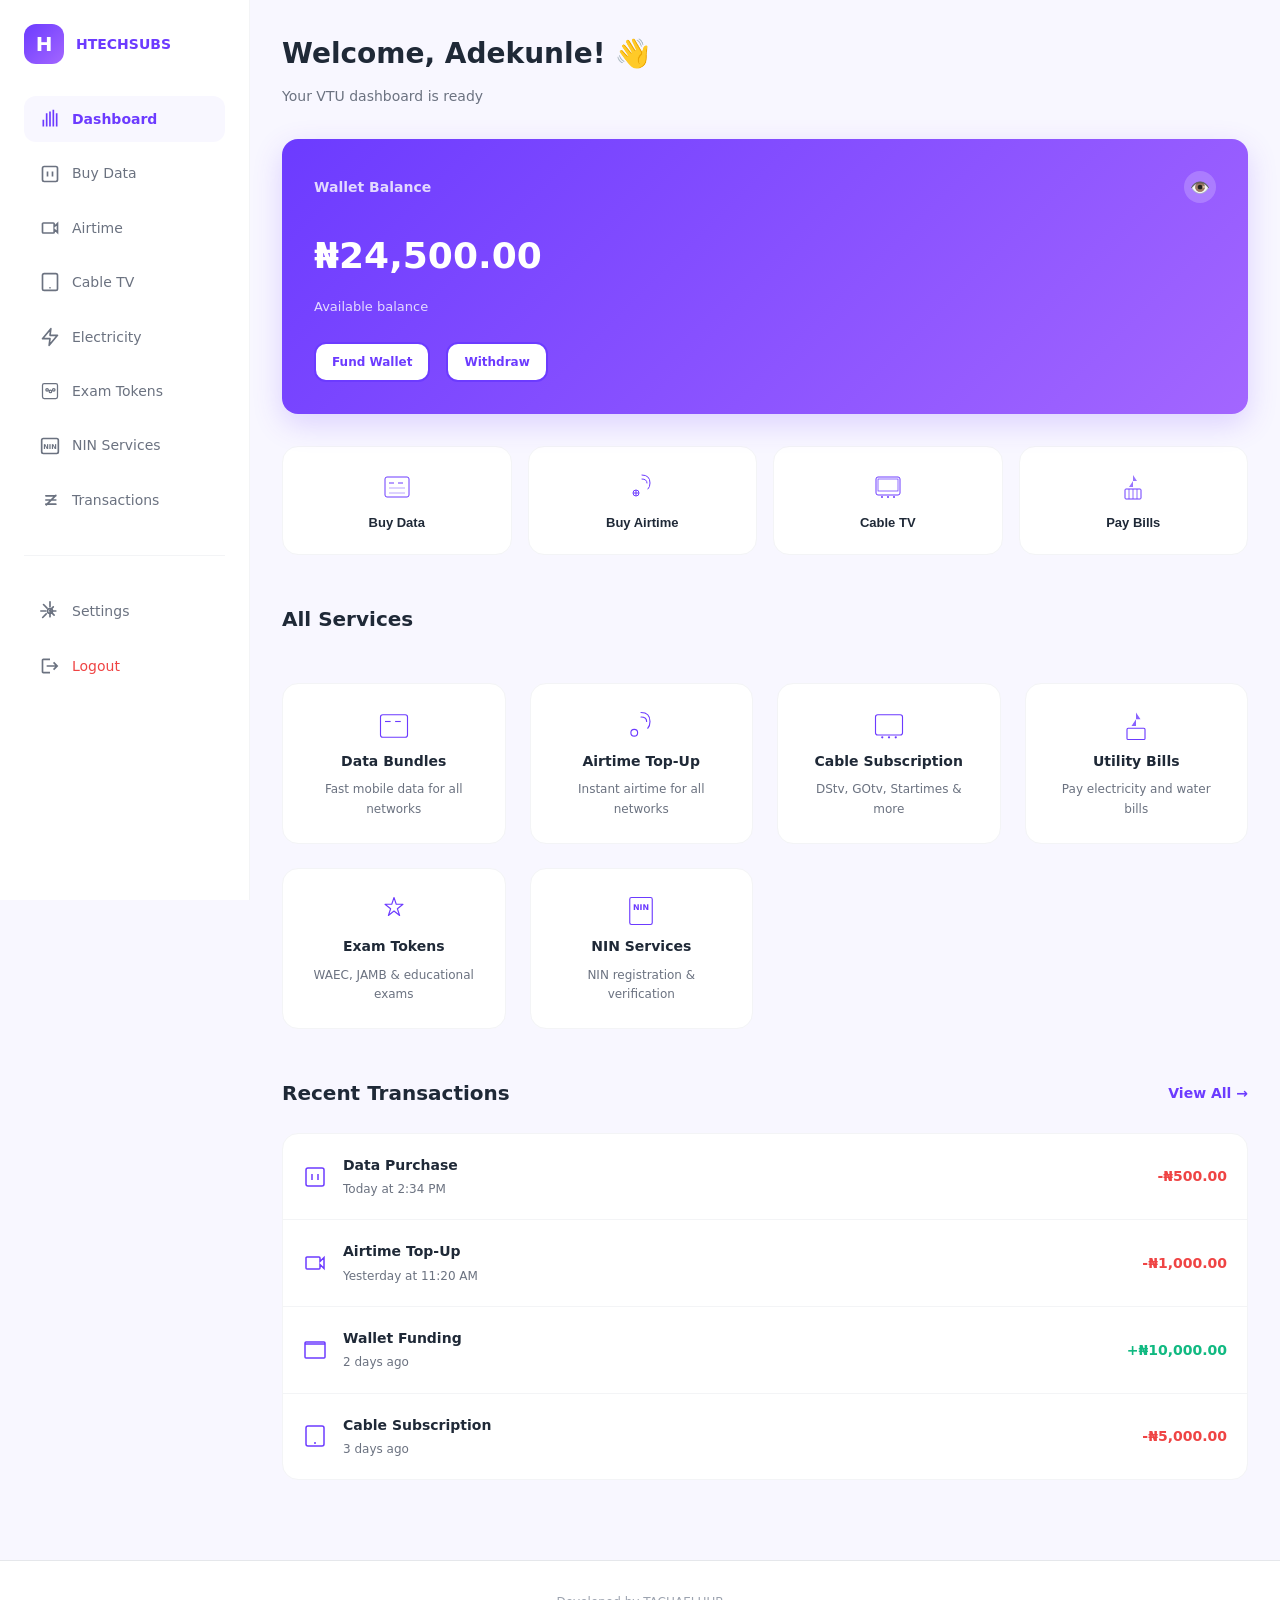
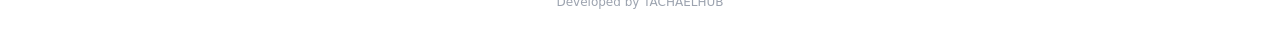
==== dashboard.html @ 398d0991 "First" ====
<!DOCTYPE html>
<html lang="en">
<head>
    <meta charset="UTF-8">
    <meta name="viewport" content="width=device-width, initial-scale=1.0">
    <title>Dashboard - HTECHSUBS</title>
    <link rel="stylesheet" href="styles.css">
</head>
<body class="dashboard-page">
    <!-- Page Loader -->
    <div class="page-loader" id="pageLoader">
        <div class="loader-content">
            <div class="loader-logo">
                <svg viewBox="0 0 100 100" class="logo-icon">
                    <circle cx="50" cy="50" r="45" fill="none" stroke="currentColor" stroke-width="2" opacity="0.2"/>
                    <circle cx="50" cy="50" r="45" fill="none" stroke="url(#gradientPurple)" stroke-width="2" stroke-dasharray="282" stroke-dashoffset="282"/>
                    <defs>
                        <linearGradient id="gradientPurple" x1="0%" y1="0%" x2="100%" y2="100%">
                            <stop offset="0%" style="stop-color:#6C3BFF;stop-opacity:1" />
                            <stop offset="100%" style="stop-color:#A366FF;stop-opacity:1" />
                        </linearGradient>
                    </defs>
                </svg>
            </div>
            <h1 class="loader-text">HTECHSUBS</h1>
        </div>
    </div>

    <div class="dashboard-container">
        <!-- Desktop Sidebar -->
        <aside class="sidebar" id="sidebar">
            <div class="sidebar-header">
                <div class="logo">H</div>
                <span>HTECHSUBS</span>
                <button class="sidebar-close" id="sidebarClose">✕</button>
            </div>

            <nav class="sidebar-nav">
                <a href="#" class="sidebar-link active" data-page="dashboard">
                    <svg class="link-icon-svg" viewBox="0 0 24 24" width="20" height="20">
                        <path d="M3 13h2v8H3zm4-8h2v16H7zm4-2h2v18h-2zm4-2h2v20h-2zm4 4h2v16h-2z" fill="currentColor"/>
                    </svg>
                    <span class="link-text">Dashboard</span>
                </a>
                <a href="#" class="sidebar-link" data-page="buy-data">
                    <svg class="link-icon-svg" viewBox="0 0 24 24" width="20" height="20">
                        <rect x="3" y="3" width="18" height="18" rx="2" fill="none" stroke="currentColor" stroke-width="2"/>
                        <line x1="9" y1="9" x2="9" y2="15" stroke="currentColor" stroke-width="2"/>
                        <line x1="15" y1="9" x2="15" y2="15" stroke="currentColor" stroke-width="2"/>
                    </svg>
                    <span class="link-text">Buy Data</span>
                </a>
                <a href="#" class="sidebar-link" data-page="airtime">
                    <svg class="link-icon-svg" viewBox="0 0 24 24" width="20" height="20">
                        <path d="M17 10.5V7c0-.55-.45-1-1-1H4c-.55 0-1 .45-1 1v10c0 .55.45 1 1 1h12c.55 0 1-.45 1-1v-3.5l4 4v-11l-4 4z" fill="none" stroke="currentColor" stroke-width="2"/>
                    </svg>
                    <span class="link-text">Airtime</span>
                </a>
                <a href="#" class="sidebar-link" data-page="cable">
                    <svg class="link-icon-svg" viewBox="0 0 24 24" width="20" height="20">
                        <rect x="3" y="2" width="18" height="20" rx="2" fill="none" stroke="currentColor" stroke-width="2"/>
                        <circle cx="12" cy="19" r="1" fill="currentColor"/>
                    </svg>
                    <span class="link-text">Cable TV</span>
                </a>
                <a href="#" class="sidebar-link" data-page="electricity">
                    <svg class="link-icon-svg" viewBox="0 0 24 24" width="20" height="20">
                        <path d="M13 2L3 14h9l-1 8 10-12h-9l1-8z" fill="none" stroke="currentColor" stroke-width="2" stroke-linejoin="round"/>
                    </svg>
                    <span class="link-text">Electricity</span>
                </a>
                <a href="#" class="sidebar-link" data-page="exam">
                    <svg class="link-icon-svg" viewBox="0 0 24 24" width="20" height="20">
                        <path d="M19 3H5c-1.1 0-2 .9-2 2v14c0 1.1.9 2 2 2h14c1.1 0 2-.9 2-2V5c0-1.1-.9-2-2-2zm-5 9.5c0 .83-.67 1.5-1.5 1.5S11 13.33 11 12.5s.67-1.5 1.5-1.5 1.5.67 1.5 1.5zm4-2c0 .83-.67 1.5-1.5 1.5s-1.5-.67-1.5-1.5.67-1.5 1.5-1.5 1.5.67 1.5 1.5zm-8 0c0 .83-.67 1.5-1.5 1.5S7 11.33 7 10.5 7.67 9 8.5 9s1.5.67 1.5 1.5z" fill="none" stroke="currentColor" stroke-width="1.5"/>
                    </svg>
                    <span class="link-text">Exam Tokens</span>
                </a>
                <a href="#" class="sidebar-link" data-page="nin">
                    <svg class="link-icon-svg" viewBox="0 0 24 24" width="20" height="20">
                        <rect x="2" y="3" width="20" height="18" rx="2" fill="none" stroke="currentColor" stroke-width="2"/>
                        <text x="12" y="15" font-size="8" font-weight="bold" fill="currentColor" text-anchor="middle">NIN</text>
                    </svg>
                    <span class="link-text">NIN Services</span>
                </a>
                <a href="#" class="sidebar-link" data-page="transactions">
                    <svg class="link-icon-svg" viewBox="0 0 24 24" width="20" height="20">
                        <path d="M19 6.4L7.6 17.8M7 7h12M7 12h12M7 17h12" fill="none" stroke="currentColor" stroke-width="2" stroke-linecap="round"/>
                    </svg>
                    <span class="link-text">Transactions</span>
                </a>
            </nav>

            <div class="sidebar-footer">
                <a href="#" class="sidebar-link" data-page="settings">
                    <svg class="link-icon-svg" viewBox="0 0 24 24" width="20" height="20">
                        <circle cx="12" cy="12" r="3" fill="none" stroke="currentColor" stroke-width="2"/>
                        <path d="M12 1v6m0 6v6M4.22 4.22l4.24 4.24m4.24 4.24l4.24 4.24M1 12h6m6 0h6m-15.78 7.78l4.24-4.24m4.24-4.24l4.24-4.24" fill="none" stroke="currentColor" stroke-width="2" stroke-linecap="round"/>
                    </svg>
                    <span class="link-text">Settings</span>
                </a>
                <a href="index.html" class="sidebar-link logout">
                    <svg class="link-icon-svg" viewBox="0 0 24 24" width="20" height="20">
                        <path d="M17 7l-1.41 1.41L18.17 11H8v2h10.17l-2.58 2.58L17 17l5-5-5-5zM4 5h8V3H4c-1.1 0-2 .9-2 2v14c0 1.1.9 2 2 2h8v-2H4V5z" fill="currentColor"/>
                    </svg>
                    <span class="link-text">Logout</span>
                </a>
            </div>
        </aside>

        <!-- Main Content -->
        <main class="dashboard-main">
            <!-- Mobile Header -->
            <header class="dashboard-header">
                <button class="menu-toggle" id="menuToggle">☰</button>
                <div class="header-logo">HTECHSUBS</div>
                <div class="header-user" id="headerUser">👤</div>
            </header>

            <!-- Dashboard Content -->
            <div class="dashboard-content" id="dashboardContent">
                <!-- Welcome Card -->
                <div class="welcome-section">
                    <h1>Welcome, <span id="userName">User</span>! 👋</h1>
                    <p>Your VTU dashboard is ready</p>
                </div>

                <!-- Balance Card -->
                <div class="balance-card">
                    <div class="balance-header">
                        <h3>Wallet Balance</h3>
                        <button class="balance-toggle" id="balanceToggle">👁️</button>
                    </div>
                    <div class="balance-amount" id="balanceAmount">₦24,500.00</div>
                    <div class="balance-subtext">Available balance</div>
                    <div class="balance-actions">
                        <button class="btn btn-secondary btn-small" onclick="showFunding()">Fund Wallet</button>
                        <button class="btn btn-secondary btn-small" onclick="showWithdraw()">Withdraw</button>
                    </div>
                </div>

                <!-- Quick Actions -->
                <div class="quick-actions">
                    <button class="action-btn" onclick="goToService('buy-data')">
                        <div class="action-icon-svg">
                            <svg viewBox="0 0 64 64" width="32" height="32">
                                <rect x="8" y="12" width="48" height="40" rx="4" fill="none" stroke="currentColor" stroke-width="2"/>
                                <line x1="16" y1="24" x2="26" y2="24" stroke="currentColor" stroke-width="2"/>
                                <line x1="34" y1="24" x2="44" y2="24" stroke="currentColor" stroke-width="2"/>
                                <line x1="16" y1="34" x2="48" y2="34" stroke="currentColor" stroke-width="1.5" opacity="0.6"/>
                                <line x1="16" y1="44" x2="48" y2="44" stroke="currentColor" stroke-width="1.5" opacity="0.6"/>
                            </svg>
                        </div>
                        <div class="action-text">Buy Data</div>
                    </button>
                    <button class="action-btn" onclick="goToService('airtime')">
                        <div class="action-icon-svg">
                            <svg viewBox="0 0 64 64" width="32" height="32">
                                <path d="M32 8 Q48 8 48 24 Q48 32 44 36" fill="none" stroke="currentColor" stroke-width="2" stroke-linecap="round"/>
                                <path d="M32 16 Q42 16 42 24" fill="none" stroke="currentColor" stroke-width="2" stroke-linecap="round"/>
                                <circle cx="20" cy="44" r="6" fill="none" stroke="currentColor" stroke-width="2"/>
                                <line x1="20" y1="38" x2="20" y2="50" stroke="currentColor" stroke-width="2"/>
                                <line x1="14" y1="44" x2="26" y2="44" stroke="currentColor" stroke-width="2"/>
                            </svg>
                        </div>
                        <div class="action-text">Buy Airtime</div>
                    </button>
                    <button class="action-btn" onclick="goToService('cable')">
                        <div class="action-icon-svg">
                            <svg viewBox="0 0 64 64" width="32" height="32">
                                <rect x="8" y="12" width="48" height="36" rx="4" fill="none" stroke="currentColor" stroke-width="2"/>
                                <rect x="12" y="16" width="40" height="24" fill="none" stroke="currentColor" stroke-width="1.5"/>
                                <circle cx="20" cy="52" r="2" fill="currentColor"/>
                                <circle cx="32" cy="52" r="2" fill="currentColor"/>
                                <circle cx="44" cy="52" r="2" fill="currentColor"/>
                            </svg>
                        </div>
                        <div class="action-text">Cable TV</div>
                    </button>
                    <button class="action-btn" onclick="goToService('electricity')">
                        <div class="action-icon-svg">
                            <svg viewBox="0 0 64 64" width="32" height="32">
                                <path d="M32 8 L40 20 L32 20 L32 32 L24 32 L32 20 Z" fill="currentColor" opacity="0.7"/>
                                <rect x="16" y="36" width="32" height="20" rx="2" fill="none" stroke="currentColor" stroke-width="2"/>
                                <line x1="24" y1="36" x2="24" y2="56" stroke="currentColor" stroke-width="1.5"/>
                                <line x1="32" y1="36" x2="32" y2="56" stroke="currentColor" stroke-width="1.5"/>
                                <line x1="40" y1="36" x2="40" y2="56" stroke="currentColor" stroke-width="1.5"/>
                            </svg>
                        </div>
                        <div class="action-text">Pay Bills</div>
                    </button>
                </div>

                <!-- Services Grid -->
                <section class="dashboard-section">
                    <h2>All Services</h2>
                    <div class="services-grid">
                        <div class="dashboard-service-card" onclick="goToService('buy-data')">
                            <div class="service-card-icon-svg">
                                <svg viewBox="0 0 64 64" width="36" height="36">
                                    <rect x="8" y="12" width="48" height="40" rx="4" fill="none" stroke="currentColor" stroke-width="2"/>
                                    <line x1="16" y1="24" x2="26" y2="24" stroke="currentColor" stroke-width="2"/>
                                    <line x1="34" y1="24" x2="44" y2="24" stroke="currentColor" stroke-width="2"/>
                                </rect>
                            </div>
                            <h3>Data Bundles</h3>
                            <p>Fast mobile data for all networks</p>
                        </div>
                        <div class="dashboard-service-card" onclick="goToService('airtime')">
                            <div class="service-card-icon-svg">
                                <svg viewBox="0 0 64 64" width="36" height="36">
                                    <path d="M32 8 Q48 8 48 24 Q48 32 44 36" fill="none" stroke="currentColor" stroke-width="2" stroke-linecap="round"/>
                                    <path d="M32 16 Q42 16 42 24" fill="none" stroke="currentColor" stroke-width="2" stroke-linecap="round"/>
                                    <circle cx="20" cy="44" r="6" fill="none" stroke="currentColor" stroke-width="2"/>
                                </svg>
                            </div>
                            <h3>Airtime Top-Up</h3>
                            <p>Instant airtime for all networks</p>
                        </div>
                        <div class="dashboard-service-card" onclick="goToService('cable')">
                            <div class="service-card-icon-svg">
                                <svg viewBox="0 0 64 64" width="36" height="36">
                                    <rect x="8" y="12" width="48" height="36" rx="4" fill="none" stroke="currentColor" stroke-width="2"/>
                                    <circle cx="20" cy="52" r="2" fill="currentColor"/>
                                    <circle cx="32" cy="52" r="2" fill="currentColor"/>
                                    <circle cx="44" cy="52" r="2" fill="currentColor"/>
                                </svg>
                            </div>
                            <h3>Cable Subscription</h3>
                            <p>DStv, GOtv, Startimes & more</p>
                        </div>
                        <div class="dashboard-service-card" onclick="goToService('electricity')">
                            <div class="service-card-icon-svg">
                                <svg viewBox="0 0 64 64" width="36" height="36">
                                    <path d="M32 8 L40 20 L32 20 L32 32 L24 32 L32 20 Z" fill="currentColor" opacity="0.8"/>
                                    <rect x="16" y="36" width="32" height="20" rx="2" fill="none" stroke="currentColor" stroke-width="2"/>
                                </svg>
                            </div>
                            <h3>Utility Bills</h3>
                            <p>Pay electricity and water bills</p>
                        </div>
                        <div class="dashboard-service-card" onclick="goToService('exam')">
                            <div class="service-card-icon-svg">
                                <svg viewBox="0 0 64 64" width="36" height="36">
                                    <path d="M32 8 L36 20 L48 20 L38 28 L42 40 L32 32 L22 40 L26 28 L16 20 L28 20 Z" fill="none" stroke="currentColor" stroke-width="2" stroke-linejoin="round"/>
                                </svg>
                            </div>
                            <h3>Exam Tokens</h3>
                            <p>WAEC, JAMB & educational exams</p>
                        </div>
                        <div class="dashboard-service-card" onclick="goToService('nin')">
                            <div class="service-card-icon-svg">
                                <svg viewBox="0 0 64 64" width="36" height="36">
                                    <rect x="12" y="8" width="40" height="48" rx="3" fill="none" stroke="currentColor" stroke-width="2"/>
                                    <text x="32" y="30" font-size="14" font-weight="bold" fill="currentColor" text-anchor="middle">NIN</text>
                                </svg>
                            </div>
                            <h3>NIN Services</h3>
                            <p>NIN registration & verification</p>
                        </div>
                    </div>
                </section>

                <!-- Recent Transactions -->
                <section class="dashboard-section">
                    <div class="section-header-row">
                        <h2>Recent Transactions</h2>
                        <a href="#" class="link-primary" onclick="goToService('transactions')">View All →</a>
                    </div>
                    <div class="transactions-table">
                        <div class="transaction-item">
                            <div class="transaction-icon-svg">
                                <svg viewBox="0 0 24 24" width="24" height="24">
                                    <rect x="3" y="3" width="18" height="18" rx="2" fill="none" stroke="currentColor" stroke-width="1.5"/>
                                    <line x1="9" y1="9" x2="9" y2="15" stroke="currentColor" stroke-width="1.5"/>
                                    <line x1="15" y1="9" x2="15" y2="15" stroke="currentColor" stroke-width="1.5"/>
                                </svg>
                            </div>
                            <div class="transaction-info">
                                <div class="transaction-name">Data Purchase</div>
                                <div class="transaction-date">Today at 2:34 PM</div>
                            </div>
                            <div class="transaction-amount negative">-₦500.00</div>
                        </div>
                        <div class="transaction-item">
                            <div class="transaction-icon-svg">
                                <svg viewBox="0 0 24 24" width="24" height="24">
                                    <path d="M17 10.5V7c0-.55-.45-1-1-1H4c-.55 0-1 .45-1 1v10c0 .55.45 1 1 1h12c.55 0 1-.45 1-1v-3.5l4 4v-11l-4 4z" fill="none" stroke="currentColor" stroke-width="1.5"/>
                                </svg>
                            </div>
                            <div class="transaction-info">
                                <div class="transaction-name">Airtime Top-Up</div>
                                <div class="transaction-date">Yesterday at 11:20 AM</div>
                            </div>
                            <div class="transaction-amount negative">-₦1,000.00</div>
                        </div>
                        <div class="transaction-item">
                            <div class="transaction-icon-svg">
                                <svg viewBox="0 0 24 24" width="24" height="24">
                                    <rect x="2" y="4" width="20" height="16" rx="1" fill="none" stroke="currentColor" stroke-width="1.5"/>
                                    <path d="M2 6h20" stroke="currentColor" stroke-width="1.5"/>
                                </svg>
                            </div>
                            <div class="transaction-info">
                                <div class="transaction-name">Wallet Funding</div>
                                <div class="transaction-date">2 days ago</div>
                            </div>
                            <div class="transaction-amount positive">+₦10,000.00</div>
                        </div>
                        <div class="transaction-item">
                            <div class="transaction-icon-svg">
                                <svg viewBox="0 0 24 24" width="24" height="24">
                                    <rect x="3" y="2" width="18" height="20" rx="2" fill="none" stroke="currentColor" stroke-width="1.5"/>
                                    <circle cx="12" cy="19" r="1" fill="currentColor"/>
                                </svg>
                            </div>
                            <div class="transaction-info">
                                <div class="transaction-name">Cable Subscription</div>
                                <div class="transaction-date">3 days ago</div>
                            </div>
                            <div class="transaction-amount negative">-₦5,000.00</div>
                        </div>
                    </div>
                </section>
            </div>

            <!-- Service Pages -->
            <div class="service-page" id="buyDataPage" style="display: none;">
                <div class="service-header">
                    <button class="back-btn" onclick="goBack()">← Back</button>
                    <h1>Buy Data</h1>
                </div>
                <form class="service-form" onsubmit="handleServiceSubmit(event, 'buy-data')">
                    <div class="form-group">
                        <label for="dataNetwork">Select Network</label>
                        <select id="dataNetwork" required>
                            <option value="">Choose network...</option>
                            <option value="mtn">MTN</option>
                            <option value="airtel">Airtel</option>
                            <option value="glo">Globacom</option>
                            <option value="9mobile">9mobile</option>
                        </select>
                    </div>
                    <div class="form-group">
                        <label for="dataPlan">Select Plan</label>
                        <select id="dataPlan" required>
                            <option value="">Choose plan...</option>
                            <option value="500mb">500MB - ₦100</option>
                            <option value="1gb">1GB - ₦200</option>
                            <option value="2gb">2GB - ₦400</option>
                            <option value="5gb">5GB - ₦1,000</option>
                            <option value="10gb">10GB - ₦2,000</option>
                        </select>
                    </div>
                    <div class="form-group">
                        <label for="dataPhone">Phone Number</label>
                        <input type="tel" id="dataPhone" placeholder="Enter phone number" required>
                    </div>
                    <button type="submit" class="btn btn-primary btn-block">Confirm Purchase</button>
                </form>
            </div>

            <div class="service-page" id="airtimePage" style="display: none;">
                <div class="service-header">
                    <button class="back-btn" onclick="goBack()">← Back</button>
                    <h1>Buy Airtime</h1>
                </div>
                <form class="service-form" onsubmit="handleServiceSubmit(event, 'airtime')">
                    <div class="form-group">
                        <label for="airtimeNetwork">Select Network</label>
                        <select id="airtimeNetwork" required>
                            <option value="">Choose network...</option>
                            <option value="mtn">MTN</option>
                            <option value="airtel">Airtel</option>
                            <option value="glo">Globacom</option>
                            <option value="9mobile">9mobile</option>
                        </select>
                    </div>
                    <div class="form-group">
                        <label for="airtimeAmount">Amount</label>
                        <input type="number" id="airtimeAmount" placeholder="Enter amount" required>
                    </div>
                    <div class="form-group">
                        <label for="airtimePhone">Phone Number</label>
                        <input type="tel" id="airtimePhone" placeholder="Enter phone number" required>
                    </div>
                    <button type="submit" class="btn btn-primary btn-block">Confirm Purchase</button>
                </form>
            </div>

            <div class="service-page" id="cablePage" style="display: none;">
                <div class="service-header">
                    <button class="back-btn" onclick="goBack()">← Back</button>
                    <h1>Cable Subscription</h1>
                </div>
                <form class="service-form" onsubmit="handleServiceSubmit(event, 'cable')">
                    <div class="form-group">
                        <label for="cableProvider">Select Provider</label>
                        <select id="cableProvider" required>
                            <option value="">Choose provider...</option>
                            <option value="dstv">DStv</option>
                            <option value="gotv">GOtv</option>
                            <option value="startimes">Startimes</option>
                        </select>
                    </div>
                    <div class="form-group">
                        <label for="cablePlan">Select Plan</label>
                        <select id="cablePlan" required>
                            <option value="">Choose plan...</option>
                            <option value="basic">Basic - ₦5,000</option>
                            <option value="standard">Standard - ₦7,500</option>
                            <option value="premium">Premium - ₦10,000</option>
                        </select>
                    </div>
                    <div class="form-group">
                        <label for="cableSmartcard">Smartcard Number</label>
                        <input type="text" id="cableSmartcard" placeholder="Enter smartcard number" required>
                    </div>
                    <button type="submit" class="btn btn-primary btn-block">Confirm Purchase</button>
                </form>
            </div>

            <div class="service-page" id="electricityPage" style="display: none;">
                <div class="service-header">
                    <button class="back-btn" onclick="goBack()">← Back</button>
                    <h1>Pay Electricity Bill</h1>
                </div>
                <form class="service-form" onsubmit="handleServiceSubmit(event, 'electricity')">
                    <div class="form-group">
                        <label for="electricityProvider">Select Provider</label>
                        <select id="electricityProvider" required>
                            <option value="">Choose provider...</option>
                            <option value="eko">Eko Electricity</option>
                            <option value="ikeja">Ikeja Electricity</option>
                            <option value="phed">PHED</option>
                            <option value="other">Other Providers</option>
                        </select>
                    </div>
                    <div class="form-group">
                        <label for="electricityMeter">Meter Number</label>
                        <input type="text" id="electricityMeter" placeholder="Enter meter number" required>
                    </div>
                    <div class="form-group">
                        <label for="electricityAmount">Amount</label>
                        <input type="number" id="electricityAmount" placeholder="Enter amount" required>
                    </div>
                    <button type="submit" class="btn btn-primary btn-block">Confirm Payment</button>
                </form>
            </div>

            <div class="service-page" id="examPage" style="display: none;">
                <div class="service-header">
                    <button class="back-btn" onclick="goBack()">← Back</button>
                    <h1>Exam Tokens</h1>
                </div>
                <form class="service-form" onsubmit="handleServiceSubmit(event, 'exam')">
                    <div class="form-group">
                        <label for="examType">Select Exam</label>
                        <select id="examType" required>
                            <option value="">Choose exam type...</option>
                            <option value="waec">WAEC PIN - ₦3,700 per unit</option>
                            <option value="neco">NECO PIN - ₦2,300 per unit</option>
                        </select>
                    </div>
                    <div class="form-group">
                        <label for="examQuantity">Quantity</label>
                        <select id="examQuantity" required>
                            <option value="">Select quantity...</option>
                            <option value="1">1 PIN</option>
                            <option value="2">2 PINs</option>
                            <option value="5">5 PINs</option>
                            <option value="10">10 PINs</option>
                        </select>
                    </div>
                    <div class="form-group">
                        <label>Total Price: <span id="totalPrice">₦0.00</span></label>
                    </div>
                    <button type="submit" class="btn btn-primary btn-block">Confirm Purchase</button>
                </form>
            </div>

            <div class="service-page" id="settingsPage" style="display: none;">
                <div class="service-header">
                    <button class="back-btn" onclick="goBack()">← Back</button>
                    <h1>Profile & Settings</h1>
                </div>
                <div class="settings-container">
                    <!-- Profile Section -->
                    <div class="settings-section">
                        <h2>Your Profile</h2>
                        <div class="profile-card">
                            <div class="profile-avatar" id="profileAvatar">A</div>
                            <div class="profile-info">
                                <div class="profile-name" id="profileName">Adekunle Obi</div>
                                <div class="profile-email" id="profileEmail">adekunle@example.com</div>
                                <div class="profile-phone" id="profilePhone">+234 901 234 5678</div>
                            </div>
                        </div>
                        <button class="btn btn-secondary" onclick="editProfile()">Edit Profile</button>
                    </div>

                    <!-- Change Password Section -->
                    <div class="settings-section">
                        <h2>Change Password</h2>
                        <form id="passwordForm" onsubmit="handlePasswordChange(event)">
                            <div class="form-group">
                                <label for="currentPassword">Current Password</label>
                                <div class="password-input-wrapper">
                                    <input type="password" id="currentPassword" required>
                                    <button type="button" class="password-toggle" onclick="togglePasswordField('currentPassword')">
                                        <svg viewBox="0 0 24 24" width="18" height="18">
                                            <path d="M12 4.5C7 4.5 2.73 7.61 1 12c1.73 4.39 6 7.5 11 7.5s9.27-3.11 11-7.5c-1.73-4.39-6-7.5-11-7.5zM12 17c-2.76 0-5-2.24-5-5s2.24-5 5-5 5 2.24 5 5-2.24 5-5 5zm0-8c-1.66 0-3 1.34-3 3s1.34 3 3 3 3-1.34 3-3-1.34-3-3-3z" fill="currentColor"/>
                                        </svg>
                                    </button>
                                </div>
                            </div>
                            <div class="form-group">
                                <label for="newPassword">New Password</label>
                                <div class="password-input-wrapper">
                                    <input type="password" id="newPassword" required>
                                    <button type="button" class="password-toggle" onclick="togglePasswordField('newPassword')">
                                        <svg viewBox="0 0 24 24" width="18" height="18">
                                            <path d="M12 4.5C7 4.5 2.73 7.61 1 12c1.73 4.39 6 7.5 11 7.5s9.27-3.11 11-7.5c-1.73-4.39-6-7.5-11-7.5zM12 17c-2.76 0-5-2.24-5-5s2.24-5 5-5 5 2.24 5 5-2.24 5-5 5zm0-8c-1.66 0-3 1.34-3 3s1.34 3 3 3 3-1.34 3-3-1.34-3-3-3z" fill="currentColor"/>
                                        </svg>
                                    </button>
                                </div>
                                <div class="password-strength" id="newPasswordStrength"></div>
                            </div>
                            <div class="form-group">
                                <label for="confirmNewPassword">Confirm New Password</label>
                                <div class="password-input-wrapper">
                                    <input type="password" id="confirmNewPassword" required>
                                    <button type="button" class="password-toggle" onclick="togglePasswordField('confirmNewPassword')">
                                        <svg viewBox="0 0 24 24" width="18" height="18">
                                            <path d="M12 4.5C7 4.5 2.73 7.61 1 12c1.73 4.39 6 7.5 11 7.5s9.27-3.11 11-7.5c-1.73-4.39-6-7.5-11-7.5zM12 17c-2.76 0-5-2.24-5-5s2.24-5 5-5 5 2.24 5 5-2.24 5-5 5zm0-8c-1.66 0-3 1.34-3 3s1.34 3 3 3 3-1.34 3-3-1.34-3-3-3z" fill="currentColor"/>
                                        </svg>
                                    </button>
                                </div>
                            </div>
                            <button type="submit" class="btn btn-primary">Update Password</button>
                        </form>
                    </div>

                    <!-- Other Settings -->
                    <div class="settings-section">
                        <h2>Other Settings</h2>
                        <div class="settings-item">
                            <div>
                                <div class="settings-label">Two-Factor Authentication</div>
                                <div class="settings-description">Add extra security to your account</div>
                            </div>
                            <label class="toggle-switch">
                                <input type="checkbox">
                                <span class="slider"></span>
                            </label>
                        </div>
                        <div class="settings-item">
                            <div>
                                <div class="settings-label">Email Notifications</div>
                                <div class="settings-description">Get alerts for transactions</div>
                            </div>
                            <label class="toggle-switch">
                                <input type="checkbox" checked>
                                <span class="slider"></span>
                            </label>
                        </div>
                    </div>
                </div>
            </div>

            <!-- Transactions Page -->
            <div class="service-page" id="transactionsPage" style="display: none;">
                <div class="service-header">
                    <button class="back-btn" onclick="goBack()">← Back</button>
                    <h1>All Transactions</h1>
                </div>
                <div class="transactions-full">
                    <table class="transactions-detailed">
                        <thead>
                            <tr>
                                <th>Date & Time</th>
                                <th>Service</th>
                                <th>Amount</th>
                                <th>Status</th>
                            </tr>
                        </thead>
                        <tbody>
                            <tr>
                                <td>Today at 2:34 PM</td>
                                <td>MTN Data - 5GB</td>
                                <td class="negative">-₦1,000.00</td>
                                <td><span class="badge badge-success">Success</span></td>
                            </tr>
                            <tr>
                                <td>Today at 1:15 PM</td>
                                <td>Airtel Airtime - ₦500</td>
                                <td class="negative">-₦500.00</td>
                                <td><span class="badge badge-success">Success</span></td>
                            </tr>
                            <tr>
                                <td>Yesterday at 11:20 AM</td>
                                <td>DStv Subscription</td>
                                <td class="negative">-₦5,000.00</td>
                                <td><span class="badge badge-success">Success</span></td>
                            </tr>
                            <tr>
                                <td>Yesterday at 9:45 AM</td>
                                <td>Wallet Funding</td>
                                <td class="positive">+₦10,000.00</td>
                                <td><span class="badge badge-success">Success</span></td>
                            </tr>
                            <tr>
                                <td>2 days ago at 4:30 PM</td>
                                <td>Electricity Bill - EKO</td>
                                <td class="negative">-₦3,500.00</td>
                                <td><span class="badge badge-success">Success</span></td>
                            </tr>
                            <tr>
                                <td>2 days ago at 2:15 PM</td>
                                <td>GLO Data - 2GB</td>
                                <td class="negative">-₦500.00</td>
                                <td><span class="badge badge-success">Success</span></td>
                            </tr>
                            <tr>
                                <td>3 days ago at 5:50 PM</td>
                                <td>GOtv Subscription</td>
                                <td class="negative">-₦3,000.00</td>
                                <td><span class="badge badge-success">Success</span></td>
                            </tr>
                            <tr>
                                <td>3 days ago at 11:30 AM</td>
                                <td>9Mobile Airtime - ₦1,000</td>
                                <td class="negative">-₦1,000.00</td>
                                <td><span class="badge badge-success">Success</span></td>
                            </tr>
                        </tbody>
                    </table>
                </div>
            </div>

            <!-- NIN Services Page -->
            <div class="service-page" id="ninPage" style="display: none;">
                <div class="service-header">
                    <button class="back-btn" onclick="goBack()">← Back</button>
                    <h1>NIN Services</h1>
                </div>
                <form class="service-form" onsubmit="handleServiceSubmit(event, 'nin')">
                    <div class="form-group">
                        <label for="ninService">Select Service</label>
                        <select id="ninService" required>
                            <option value="">Choose service...</option>
                            <option value="registration">NIN Registration - ₦500</option>
                            <option value="verification">NIN Verification - ₦300</option>
                            <option value="replacement">NIN Replacement - ₦1,000</option>
                        </select>
                    </div>
                    <div class="form-group">
                        <label for="ninNumber">NIN Number (Optional)</label>
                        <input type="text" id="ninNumber" placeholder="Enter NIN if available">
                    </div>
                    <div class="form-group">
                        <label for="ninEmail">Email Address</label>
                        <input type="email" id="ninEmail" placeholder="Enter email address" required>
                    </div>
                    <div class="form-group">
                        <label for="ninPhone">Phone Number</label>
                        <input type="tel" id="ninPhone" placeholder="Enter phone number" required>
                    </div>
                    <button type="submit" class="btn btn-primary btn-block">Submit Request</button>
                </form>
            </div>
        </main>

        <!-- Mobile Bottom Navigation -->
        <nav class="bottom-nav" id="bottomNav">
            <a href="#" class="bottom-nav-link active" data-page="dashboard">
                <svg class="nav-icon-svg" viewBox="0 0 24 24" width="20" height="20">
                    <path d="M10 20v-6h4v6h5v-8h3L12 3 2 12h3v8z" fill="currentColor"/>
                </svg>
                <span class="nav-label">Home</span>
            </a>
            <a href="#" class="bottom-nav-link" data-page="buy-data">
                <svg class="nav-icon-svg" viewBox="0 0 24 24" width="20" height="20">
                    <path d="M19 13h-6v6h-2v-6H5v-2h6V5h2v6h6v2z" fill="currentColor"/>
                </svg>
                <span class="nav-label">Services</span>
            </a>
            <a href="#" class="bottom-nav-link" data-page="airtime">
                <svg class="nav-icon-svg" viewBox="0 0 24 24" width="20" height="20">
                    <path d="M18 6h-2c0-2.21-1.79-4-4-4s-4 1.79-4 4H6c-1.1 0-2 .9-2 2v12c0 1.1.9 2 2 2h12c1.1 0 2-.9 2-2V8c0-1.1-.9-2-2-2zm-6-2c1.1 0 2 .9 2 2h-4c0-1.1.9-2 2-2zm0 16c-2.21 0-4-1.79-4-4s1.79-4 4-4 4 1.79 4 4-1.79 4-4 4zm0-6c-1.1 0-2 .9-2 2s.9 2 2 2 2-.9 2-2-.9-2-2-2z" fill="currentColor"/>
                </svg>
                <span class="nav-label">Airtime</span>
            </a>
            <a href="#" class="bottom-nav-link" data-page="transactions">
                <svg class="nav-icon-svg" viewBox="0 0 24 24" width="20" height="20">
                    <path d="M19 3H5c-1.1 0-2 .9-2 2v14c0 1.1.9 2 2 2h14c1.1 0 2-.9 2-2V5c0-1.1-.9-2-2-2zm0 16H5V5h14v14zm-4-4l-4-4-3 3.72V7h10v10z" fill="currentColor"/>
                </svg>
                <span class="nav-label">Transactions</span>
            </a>
            <a href="#" class="bottom-nav-link" data-page="profile">
                <svg class="nav-icon-svg" viewBox="0 0 24 24" width="20" height="20">
                    <path d="M12 12c2.21 0 4-1.79 4-4s-1.79-4-4-4-4 1.79-4 4 1.79 4 4 4zm0 2c-2.67 0-8 1.34-8 4v2h16v-2c0-2.66-5.33-4-8-4z" fill="currentColor"/>
                </svg>
                <span class="nav-label">Profile</span>
            </a>
        </nav>
    </div>

    <!-- Footer Credit -->
    <footer style="grid-column: 1/-1; text-align: center; padding: 2rem; font-size: 12px; color: #9CA3AF; border-top: 1px solid #E5E7EB; background: var(--secondary);">
        <p>Developed by TACHAELHUB</p>
    </footer>

    <!-- Modals -->
    <div class="modal-overlay" id="modalOverlay"></div>
    <div class="modal" id="confirmModal">
        <div class="modal-header">
            <h2>Confirm Transaction</h2>
            <button class="modal-close" onclick="closeModal()">&times;</button>
        </div>
        <div class="modal-body">
            <div id="confirmDetails"></div>
        </div>
        <div class="modal-footer">
            <button class="btn btn-secondary" onclick="closeModal()">Cancel</button>
            <button class="btn btn-primary" onclick="processTransaction()">Confirm</button>
        </div>
    </div>

    <script src="script.js"></script>
    <script>
        // Set user name
        document.getElementById('userName').textContent = 'Adekunle';

        // Page navigation
        document.addEventListener('DOMContentLoaded', function() {
            // Remove loader
            setTimeout(() => {
                const loader = document.getElementById('pageLoader');
                if (loader) {
                    loader.style.opacity = '0';
                    loader.style.pointerEvents = 'none';
                }
            }, 800);

            // Sidebar menu
            const sidebarLinks = document.querySelectorAll('.sidebar-link[data-page]');
            sidebarLinks.forEach(link => {
                link.addEventListener('click', function(e) {
                    if (this.classList.contains('logout')) return;
                    e.preventDefault();
                    const page = this.getAttribute('data-page');
                    navigatePage(page);
                    // Close sidebar on mobile
                    document.getElementById('sidebar').classList.remove('active');
                });
            });

            // Bottom nav
            const bottomNavLinks = document.querySelectorAll('.bottom-nav-link');
            bottomNavLinks.forEach(link => {
                link.addEventListener('click', function(e) {
                    e.preventDefault();
                    const page = this.getAttribute('data-page');
                    navigatePage(page);
                    updateBottomNav(page);
                });
            });

            // Menu toggle
            document.getElementById('menuToggle').addEventListener('click', function() {
                document.getElementById('sidebar').classList.add('active');
            });

            document.getElementById('sidebarClose').addEventListener('click', function() {
                document.getElementById('sidebar').classList.remove('active');
            });

            // Balance toggle
            document.getElementById('balanceToggle').addEventListener('click', function() {
                const amount = document.getElementById('balanceAmount');
                amount.classList.toggle('hidden');
                this.textContent = amount.classList.contains('hidden') ? '🙈' : '👁️';
            });

            // Modal overlay close
            document.getElementById('modalOverlay').addEventListener('click', closeModal);
        });

        function navigatePage(page) {
            // Hide all pages
            document.getElementById('dashboardContent').style.display = 'none';
            document.getElementById('buyDataPage').style.display = 'none';
            document.getElementById('airtimePage').style.display = 'none';
            document.getElementById('cablePage').style.display = 'none';
            document.getElementById('electricityPage').style.display = 'none';
            document.getElementById('examPage').style.display = 'none';
            document.getElementById('settingsPage').style.display = 'none';
            document.getElementById('transactionsPage').style.display = 'none';
            document.getElementById('ninPage').style.display = 'none';

            // Show selected page
            switch(page) {
                case 'dashboard':
                    document.getElementById('dashboardContent').style.display = 'block';
                    break;
                case 'buy-data':
                    document.getElementById('buyDataPage').style.display = 'block';
                    break;
                case 'airtime':
                    document.getElementById('airtimePage').style.display = 'block';
                    break;
                case 'cable':
                    document.getElementById('cablePage').style.display = 'block';
                    break;
                case 'electricity':
                    document.getElementById('electricityPage').style.display = 'block';
                    break;
                case 'exam':
                    document.getElementById('examPage').style.display = 'block';
                    break;
                case 'settings':
                    document.getElementById('settingsPage').style.display = 'block';
                    break;
                case 'transactions':
                    document.getElementById('transactionsPage').style.display = 'block';
                    break;
                case 'nin':
                    document.getElementById('ninPage').style.display = 'block';
                    break;
                default:
                    document.getElementById('dashboardContent').style.display = 'block';
            }

            // Update sidebar active state
            document.querySelectorAll('.sidebar-link').forEach(link => {
                link.classList.remove('active');
                if (link.getAttribute('data-page') === page) {
                    link.classList.add('active');
                }
            });
        }

        function updateBottomNav(page) {
            document.querySelectorAll('.bottom-nav-link').forEach(link => {
                link.classList.remove('active');
                if (link.getAttribute('data-page') === page) {
                    link.classList.add('active');
                }
            });
        }

        function goToService(service) {
            navigatePage(service);
            if (service === 'dashboard') {
                updateBottomNav('dashboard');
            }
        }

        function goBack() {
            navigatePage('dashboard');
            updateBottomNav('dashboard');
        }

        // Exam tokens pricing
        const examPrices = {
            'waec': 3700,
            'neco': 2300
        };

        document.addEventListener('DOMContentLoaded', function() {
            // Exam price calculator
            const examType = document.getElementById('examType');
            const examQuantity = document.getElementById('examQuantity');
            const totalPrice = document.getElementById('totalPrice');

            function updateExamPrice() {
                if (examType && examType.value && examQuantity && examQuantity.value) {
                    const price = examPrices[examType.value] * parseInt(examQuantity.value);
                    totalPrice.textContent = '₦' + price.toLocaleString();
                }
            }

            if (examType) examType.addEventListener('change', updateExamPrice);
            if (examQuantity) examQuantity.addEventListener('change', updateExamPrice);

            // Password strength checker
            const newPasswordField = document.getElementById('newPassword');
            if (newPasswordField) {
                newPasswordField.addEventListener('input', function() {
                    const password = this.value;
                    const strengthBox = document.getElementById('newPasswordStrength');
                    let strength = '';

                    if (password.length === 0) {
                        strengthBox.style.display = 'none';
                        return;
                    }

                    let strengthLevel = 0;
                    if (password.length >= 8) strengthLevel++;
                    if (password.match(/[a-z]+/)) strengthLevel++;
                    if (password.match(/[A-Z]+/)) strengthLevel++;
                    if (password.match(/[0-9]+/)) strengthLevel++;
                    if (password.match(/[$@#&!]+/)) strengthLevel++;

                    if (strengthLevel <= 1) {
                        strength = 'Weak';
                        strengthBox.className = 'password-strength weak';
                    } else if (strengthLevel <= 2) {
                        strength = 'Fair';
                        strengthBox.className = 'password-strength fair';
                    } else if (strengthLevel <= 3) {
                        strength = 'Good';
                        strengthBox.className = 'password-strength good';
                    } else {
                        strength = 'Strong';
                        strengthBox.className = 'password-strength strong';
                    }

                    strengthBox.textContent = 'Password Strength: ' + strength;
                });
            }
        });

        function togglePasswordField(fieldId) {
            const field = document.getElementById(fieldId);
            const type = field.getAttribute('type') === 'password' ? 'text' : 'password';
            field.setAttribute('type', type);
        }

        function handlePasswordChange(event) {
            event.preventDefault();
            const currentPassword = document.getElementById('currentPassword').value;
            const newPassword = document.getElementById('newPassword').value;
            const confirmPassword = document.getElementById('confirmNewPassword').value;

            if (newPassword !== confirmPassword) {
                showNotification('Passwords do not match!', 'error');
                return;
            }

            if (newPassword.length < 8) {
                showNotification('Password must be at least 8 characters!', 'error');
                return;
            }

            // Simulate password change
            showNotification('Password changed successfully!', 'success');
            document.getElementById('passwordForm').reset();
            setTimeout(() => {
                navigatePage('dashboard');
                updateBottomNav('dashboard');
            }, 1500);
        }

        function editProfile() {
            showNotification('Profile editing feature coming soon!', 'info');
        }

        function handleServiceSubmit(e, service) {
            e.preventDefault();
            // Show confirmation modal
            showConfirmation(service);
        }

        function showConfirmation(service) {
            const details = document.getElementById('confirmDetails');
            const services = {
                'buy-data': `Data Bundle Purchase<br>Network: ${document.getElementById('dataNetwork').value.toUpperCase()}<br>Plan: ${document.getElementById('dataPlan').value}<br>Phone: ${document.getElementById('dataPhone').value}`,
                'airtime': `Airtime Top-Up<br>Network: ${document.getElementById('airtimeNetwork').value.toUpperCase()}<br>Amount: ₦${document.getElementById('airtimeAmount').value}`,
                'cable': `Cable Subscription<br>Provider: ${document.getElementById('cableProvider').value.toUpperCase()}<br>Smartcard: ${document.getElementById('cableSmartcard').value}`,
                'electricity': `Electricity Bill Payment<br>Amount: ₦${document.getElementById('electricityAmount').value}`
            };
            details.innerHTML = `<p>${services[service]}</p><p style="margin-top: 1rem; color: var(--color-text-secondary);">Proceed with this transaction?</p>`;
            openModal();
        }

        function openModal() {
            document.getElementById('confirmModal').style.display = 'block';
            document.getElementById('modalOverlay').style.display = 'block';
        }

        function closeModal() {
            document.getElementById('confirmModal').style.display = 'none';
            document.getElementById('modalOverlay').style.display = 'none';
        }

        function processTransaction() {
            closeModal();
            showNotification('Transaction processing... Please wait', 'info');
            setTimeout(() => {
                showNotification('Transaction successful! ✓', 'success');
            }, 2000);
        }

        function showFunding() {
            alert('Fund wallet feature coming soon!');
        }

        function showWithdraw() {
            alert('Withdraw feature coming soon!');
        }
    </script>
</body>
</html>
---- styles.css ----
/* ============================================
   HTECHSUBS - PREMIUM VTU PLATFORM
   Modern Fintech Design System
   ============================================ */

/* ROOT VARIABLES */
:root {
    --primary: #6C3BFF;
    --primary-light: #A366FF;
    --primary-dark: #5530CC;
    --secondary: #FFFFFF;
    --accent: #FF6B6B;
    --success: #10B981;
    --warning: #F59E0B;
    --danger: #EF4444;
    
    --bg-primary: #FFFFFF;
    --bg-secondary: #F8F7FF;
    --bg-tertiary: #F0ECFF;
    
    --text-primary: #1F2937;
    --text-secondary: #6B7280;
    --text-tertiary: #9CA3AF;
    
    --border: #E5E7EB;
    --border-light: #F3F4F6;
    
    --shadow-sm: 0 1px 2px 0 rgba(0, 0, 0, 0.05);
    --shadow-md: 0 4px 6px -1px rgba(0, 0, 0, 0.1);
    --shadow-lg: 0 10px 15px -3px rgba(0, 0, 0, 0.1);
    --shadow-xl: 0 20px 25px -5px rgba(0, 0, 0, 0.1);
    
    --radius-sm: 8px;
    --radius-md: 12px;
    --radius-lg: 16px;
    --radius-xl: 20px;
    
    --transition: all 0.3s cubic-bezier(0.4, 0, 0.2, 1);
    
    --font-base: 'SF Pro Display', 'Inter', 'system-ui', sans-serif;
}

/* ============================================
   GLOBAL STYLES
   ============================================ */

* {
    margin: 0;
    padding: 0;
    box-sizing: border-box;
}

html {
    scroll-behavior: smooth;
}

body {
    font-family: var(--font-base);
    color: var(--text-primary);
    background: var(--bg-primary);
    line-height: 1.6;
    font-size: 14px;
    overflow-x: hidden;
}

/* ============================================
   PAGE LOADER
   ============================================ */

.page-loader {
    position: fixed;
    top: 0;
    left: 0;
    width: 100%;
    height: 100%;
    background: var(--bg-secondary);
    display: flex;
    align-items: center;
    justify-content: center;
    z-index: 9999;
    opacity: 1;
    transition: opacity 0.6s ease-out;
}

.loader-content {
    text-align: center;
    animation: fadeIn 0.6s ease-out;
}

.loader-logo {
    margin-bottom: 2rem;
    width: 80px;
    height: 80px;
    margin-left: auto;
    margin-right: auto;
}

.logo-icon {
    width: 100%;
    height: 100%;
    color: var(--primary);
    animation: spin 3s linear infinite;
}

@keyframes spin {
    from { transform: rotate(0deg); }
    to { transform: rotate(360deg); }
}

.loader-text {
    font-size: 24px;
    font-weight: 700;
    color: var(--primary);
    margin-bottom: 0.5rem;
    letter-spacing: 2px;
}

.loader-subtext {
    color: var(--text-secondary);
    font-size: 12px;
    letter-spacing: 1px;
}

/* ============================================
   NAVIGATION
   ============================================ */

.navbar {
    background: var(--secondary);
    border-bottom: 1px solid var(--border-light);
    position: sticky;
    top: 0;
    z-index: 100;
    box-shadow: var(--shadow-sm);
}

.nav-container {
    max-width: 1400px;
    margin: 0 auto;
    padding: 1rem 1.5rem;
    display: flex;
    justify-content: space-between;
    align-items: center;
}

.nav-logo {
    display: flex;
    align-items: center;
    gap: 0.75rem;
    font-weight: 700;
    font-size: 18px;
    color: var(--primary);
    cursor: pointer;
}

.logo {
    width: 40px;
    height: 40px;
    background: linear-gradient(135deg, var(--primary), var(--primary-light));
    border-radius: var(--radius-md);
    display: flex;
    align-items: center;
    justify-content: center;
    color: white;
    font-size: 20px;
    font-weight: 700;
}

.nav-menu {
    display: flex;
    gap: 2rem;
    list-style: none;
}

.nav-link {
    color: var(--text-primary);
    text-decoration: none;
    font-weight: 500;
    transition: var(--transition);
    cursor: pointer;
}

.nav-link:hover {
    color: var(--primary);
}

.nav-btn {
    background: var(--primary);
    color: white;
    padding: 0.5rem 1.25rem;
    border-radius: var(--radius-md);
    transition: var(--transition);
    font-weight: 600;
}

.nav-btn:hover {
    background: var(--primary-dark);
    transform: translateY(-2px);
    box-shadow: var(--shadow-lg);
}

.nav-back {
    color: var(--primary);
    text-decoration: none;
    font-weight: 600;
    transition: var(--transition);
    cursor: pointer;
}

.nav-back:hover {
    color: var(--primary-dark);
}

.hamburger {
    display: none;
    flex-direction: column;
    cursor: pointer;
    gap: 5px;
}

.hamburger span {
    width: 25px;
    height: 3px;
    background: var(--primary);
    border-radius: 2px;
    transition: var(--transition);
}

/* ============================================
   BUTTONS & FORMS
   ============================================ */

.btn {
    padding: 0.75rem 1.5rem;
    border: none;
    border-radius: var(--radius-md);
    font-weight: 600;
    cursor: pointer;
    transition: var(--transition);
    font-family: var(--font-base);
    font-size: 14px;
    display: inline-block;
    text-decoration: none;
    text-align: center;
    position: relative;
    min-height: 44px;
    min-width: 44px;
    display: inline-flex;
    align-items: center;
    justify-content: center;
    -webkit-tap-highlight-color: transparent;
    -webkit-user-select: none;
    user-select: none;
    touch-action: manipulation;
}

.btn-primary {
    background: linear-gradient(135deg, var(--primary), var(--primary-light));
    color: white;
    box-shadow: 0 8px 20px rgba(108, 59, 255, 0.35);
    border: none;
    font-weight: 700;
}

.btn-primary:hover {
    transform: translateY(-2px);
    box-shadow: 0 8px 20px rgba(108, 59, 255, 0.4);
}

.btn-primary:active {
    transform: translateY(0);
}

.btn-secondary {
    background: var(--secondary);
    color: var(--primary);
    border: 2px solid var(--primary);
    font-weight: 700;
}

.btn-secondary:hover {
    background: var(--bg-tertiary);
    border-color: var(--primary);
}

.btn-small {
    padding: 0.5rem 1rem;
    font-size: 12px;
    min-height: 40px;
}

.btn-block {
    width: 100%;
    display: block;
}

.btn-large {
    padding: 1rem 2rem;
    font-size: 16px;
}

.btn-loading {
    position: relative;
    overflow: hidden;
}

.btn-loading.loading {
    color: transparent;
}

.btn-loading.loading .btn-loader {
    opacity: 1;
}

.btn-loader {
    position: absolute;
    top: 50%;
    left: 50%;
    transform: translate(-50%, -50%);
    width: 16px;
    height: 16px;
    border: 2px solid currentColor;
    border-top: 2px solid transparent;
    border-radius: 50%;
    animation: spin 0.8s linear infinite;
    opacity: 0;
    transition: opacity 0.3s;
}

/* FORMS */

.form-group {
    margin-bottom: 1.5rem;
}

.form-group label {
    display: block;
    margin-bottom: 0.5rem;
    font-weight: 600;
    color: var(--text-primary);
    font-size: 14px;
}

.form-group input,
.form-group select,
.form-group textarea {
    width: 100%;
    padding: 0.75rem;
    border: 1px solid var(--border);
    border-radius: var(--radius-md);
    font-family: var(--font-base);
    font-size: 16px;
    transition: var(--transition);
    background: var(--bg-primary);
    min-height: 44px;
    -webkit-appearance: none;
    appearance: none;
}

.form-group input:focus,
.form-group select:focus,
.form-group textarea:focus {
    outline: none;
    border-color: var(--primary);
    box-shadow: 0 0 0 3px rgba(108, 59, 255, 0.1);
}

.form-group textarea {
    resize: vertical;
    min-height: 120px;
}

.password-input-wrapper {
    position: relative;
    display: flex;
    align-items: center;
}

.password-input-wrapper input {
    padding-right: 2.5rem;
    flex: 1;
}

.password-toggle {
    position: absolute;
    right: 0.75rem;
    top: 50%;
    transform: translateY(-50%);
    background: none;
    border: none;
    cursor: pointer;
    font-size: 18px;
    padding: 0.5rem;
    opacity: 0.6;
    transition: opacity 0.3s;
}

.password-toggle:hover {
    opacity: 1;
}

.password-strength {
    font-size: 12px;
    margin-top: 0.5rem;
    font-weight: 600;
}

.password-strength.weak {
    color: var(--danger);
}

.password-strength.fair {
    color: var(--warning);
}

.password-strength.good {
    color: #2563EB;
}

.password-strength.strong {
    color: var(--success);
}

.form-checkbox {
    display: flex;
    align-items: center;
    gap: 0.75rem;
    margin-bottom: 1.5rem;
}

.form-checkbox input {
    width: auto;
}

.form-checkbox label {
    margin: 0;
}

.form-error {
    display: block;
    color: var(--danger);
    font-size: 12px;
    margin-top: 0.5rem;
}

.form-info {
    color: var(--text-secondary);
    font-size: 13px;
    line-height: 1.5;
}

/* ============================================
   LINKS
   ============================================ */

.link-primary {
    color: var(--primary);
    text-decoration: none;
    font-weight: 600;
    transition: var(--transition);
    cursor: pointer;
}

.link-primary:hover {
    color: var(--primary-dark);
    text-decoration: underline;
}

.link-secondary {
    color: var(--text-secondary);
    text-decoration: none;
    transition: var(--transition);
    cursor: pointer;
}

.link-secondary:hover {
    color: var(--primary);
}

/* ============================================
   HOMEPAGE
   ============================================ */

.section-container {
    max-width: 1400px;
    margin: 0 auto;
    padding: 0 1.5rem;
}

/* ============================================
   HERO SECTION - PREMIUM FINTECH DESIGN
   ============================================ */

.hero {
    min-height: 80vh;
    display: flex;
    align-items: center;
    justify-content: center;
    padding: 60px 1.5rem;
    background: linear-gradient(135deg, #FFFFFF 0%, #F8F7FF 45%, #F0ECFF 100%);
    position: relative;
    overflow: hidden;
}

/* Soft glow background effect */
.hero::before {
    content: '';
    position: absolute;
    top: -50%;
    right: -10%;
    width: 600px;
    height: 600px;
    background: radial-gradient(circle, rgba(108, 59, 255, 0.12) 0%, rgba(108, 59, 255, 0.05) 40%, rgba(108, 59, 255, 0) 70%);
    border-radius: 50%;
    pointer-events: none;
    animation: glowPulse 6s ease-in-out infinite;
}

@keyframes glowPulse {
    0%, 100% { opacity: 1; }
    50% { opacity: 0.8; }
}

/* Premium container with max-width */
.hero-wrapper {
    max-width: 1200px;
    width: 100%;
    display: grid;
    grid-template-columns: 1fr 1fr;
    gap: 50px;
    align-items: center;
    justify-items: center;
    position: relative;
    z-index: 2;
}

/* Left content column */
.hero-left {
    width: 100%;
    animation: fadeInLeft 0.8s cubic-bezier(0.34, 1.56, 0.64, 1);
    display: flex;
    flex-direction: column;
    justify-content: center;
}

/* Right image column */
.hero-right {
    width: 100%;
    animation: slideInRight 0.8s cubic-bezier(0.34, 1.56, 0.64, 1);
    display: flex;
    align-items: center;
    justify-content: center;
}

/* Premium heading */
.hero-title {
    font-size: 44px;
    font-weight: 700;
    line-height: 1.2;
    margin-bottom: 16px;
    color: var(--text-primary);
    letter-spacing: -0.3px;
}
.hero-title1 {
    font-size: 50px;
    font-weight: 700;
    line-height: 1.2;
    margin-bottom: 16px;
    color: var(--text-primary);
    letter-spacing: -0.3px;
}

/* Subtext with proper styling */
.hero-subtitle {
    font-size: 16px;
    color: #666666;
    margin-bottom: 24px;
    line-height: 1.6;
    font-weight: 400;
    max-width: 90%;
}

/* Button container with proper spacing */
.hero-buttons {
    display: flex;
    gap: 12px;
    flex-wrap: wrap;
    margin-top: 8px;
}

/* Image wrapper */
.hero-image-wrapper {
    width: 100%;
    display: flex;
    align-items: center;
    justify-content: center;
    position: relative;
}

/* Glow effect behind image */
.hero-image-wrapper::before {
    content: '';
    position: absolute;
    width: 380px;
    height: 380px;
    background: radial-gradient(circle, rgba(108, 59, 255, 0.15) 0%, rgba(108, 59, 255, 0) 70%);
    border-radius: 50%;
    z-index: 0;
    top: 50%;
    left: 50%;
    transform: translate(-50%, -50%);
}

/* Hero image - premium styling */
.hero-img {
    width: 100%;
    max-width: 100%;
    height: auto;
    max-height: 450px;
    object-fit: contain;
    border-radius: var(--radius-lg);
    box-shadow: 0 20px 50px rgba(108, 59, 255, 0.2), 0 0 80px rgba(108, 59, 255, 0.1);
    animation: floatImage 4.5s ease-in-out infinite;
    position: relative;
    z-index: 1;
    transition: transform 0.3s ease;
}

/* Smooth fade-in from left for text */
@keyframes fadeInLeft {
    from {
        opacity: 0;
        transform: translateX(-40px);
    }
    to {
        opacity: 1;
        transform: translateX(0);
    }
}

/* Smooth slide-in from right for image */
@keyframes slideInRight {
    from {
        opacity: 0;
        transform: translateX(40px);
    }
    to {
        opacity: 1;
        transform: translateX(0);
    }
}

/* Floating animation for hero image */
@keyframes floatImage {
    0% { transform: translateY(0px); }
    50% { transform: translateY(-20px); }
    100% { transform: translateY(0px); }
}

/* Fade-in from bottom animation */
@keyframes fadeInUp {
    from {
        opacity: 0;
        transform: translateY(30px);
    }
    to {
        opacity: 1;
        transform: translateY(0);
    }
}

/* FEATURED FEATURES SECTION */

.featured-features {
    padding: 40px 1.5rem;
    background: var(--bg-primary);
    border-top: 1px solid var(--border-light);
}

.features-container {
    max-width: 1200px;
    margin: 0 auto;
    display: grid;
    grid-template-columns: repeat(auto-fit, minmax(280px, 1fr));
    gap: 30px;
}

.feature-card {
    background: var(--secondary);
    padding: 1.75rem;
    border-radius: var(--radius-lg);
    border: 1px solid var(--border-light);
    text-align: center;
    transition: var(--transition);
    animation: fadeIn 0.6s ease-out both;
}

.feature-card:nth-child(1) { animation-delay: 0.1s; }
.feature-card:nth-child(2) { animation-delay: 0.2s; }
.feature-card:nth-child(3) { animation-delay: 0.3s; }

.feature-card:hover {
    border-color: var(--primary);
    box-shadow: 0 10px 25px rgba(108, 59, 255, 0.1);
    transform: translateY(-2px);
}

.feature-icon {
    width: 60px;
    height: 60px;
    background: linear-gradient(135deg, rgba(108, 59, 255, 0.1), rgba(108, 59, 255, 0.05));
    border-radius: var(--radius-lg);
    display: flex;
    align-items: center;
    justify-content: center;
    margin: 0 auto 12px;
}

.feature-card h3 {
    font-size: 16px;
    font-weight: 700;
    color: var(--text-primary);
    margin-bottom: 8px;
}

.feature-card p {
    font-size: 14px;
    color: var(--text-secondary);
    line-height: 1.5;
}

.card-icon {
    font-size: 32px;
    margin-bottom: 0.5rem;
}

.card-icon-svg,
.service-icon-svg {
    display: inline-flex;
    align-items: center;
    justify-content: center;
    margin-bottom: 1rem;
}

.float-card p {
    font-size: 12px;
    color: var(--text-secondary);
}

/* SERVICES SECTION */

.services {
    padding: 60px 1.5rem;
    background: var(--bg-primary);
}

.services-grid {
    display: grid;
    grid-template-columns: repeat(auto-fit, minmax(250px, 1fr));
    gap: 2rem;
    margin-top: 3rem;
}

.service-card {
    background: var(--bg-secondary);
    padding: 2rem;
    border-radius: var(--radius-lg);
    border: 1px solid var(--border-light);
    transition: var(--transition);
    cursor: pointer;
    position: relative;
    overflow: hidden;
}

.service-card::before {
    content: '';
    position: absolute;
    top: -50%;
    right: -50%;
    width: 100%;
    height: 100%;
    background: radial-gradient(circle, rgba(108, 59, 255, 0.1) 0%, transparent 70%);
    opacity: 0;
    transition: var(--transition);
}

.service-card:hover {
    transform: translateY(-8px);
    box-shadow: var(--shadow-xl);
    border-color: var(--primary);
}

.service-card:hover::before {
    opacity: 1;
}

.service-icon {
    font-size: 48px;
    margin-bottom: 1rem;
    display: inline-block;
}

.service-card h3 {
    font-size: 18px;
    margin-bottom: 0.75rem;
    color: var(--text-primary);
}

.service-card p {
    color: var(--text-secondary);
    font-size: 13px;
    line-height: 1.5;
}

.card-arrow {
    position: absolute;
    bottom: 1.5rem;
    right: 1.5rem;
    font-size: 24px;
    opacity: 0;
    transition: var(--transition);
}

.service-card:hover .card-arrow {
    opacity: 1;
    transform: translateX(4px);
}

/* SECTION HEADER */

.section-header {
    text-align: center;
    margin-bottom: 3rem;
}

.section-header h2 {
    font-size: 32px;
    font-weight: 700;
    margin-bottom: 0.75rem;
    color: var(--text-primary);
}

.section-header p {
    font-size: 16px;
    color: var(--text-secondary);
}

/* STATS SECTION */

/* ============================================
   STATS SECTION - PREMIUM HORIZONTAL LAYOUT
   ============================================ */

.stats {
    padding: 60px 1.5rem;
    background: linear-gradient(135deg, #FFFFFF 0%, #F8F7FF 100%);
    display: flex;
    justify-content: center;
    align-items: center;
    width: 100%;
    position: relative;
}

/* Container for stats */
.stats .section-container {
    max-width: 1100px;
    width: 100%;
    display: grid;
    grid-template-columns: repeat(4, 1fr);
    gap: 40px;
    align-items: center;
    justify-items: center;
    padding: 0;
}

/* Premium stat item card */
.stat-item {
    background: white;
    padding: 30px 25px;
    border-radius: 16px;
    text-align: center;
    box-shadow: 0 4px 15px rgba(108, 59, 255, 0.08), 0 0 30px rgba(108, 59, 255, 0.04);
    transition: all 0.3s cubic-bezier(0.34, 1.56, 0.64, 1);
    width: 100%;
    cursor: default;
    animation: fadeInUp 0.6s ease-out;
}

/* Hover effect - lift and enhance shadow */
.stat-item:hover {
    transform: translateY(-8px);
    box-shadow: 0 12px 30px rgba(108, 59, 255, 0.15), 0 0 50px rgba(108, 59, 255, 0.08);
}

/* Large stat number */
.stat-number {
    font-size: 40px;
    font-weight: 700;
    color: var(--primary);
    margin-bottom: 10px;
    letter-spacing: -0.5px;
}

/* Stat label text */
.stat-label {
    color: #666666;
    font-size: 16px;
    font-weight: 500;
    letter-spacing: 0.3px;
}

/* TESTIMONIALS SECTION */

.testimonials {
    padding: 60px 1.5rem;
    background: var(--bg-primary);
}

.testimonials-grid {
    display: grid;
    grid-template-columns: repeat(auto-fit, minmax(280px, 1fr));
    gap: 2rem;
    margin-top: 3rem;
}

.testimonial-card {
    background: var(--bg-secondary);
    padding: 2rem;
    border-radius: var(--radius-lg);
    border: 1px solid var(--border-light);
    transition: var(--transition);
}

.testimonial-card:hover {
    transform: translateY(-4px);
    box-shadow: var(--shadow-lg);
}

.testimonial-stars {
    font-size: 18px;
    margin-bottom: 1rem;
}

.testimonial-text {
    color: var(--text-secondary);
    margin-bottom: 1.5rem;
    font-size: 13px;
    line-height: 1.6;
}

.testimonial-author {
    display: flex;
    gap: 1rem;
    align-items: center;
}

.author-avatar {
    width: 40px;
    height: 40px;
    background: linear-gradient(135deg, var(--primary), var(--primary-light));
    border-radius: 50%;
    display: flex;
    align-items: center;
    justify-content: center;
    color: white;
    font-size: 12px;
    font-weight: 700;
}

.author-name {
    font-weight: 600;
    color: var(--text-primary);
}

.author-role {
    font-size: 12px;
    color: var(--text-secondary);
}

/* ============================================
   WHY CHOOSE US SECTION
   ============================================ */

.why-choose-us {
    padding: 60px 1.5rem;
    background: var(--bg-primary);
}

.section-title {
    font-size: 28px;
    font-weight: 700;
    text-align: center;
    margin-bottom: 40px;
    color: var(--text-primary);
}

.benefits-grid {
    display: grid;
    grid-template-columns: repeat(auto-fit, minmax(140px, 1fr));
    gap: 20px;
}

.benefit-card {
    background: white;
    padding: 24px 16px;
    border-radius: 12px;
    text-align: center;
    box-shadow: 0 2px 8px rgba(108, 59, 255, 0.08);
    transition: all 0.3s ease;
}

.benefit-card:hover {
    transform: translateY(-4px);
    box-shadow: 0 8px 16px rgba(108, 59, 255, 0.12);
}

.benefit-icon {
    font-size: 32px;
    margin-bottom: 12px;
}

.benefit-card h3 {
    font-size: 16px;
    font-weight: 600;
    margin-bottom: 8px;
    color: var(--text-primary);
}

.benefit-card p {
    font-size: 13px;
    color: var(--text-secondary);
    line-height: 1.5;
}

/* CTA SECTION */

/* ABOUT SECTION */
.about {
    padding: 60px 1.5rem;
    background: var(--bg-secondary);
}

.about-title {
    font-size: 28px;
    font-weight: 700;
    text-align: center;
    margin-bottom: 40px;
    color: var(--text-primary);
}

.about-content {
    max-width: 800px;
    margin: 0 auto;
    text-align: center;
}

.about-content p {
    font-size: 16px;
    line-height: 1.6;
    color: var(--text-secondary);
    margin-bottom: 20px;
}

.about-content .btn {
    margin-top: 24px;
    display: inline-block;
}

/* CTA SECTION */
.cta {
    padding: 60px 1.5rem;
    background: linear-gradient(135deg, var(--primary), var(--primary-light));
    color: white;
    text-align: center;
}

.cta h2 {
    font-size: 32px;
    margin-bottom: 0.75rem;
}

.cta p {
    font-size: 16px;
    margin-bottom: 2rem;
    opacity: 0.9;
}

.btn-primary.btn-large {
    background: white;
    color: var(--primary);
}

/* FOOTER */

.footer {
    background: #1F2937;
    color: #E5E7EB;
    padding: 4rem 1.5rem 2rem;
}

.footer-content {
    display: grid;
    grid-template-columns: repeat(auto-fit, minmax(200px, 1fr));
    gap: 2rem;
    margin-bottom: 2rem;
}

.footer-section h4 {
    color: white;
    margin-bottom: 1rem;
    font-size: 14px;
}

.footer-section p {
    font-size: 13px;
    line-height: 1.6;
}

.footer-section ul {
    list-style: none;
}

.footer-section a {
    color: #E5E7EB;
    text-decoration: none;
    font-size: 13px;
    transition: var(--transition);
    display: block;
    margin-bottom: 0.75rem;
}

.footer-section a:hover {
    color: var(--primary-light);
}

.social-links {
    display: flex;
    gap: 1rem;
}

.footer-bottom {
    border-top: 1px solid #374151;
    padding-top: 2rem;
    text-align: center;
    font-size: 12px;
    color: #9CA3AF;
}

.footer-bottom p:last-child {
    margin-top: 0.5rem;
    font-size: 11px;
    opacity: 0.8;
}

/* ============================================
   AUTH PAGES
   ============================================ */

.auth-page {
    background: linear-gradient(135deg, var(--bg-secondary), var(--bg-tertiary));
    min-height: 100vh;
    display: flex;
    flex-direction: column;
}

.navbar-auth {
    background: transparent;
    border: none;
}

.auth-container {
    flex: 1;
    display: flex;
    align-items: center;
    justify-content: center;
    padding: 2rem;
}

.auth-card {
    background: var(--secondary);
    border-radius: var(--radius-lg);
    padding: 2.5rem;
    width: 100%;
    max-width: 420px;
    box-shadow: 0 20px 25px rgba(0, 0, 0, 0.08);
    animation: slideInUp 0.6s ease-out;
}

@keyframes slideInUp {
    from {
        opacity: 0;
        transform: translateY(40px);
    }
    to {
        opacity: 1;
        transform: translateY(0);
    }
}

.auth-header {
    text-align: center;
    margin-bottom: 2rem;
}

.auth-header h1 {
    font-size: 24px;
    font-weight: 700;
    margin-bottom: 0.5rem;
    color: var(--text-primary);
}

.auth-header p {
    color: var(--text-secondary);
    font-size: 14px;
}

.auth-form {
    margin-bottom: 2rem;
}

.auth-footer {
    text-align: center;
}

.auth-footer a {
    color: var(--primary);
    text-decoration: none;
    font-weight: 600;
    transition: var(--transition);
}

.auth-footer a:hover {
    color: var(--primary-dark);
}

.auth-footer p {
    margin-top: 1rem;
    font-size: 13px;
    color: var(--text-secondary);
}

.success-animation {
    text-align: center;
    margin-bottom: 1.5rem;
}

.success-icon {
    display: inline-flex;
    align-items: center;
    justify-content: center;
    width: 80px;
    height: 80px;
    background: var(--bg-secondary);
    border-radius: 50%;
    font-size: 40px;
    animation: scaleIn 0.6s ease-out;
}

@keyframes scaleIn {
    from {
        opacity: 0;
        transform: scale(0.5);
    }
    to {
        opacity: 1;
        transform: scale(1);
    }
}

/* ============================================
   DASHBOARD
   ============================================ */

.dashboard-page {
    background: var(--bg-secondary);
}

.dashboard-container {
    display: grid;
    grid-template-columns: 250px 1fr;
    gap: 0;
    min-height: 100vh;
}

.sidebar {
    background: var(--secondary);
    border-right: 1px solid var(--border-light);
    padding: 1.5rem;
    position: fixed;
    left: 0;
    top: 0;
    height: 100vh;
    width: 250px;
    overflow-y: auto;
    z-index: 50;
}

.sidebar-header {
    display: flex;
    align-items: center;
    gap: 0.75rem;
    margin-bottom: 2rem;
    font-weight: 700;
    color: var(--primary);
    position: relative;
}

.sidebar-header span {
    flex: 1;
}

.sidebar-close {
    display: none;
    background: none;
    border: none;
    font-size: 20px;
    cursor: pointer;
}

.sidebar-nav {
    display: flex;
    flex-direction: column;
    gap: 0.5rem;
    margin-bottom: 2rem;
}

.sidebar-link {
    display: flex;
    align-items: center;
    gap: 0.75rem;
    padding: 0.75rem 1rem;
    border-radius: var(--radius-md);
    color: var(--text-secondary);
    text-decoration: none;
    transition: var(--transition);
    cursor: pointer;
}

.sidebar-link:hover,
.sidebar-link.active {
    background: var(--bg-secondary);
    color: var(--primary);
}

.sidebar-link.active {
    font-weight: 600;
}

.sidebar-link.logout {
    color: var(--danger);
}

.sidebar-footer {
    padding-top: 2rem;
    border-top: 1px solid var(--border-light);
    display: flex;
    flex-direction: column;
    gap: 0.5rem;
}

.dashboard-main {
    grid-column: 2;
    overflow-y: auto;
}

.dashboard-header {
    display: none;
    background: var(--secondary);
    padding: 1rem;
    justify-content: space-between;
    align-items: center;
    border-bottom: 1px solid var(--border-light);
}

.menu-toggle {
    background: none;
    border: none;
    font-size: 20px;
    cursor: pointer;
    color: var(--primary);
}

.header-logo {
    font-weight: 700;
    color: var(--primary);
}

.header-user {
    font-size: 24px;
}

.dashboard-content {
    padding: 2rem;
}

.welcome-section {
    margin-bottom: 2rem;
}

.welcome-section h1 {
    font-size: 28px;
    margin-bottom: 0.5rem;
    color: var(--text-primary);
}

.welcome-section p {
    color: var(--text-secondary);
}

/* BALANCE CARD */

.balance-card {
    background: linear-gradient(135deg, var(--primary), var(--primary-light));
    color: white;
    padding: 2rem;
    border-radius: var(--radius-lg);
    box-shadow: 0 10px 30px rgba(108, 59, 255, 0.2);
    margin-bottom: 2rem;
    animation: slideInUp 0.6s ease-out;
}

.balance-header {
    display: flex;
    justify-content: space-between;
    align-items: center;
    margin-bottom: 1.5rem;
}

.balance-header h3 {
    font-size: 14px;
    opacity: 0.8;
}

.balance-toggle {
    background: rgba(255, 255, 255, 0.2);
    border: none;
    border-radius: 50%;
    width: 32px;
    height: 32px;
    cursor: pointer;
    display: flex;
    align-items: center;
    justify-content: center;
    transition: var(--transition);
    font-size: 16px;
}

.balance-toggle:hover {
    background: rgba(255, 255, 255, 0.3);
}

.balance-amount {
    font-size: 36px;
    font-weight: 700;
    margin-bottom: 0.75rem;
    transition: var(--transition);
}

.balance-amount.hidden {
    filter: blur(4px);
}

.balance-subtext {
    font-size: 13px;
    opacity: 0.8;
    margin-bottom: 1.5rem;
}

.balance-actions {
    display: flex;
    gap: 1rem;
}

/* QUICK ACTIONS */

.quick-actions {
    display: grid;
    grid-template-columns: repeat(auto-fit, minmax(120px, 1fr));
    gap: 1rem;
    margin-bottom: 3rem;
}

.action-btn {
    background: var(--secondary);
    border: 1px solid var(--border-light);
    padding: 1.5rem 1rem;
    border-radius: var(--radius-lg);
    cursor: pointer;
    transition: var(--transition);
    text-align: center;
    display: flex;
    flex-direction: column;
    align-items: center;
    justify-content: center;
    gap: 0.75rem;
}

.action-btn:hover {
    border-color: var(--primary);
    box-shadow: 0 4px 12px rgba(108, 59, 255, 0.15);
    transform: translateY(-4px);
}

.action-icon {
    font-size: 32px;
}

.action-text {
    font-size: 13px;
    font-weight: 600;
    color: var(--text-primary);
}

/* DASHBOARD SECTION */

.dashboard-section {
    margin-bottom: 3rem;
}

.dashboard-section h2 {
    font-size: 20px;
    margin-bottom: 1.5rem;
    color: var(--text-primary);
    font-weight: 700;
}

.section-header-row {
    display: flex;
    justify-content: space-between;
    align-items: center;
    margin-bottom: 1.5rem;
}

.section-header-row h2 {
    margin: 0;
}

/* SERVICE CARDS ON DASHBOARD */

.services-grid {
    display: grid;
    grid-template-columns: repeat(auto-fit, minmax(180px, 1fr));
    gap: 1.5rem;
}

.dashboard-service-card {
    background: var(--secondary);
    padding: 1.5rem;
    border-radius: var(--radius-lg);
    border: 1px solid var(--border-light);
    text-align: center;
    cursor: pointer;
    transition: var(--transition);
}

.dashboard-service-card:hover {
    border-color: var(--primary);
    transform: translateY(-4px);
    box-shadow: var(--shadow-lg);
}

.dashboard-service-card .service-icon {
    font-size: 36px;
    margin-bottom: 1rem;
}

.dashboard-service-card h3 {
    font-size: 14px;
    margin-bottom: 0.5rem;
    color: var(--text-primary);
}

.dashboard-service-card p {
    font-size: 12px;
    color: var(--text-secondary);
}

/* TRANSACTIONS */

.transactions-table {
    background: var(--secondary);
    border-radius: var(--radius-lg);
    border: 1px solid var(--border-light);
    overflow: hidden;
}

.transactions-list {
    background: var(--secondary);
    border-radius: var(--radius-lg);
}

.transaction-item {
    display: flex;
    align-items: center;
    gap: 1rem;
    padding: 1.25rem;
    border-bottom: 1px solid var(--border-light);
    transition: var(--transition);
}

.transaction-item:hover {
    background: var(--bg-secondary);
}

.transaction-item:last-child {
    border-bottom: none;
}

.transaction-icon {
    font-size: 24px;
    min-width: 32px;
}

.transaction-info {
    flex: 1;
}

.transaction-name {
    font-weight: 600;
    color: var(--text-primary);
    font-size: 14px;
}

.transaction-date {
    font-size: 12px;
    color: var(--text-secondary);
    margin-top: 0.25rem;
}

.transaction-ref {
    font-size: 11px;
    color: var(--text-tertiary);
    margin-top: 0.25rem;
}

.transaction-amount {
    font-weight: 700;
    font-size: 14px;
    min-width: 100px;
    text-align: right;
}

.transaction-amount.positive {
    color: var(--success);
}

.transaction-amount.negative {
    color: var(--danger);
}

/* SERVICE PAGES */

.service-page {
    animation: fadeIn 0.4s ease-out;
    width: 100%;
    min-height: calc(100vh - 200px);
    padding: 2rem;
    background: var(--bg-primary);
}

/* TRANSACTIONS PAGE */
.transactions-full {
    background: var(--secondary);
    border-radius: var(--radius-lg);
    overflow: hidden;
    border: 1px solid var(--border-light);
}

.transactions-detailed {
    width: 100%;
    border-collapse: collapse;
}

.transactions-detailed thead {
    background: var(--bg-secondary);
    border-bottom: 2px solid var(--border);
}

.transactions-detailed th {
    padding: 1rem;
    text-align: left;
    font-weight: 700;
    color: var(--text-primary);
    font-size: 13px;
    text-transform: uppercase;
    letter-spacing: 0.5px;
}

.transactions-detailed td {
    padding: 1.25rem 1rem;
    border-bottom: 1px solid var(--border-light);
    color: var(--text-primary);
    font-size: 14px;
}

.transactions-detailed tbody tr:hover {
    background: var(--bg-secondary);
}

.transactions-detailed tbody tr:last-child td {
    border-bottom: none;
}

.badge {
    display: inline-block;
    padding: 0.35rem 0.75rem;
    border-radius: 12px;
    font-size: 12px;
    font-weight: 600;
    text-transform: uppercase;
    letter-spacing: 0.3px;
}

.badge-success {
    background: rgba(16, 185, 129, 0.15);
    color: #059669;
}

.negative {
    color: #EF4444;
    font-weight: 600;
}

.positive {
    color: #10B981;
    font-weight: 600;
}

.service-header {
    display: flex;
    align-items: center;
    gap: 1rem;
    margin-bottom: 2rem;
}

.back-btn {
    background: var(--secondary);
    border: 1px solid var(--border-light);
    padding: 0.75rem 1rem;
    border-radius: var(--radius-md);
    cursor: pointer;
    transition: var(--transition);
    color: var(--text-primary);
    font-weight: 600;
}

.back-btn:hover {
    background: var(--bg-secondary);
}

.service-header h1 {
    font-size: 24px;
}

.service-form {
    background: var(--secondary);
    padding: 2rem;
    border-radius: var(--radius-lg);
    max-width: 500px;
}

/* MODALS */

.modal-overlay {
    position: fixed;
    top: 0;
    left: 0;
    width: 100%;
    height: 100%;
    background: rgba(0, 0, 0, 0.5);
    display: none;
    z-index: 90;
    animation: fadeIn 0.3s ease-out;
}

.modal {
    position: fixed;
    top: 50%;
    left: 50%;
    transform: translate(-50%, -50%);
    background: var(--secondary);
    border-radius: var(--radius-lg);
    box-shadow: var(--shadow-xl);
    max-width: 400px;
    width: 90%;
    display: none;
    z-index: 100;
    animation: slideInUp 0.3s ease-out;
}

.modal-header {
    display: flex;
    justify-content: space-between;
    align-items: center;
    padding: 1.5rem;
    border-bottom: 1px solid var(--border-light);
}

.modal-header h2 {
    font-size: 18px;
    color: var(--text-primary);
}

.modal-close {
    background: none;
    border: none;
    font-size: 24px;
    cursor: pointer;
    color: var(--text-secondary);
}

.modal-body {
    padding: 1.5rem;
}

.modal-footer {
    padding: 1.5rem;
    border-top: 1px solid var(--border-light);
    display: flex;
    gap: 1rem;
}

.modal-footer .btn {
    flex: 1;
}

/* BOTTOM NAV (MOBILE) */

.bottom-nav {
    display: none;
    position: fixed;
    bottom: 0;
    left: 0;
    right: 0;
    background: var(--secondary);
    border-top: 1px solid var(--border-light);
    z-index: 40;
    grid-template-columns: repeat(5, 1fr);
    gap: 0;
}

.bottom-nav-link {
    display: flex;
    flex-direction: column;
    align-items: center;
    justify-content: center;
    padding: 0.75rem 0.5rem;
    text-decoration: none;
    color: var(--text-secondary);
    font-size: 11px;
    transition: var(--transition);
    cursor: pointer;
}

.bottom-nav-link:hover,
.bottom-nav-link.active {
    color: var(--primary);
}

.nav-icon {
    font-size: 20px;
    margin-bottom: 0.25rem;
}

.nav-label {
    font-size: 10px;
}

/* NOTIFICATIONS */

.notification {
    position: fixed;
    bottom: 2rem;
    right: 2rem;
    background: var(--secondary);
    padding: 1rem 1.5rem;
    border-radius: var(--radius-md);
    box-shadow: var(--shadow-lg);
    z-index: 1000;
    animation: slideInUp 0.3s ease-out;
    max-width: 300px;
}

.notification.success {
    border-left: 4px solid var(--success);
    color: var(--success);
}

.notification.error {
    border-left: 4px solid var(--danger);
    color: var(--danger);
}

.notification.info {
    border-left: 4px solid var(--primary);
    color: var(--primary);
}

/* ============================================
   RESPONSIVE DESIGN
   ============================================ */

@media (max-width: 1024px) {
    .nav-menu {
        gap: 1rem;
    }

    .hero-container {
        grid-template-columns: 1fr;
        gap: 2rem;
    }

    .floating-cards {
        position: static;
        margin-top: 2rem;
    }

    .hero-title {
        font-size: 36px;
    }

    .dashboard-container {
        grid-template-columns: 1fr;
    }

    .dashboard-main {
        grid-column: 1;
        margin-left: 0;
    }

    .sidebar {
        width: 250px;
        transform: translateX(-100%);
        transition: transform 0.3s ease-out;
        box-shadow: var(--shadow-lg);
    }

    .sidebar.active {
        transform: translateX(0);
    }

    .dashboard-header {
        display: flex;
    }

    .bottom-nav {
        display: grid;
        padding-bottom: 1rem;
    }

    .dashboard-content {
        padding-bottom: 5rem;
    }
}

/* TABLET BREAKPOINT */
@media (max-width: 768px) {
    .nav-menu {
        display: none;
    }

    .hamburger {
        display: flex;
    }

    /* ===== HERO SECTION TABLET ===== */
    .hero {
        padding: 50px 1.5rem;
        min-height: auto;
    }

    .hero-wrapper {
        grid-template-columns: 1fr;
        gap: 30px;
    }

    .hero-left {
        width: 100%;
    }

    .hero-right {
        width: 100%;
    }

    .hero-title {
        font-size: 32px;
        margin-bottom: 14px;
    }

    .hero-title1 {
        font-size: 20px;
    }

    .hero-subtitle {
        font-size: 15px;
        margin-bottom: 20px;
        max-width: 100%;
    }

    .hero-buttons {
        gap: 10px;
        flex-wrap: wrap;
    }

    .hero-img {
        max-height: 380px;
    }
    /* ===== END HERO ===== */

    .btn {
        padding: 0.6rem 1.2rem;
        font-size: 13px;
        min-height: 44px;
    }

    .services-grid {
        grid-template-columns: repeat(auto-fit, minmax(150px, 1fr));
        gap: 1rem;
    }

    /* ===== STATS SECTION TABLET ===== */
    .stats {
        gap: 1rem;
        padding: 50px 1.5rem;
    }

    .stats .section-container {
        grid-template-columns: repeat(2, 1fr);
        gap: 25px;
    }

    .stat-item {
        padding: 25px 20px;
        min-width: auto;
    }

    .stat-number {
        font-size: 32px;
    }

    .stat-label {
        font-size: 15px;
    }
    /* ===== END STATS ===== */

    /* ===== WHY CHOOSE US TABLET ===== */
    .why-choose-us {
        padding: 50px 1.5rem;
    }

    .section-title {
        font-size: 24px;
        margin-bottom: 30px;
    }

    .about-title {
        font-size: 24px;
        margin-bottom: 30px;
    }

    .benefits-grid {
        gap: 16px;
        grid-template-columns: repeat(2, 1fr);
    }

    .benefit-card {
        padding: 20px 14px;
    }

    .benefit-icon {
        font-size: 28px;
    }

    .benefit-card h3 {
        font-size: 15px;
    }

    .benefit-card p {
        font-size: 12px;
    }
    /* ===== END WHY CHOOSE US ===== */

    /* ===== ABOUT SECTION TABLET ===== */
    .about {
        padding: 50px 1.5rem;
    }

    .about-content {
        max-width: 100%;
    }

    .about-content p {
        font-size: 15px;
    }
    /* ===== END ABOUT ===== */

    .section-header h2 {
        font-size: 24px;
    }

    .testimonials-grid {
        grid-template-columns: 1fr;
    }

    .auth-card {
        padding: 1.75rem;
        max-width: 100%;
    }

    .auth-header h1 {
        font-size: 20px;
    }

    .dashboard-content {
        padding: 1.5rem 1rem;
    }

    .welcome-section h1 {
        font-size: 20px;
    }

    .balance-card {
        padding: 1.5rem;
    }

    .balance-amount {
        font-size: 28px;
    }

    .quick-actions {
        grid-template-columns: repeat(2, 1fr);
    }

    .services-grid {
        grid-template-columns: repeat(2, 1fr);
    }

    .service-form {
        max-width: 100%;
    }

    .modal {
        width: 95%;
    }

    .cta {
        margin: 1rem;
        padding: 40px 1.5rem;
    }

    .cta h2 {
        font-size: 24px;
    }

    .notification {
        right: 1rem;
        bottom: 7rem;
        max-width: 90%;
    }

    .footer-content {
        grid-template-columns: repeat(2, 1fr);
        gap: 2rem;
    }

    .section-container {
        padding: 0 1.5rem;
    }
}

/* SMALL TABLET BREAKPOINT */
@media (max-width: 640px) {
    .hero-title {
        font-size: 28px;
    }

    .section-title {
        font-size: 22px;
    }

    .about-title {
        font-size: 22px;
    }

    .benefits-grid {
        gap: 12px;
    }

    .benefit-card {
        padding: 16px 12px;
    }

    .benefit-card h3 {
        font-size: 14px;
    }

    .btn {
        padding: 0.65rem 1.1rem;
        font-size: 13px;
    }

    .service-card {
        padding: 1.25rem;
    }

    .form-group input,
    .form-group textarea {
        padding: 0.75rem 1rem;
        font-size: 16px;
    }

    .footer-content {
        grid-template-columns: 1fr;
        gap: 1.5rem;
    }
}

/* MOBILE BREAKPOINT */
@media (max-width: 480px) {
    :root {
        font-size: 13px;
    }

    .nav-logo span {
        display: none;
    }

    .navbar {
        padding: 0.75rem 0;
    }

    .nav-container {
        padding: 0 1rem;
    }

    /* ===== HERO SECTION MOBILE ===== */
    .hero {
        min-height: auto;
        padding: 35px 1rem;
    }

    .hero-wrapper {
        grid-template-columns: 1fr;
        gap: 20px;
    }

    .hero-left {
        width: 100%;
    }

    .hero-right {
        width: 100%;
    }

    .hero-title1 {
        font-size: 18px;
        margin-bottom: 10px;
    }

    .hero-title {
        font-size: 26px;
        margin-bottom: 12px;
    }

    .hero-subtitle {
        font-size: 13px;
        margin-bottom: 18px;
        max-width: 100%;
        line-height: 1.5;
    }

    .hero-buttons {
        flex-direction: column;
        gap: 10px;
        margin-top: 4px;
    }

    .hero-buttons .btn {
        width: 100%;
        min-height: 48px;
        font-size: 14px;
    }

    .hero-img {
        max-height: 280px;
    }

    .hero-image-wrapper::before {
        width: 260px;
        height: 260px;
    }
    /* ===== END HERO ===== */

    .btn {
        padding: 0.75rem 1rem;
        width: auto;
        min-height: 44px;
        font-size: 13px;
    }

    .btn-block {
        width: 100%;
    }

    .floating-cards {
        grid-template-columns: 1fr;
        gap: 0.75rem;
    }

    .float-card {
        padding: 0.75rem;
    }

    .section-header h2 {
        font-size: 20px;
    }

    .section-header p {
        font-size: 14px;
    }

    /* ===== STATS SECTION MOBILE ===== */
    .stats {
        gap: 0.75rem;
        padding: 35px 1rem;
    }

    .stats .section-container {
        grid-template-columns: repeat(2, 1fr);
        gap: 12px;
        padding: 0;
    }

    .stat-item {
        padding: 18px 12px;
        min-width: auto;
    }

    .stat-number {
        font-size: 26px;
        margin-bottom: 6px;
    }

    .stat-label {
        font-size: 12px;
    }
    /* ===== END STATS ===== */

    /* ===== SERVICES SECTION MOBILE ===== */
    .services {
        padding: 35px 1rem;
    }

    .services-grid {
        grid-template-columns: 1fr;
        gap: 12px;
    }

    .service-card {
        padding: 1.25rem 1rem;
    }

    .service-icon-svg {
        margin-bottom: 12px;
    }

    .service-card h3 {
        font-size: 14px;
        margin-bottom: 6px;
    }

    .service-card p {
        font-size: 12px;
    }
    /* ===== END SERVICES ===== */

    /* ===== WHY CHOOSE US MOBILE ===== */
    .why-choose-us {
        padding: 35px 1rem;
    }

    .section-title {
        font-size: 20px;
        margin-bottom: 20px;
    }

    .benefits-grid {
        grid-template-columns: 1fr;
        gap: 12px;
    }

    .benefit-card {
        padding: 16px 12px;
        text-align: center;
    }

    .benefit-icon {
        font-size: 24px;
        margin-bottom: 10px;
    }

    .benefit-card h3 {
        font-size: 14px;
        margin-bottom: 6px;
    }

    .benefit-card p {
        font-size: 12px;
        line-height: 1.4;
    }
    /* ===== END WHY CHOOSE US ===== */

    /* ===== TESTIMONIALS MOBILE ===== */
    .testimonials {
        padding: 35px 1rem;
    }

    .testimonials-grid {
        grid-template-columns: 1fr;
        gap: 1rem;
    }

    .testimonial-card {
        padding: 1.25rem 1rem;
    }

    .testimonial-stars {
        margin-bottom: 12px;
    }

    .testimonial-text {
        font-size: 13px;
        margin-bottom: 12px;
        line-height: 1.5;
    }

    .testimonial-author {
        gap: 0.75rem;
    }

    .author-avatar {
        min-width: 36px;
        height: 36px;
        font-size: 11px;
    }

    .author-name {
        font-size: 13px;
    }

    .author-role {
        font-size: 12px;
    }
    /* ===== END TESTIMONIALS ===== */

    /* ===== ABOUT SECTION MOBILE ===== */
    .about {
        padding: 35px 1rem;
    }

    .about-title {
        font-size: 20px;
        margin-bottom: 20px;
    }

    .about-content {
        max-width: 100%;
    }

    .about-content p {
        font-size: 13px;
        margin-bottom: 16px;
        line-height: 1.5;
    }

    .about-content .btn {
        margin-top: 16px;
    }
    /* ===== END ABOUT ===== */

    /* ===== CTA SECTION MOBILE ===== */
    .cta {
        padding: 35px 1rem;
        margin: 0;
    }

    .cta h2 {
        font-size: 20px;
        margin-bottom: 12px;
    }

    .cta p {
        font-size: 13px;
        margin-bottom: 16px;
    }
    /* ===== END CTA ===== */

    .footer-content {
        grid-template-columns: 1fr;
        gap: 1.5rem;
    }

    .footer-section h4 {
        font-size: 14px;
        margin-bottom: 12px;
    }

    .footer-section p,
    .footer-section a {
        font-size: 12px;
    }

    .footer-bottom {
        padding: 1rem 0;
    }

    .footer-bottom p {
        font-size: 12px;
        margin: 0.5rem 0;
    }

    .auth-container {
        padding: 1rem;
    }

    .auth-card {
        padding: 1.5rem 1rem;
        margin: 0;
    }

    .auth-header h1 {
        font-size: 20px;
        margin-bottom: 8px;
    }

    .auth-header p {
        font-size: 13px;
    }

    .form-group {
        margin-bottom: 16px;
    }

    .form-group label {
        font-size: 13px;
        margin-bottom: 8px;
    }

    .form-group input,
    .form-group textarea,
    .password-input-wrapper {
        padding: 12px 12px;
        font-size: 16px;
        min-height: 44px;
        border-radius: 8px;
    }

    .form-error {
        font-size: 11px;
        margin-top: 6px;
    }

    .password-toggle {
        padding: 10px 12px;
        min-width: 44px;
        font-size: 16px;
    }

    .btn {
        font-size: 14px;
    }

    .btn-block {
        width: 100%;
    }

    .auth-footer {
        text-align: center;
        font-size: 12px;
    }

    .auth-footer p {
        margin-top: 12px;
    }

    .form-checkbox {
        font-size: 12px;
        gap: 8px;
        margin-bottom: 12px;
    }

    .form-checkbox input {
        min-width: 20px;
        min-height: 20px;
    }

    /* ===== DASHBOARD MOBILE ===== */
    .sidebar {
        width: 100%;
        max-width: 100vw;
    }

    .sidebar-header {
        margin-bottom: 1rem;
        padding: 0 1rem;
    }

    .sidebar-close {
        display: block;
        font-size: 20px;
    }

    .sidebar-nav {
        padding: 0;
    }

    .sidebar-link {
        padding: 1rem 1.5rem;
        font-size: 14px;
        min-height: 48px;
        display: flex;
        align-items: center;
    }

    .dashboard-content {
        padding: 1rem;
        padding-bottom: 5.5rem;
    }

    .welcome-section {
        margin-bottom: 1.5rem;
    }

    .welcome-section h1 {
        font-size: 18px;
        margin-bottom: 8px;
    }

    .welcome-section p {
        font-size: 13px;
    }

    .balance-card {
        padding: 1.25rem 1rem;
        margin-bottom: 1.5rem;
    }

    .balance-label {
        font-size: 12px;
        margin-bottom: 8px;
    }

    .balance-amount {
        font-size: 24px;
        margin-bottom: 10px;
    }

    .balance-actions {
        gap: 8px;
    }

    .balance-action {
        font-size: 12px;
        padding: 8px 12px;
    }

    .quick-actions {
        grid-template-columns: repeat(2, 1fr);
        gap: 0.75rem;
        margin-bottom: 1.5rem;
    }

    .action-btn {
        padding: 0.75rem;
        gap: 0.5rem;
        flex-direction: column;
        min-height: 80px;
        font-size: 12px;
    }

    .action-icon {
        font-size: 24px;
    }

    .action-text {
        font-size: 11px;
        line-height: 1.3;
    }

    .dashboard-service-card {
        padding: 1rem;
    }

    .dashboard-service-card .service-icon {
        font-size: 24px;
        margin-bottom: 8px;
    }

    .dashboard-service-card h3 {
        font-size: 12px;
        margin-bottom: 6px;
    }

    .dashboard-service-card p {
        font-size: 11px;
    }

    .service-form {
        padding: 1.25rem 1rem;
    }

    .service-form h3 {
        font-size: 16px;
        margin-bottom: 16px;
    }

    .modal {
        width: 95vw;
        max-width: 95vw;
        max-height: 90vh;
        padding: 1.25rem 1rem;
        margin: auto;
    }

    .modal-header h2 {
        font-size: 18px;
    }

    .modal-content {
        max-height: calc(90vh - 100px);
        overflow-y: auto;
    }

    .modal-close {
        font-size: 24px;
        padding: 0.5rem;
        min-width: 44px;
        min-height: 44px;
    }

    .notification {
        left: 0.5rem;
        right: 0.5rem;
        bottom: 5.5rem;
        max-width: none;
        font-size: 13px;
        padding: 12px 1rem;
    }

    .bottom-nav {
        height: 60px;
    }

    .bottom-nav-item {
        padding: 0.5rem;
        font-size: 11px;
        min-height: 60px;
        gap: 4px;
    }

    .bottom-nav-icon {
        font-size: 20px;
    }

    .section-container {
        padding: 0 1rem;
    }
}

/* SMALL PHONE BREAKPOINT */
@media (max-width: 360px) {
    :root {
        font-size: 12px;
    }

    .hero-title {
        font-size: 24px;
    }

    .section-title {
        font-size: 18px;
    }

    .about-title {
        font-size: 18px;
    }

    .btn {
        font-size: 12px;
        padding: 0.65rem 0.9rem;
    }

    .benefits-grid {
        gap: 10px;
    }

    .benefit-card {
        padding: 14px 10px;
    }

    .benefit-icon svg {
        width: 36px !important;
        height: 36px !important;
    }

    .form-group input,
    .form-group textarea {
        font-size: 16px;
        padding: 11px 10px;
    }

    .quick-actions {
        gap: 0.6rem;
    }

    .action-btn {
        padding: 0.6rem;
        min-height: 75px;
    }
}

/* ============================================
   UTILITY CLASSES
   ============================================ */

.hidden {
    filter: blur(4px);
}

.container {
    max-width: 1400px;
    margin: 0 auto;
    padding: 0 1.5rem;
}

/* SVG ICONS */
.link-icon-svg,
.action-icon-svg,
.service-card-icon-svg,
.nav-icon-svg,
.transaction-icon-svg,
.card-icon-svg,
.service-icon-svg {
    display: inline-flex;
    align-items: center;
    justify-content: center;
    color: currentColor;
}

.link-icon-svg {
    width: 20px;
    height: 20px;
    color: var(--text-secondary);
}

.sidebar-link:hover .link-icon-svg,
.sidebar-link.active .link-icon-svg {
    color: var(--primary);
}

.action-icon-svg {
    width: 32px;
    height: 32px;
    color: var(--primary);
}

.service-card-icon-svg {
    width: 36px;
    height: 36px;
    color: var(--primary);
}

.nav-icon-svg {
    width: 20px;
    height: 20px;
}

.transaction-icon-svg {
    width: 24px;
    height: 24px;
    color: var(--primary);
}

/* SETTINGS PAGE */
.settings-container {
    display: grid;
    grid-template-columns: 1fr;
    gap: 2rem;
    max-width: 600px;
}

.settings-section {
    background: var(--secondary);
    padding: 2rem;
    border-radius: var(--radius-lg);
    border: 1px solid var(--border-light);
}

.settings-section h2 {
    font-size: 18px;
    margin-bottom: 1.5rem;
    color: var(--text-primary);
    font-weight: 700;
}

.profile-card {
    display: flex;
    align-items: center;
    gap: 1.5rem;
    margin-bottom: 1.5rem;
    padding: 1.5rem;
    background: var(--bg-secondary);
    border-radius: var(--radius-md);
}

.profile-avatar {
    width: 60px;
    height: 60px;
    border-radius: 50%;
    background: linear-gradient(135deg, var(--primary), var(--primary-light));
    color: white;
    display: flex;
    align-items: center;
    justify-content: center;
    font-size: 24px;
    font-weight: 700;
    flex-shrink: 0;
}

.profile-info {
    flex: 1;
}

.profile-name {
    font-weight: 700;
    color: var(--text-primary);
    margin-bottom: 0.25rem;
}

.profile-email {
    font-size: 13px;
    color: var(--text-secondary);
}

.profile-phone {
    font-size: 13px;
    color: var(--text-tertiary);
    margin-top: 0.25rem;
}

.settings-item {
    display: flex;
    justify-content: space-between;
    align-items: center;
    padding: 1rem 0;
    border-bottom: 1px solid var(--border-light);
}

.settings-item:last-child {
    border-bottom: none;
}

.settings-label {
    font-weight: 600;
    color: var(--text-primary);
    margin-bottom: 0.25rem;
}

.settings-description {
    font-size: 12px;
    color: var(--text-secondary);
}

.toggle-switch {
    position: relative;
    display: inline-block;
    width: 44px;
    height: 24px;
}

.toggle-switch input {
    opacity: 0;
    width: 0;
    height: 0;
}

.slider {
    position: absolute;
    cursor: pointer;
    top: 0;
    left: 0;
    right: 0;
    bottom: 0;
    background-color: var(--border);
    transition: var(--transition);
    border-radius: 24px;
}

.slider:before {
    position: absolute;
    content: "";
    height: 20px;
    width: 20px;
    left: 2px;
    bottom: 2px;
    background-color: white;
    transition: var(--transition);
    border-radius: 50%;
}

input:checked + .slider {
    background-color: var(--primary);
}

input:checked + .slider:before {
    transform: translateX(20px);
}

/* PASSWORD INPUT WRAPPER */
.password-input-wrapper {
    position: relative;
    display: flex;
    align-items: center;
}

.password-input-wrapper input {
    padding-right: 40px;
}

.password-toggle {
    position: absolute;
    right: 12px;
    background: none;
    border: none;
    cursor: pointer;
    display: flex;
    align-items: center;
    justify-content: center;
    color: var(--text-secondary);
    padding: 0;
    width: 32px;
    height: 32px;
    transition: var(--transition);
}

.password-toggle:hover {
    color: var(--primary);
}

.password-toggle svg {
    width: 18px;
    height: 18px;
}

/* PASSWORD STRENGTH */
.password-strength {
    font-size: 12px;
    margin-top: 0.5rem;
    padding: 0.5rem;
    border-radius: var(--radius-sm);
    text-align: center;
    display: none;
}

.password-strength.weak {
    display: block;
    background-color: rgba(239, 68, 68, 0.1);
    color: #DC2626;
}

.password-strength.fair {
    display: block;
    background-color: rgba(245, 158, 11, 0.1);
    color: #D97706;
}

.password-strength.good {
    display: block;
    background-color: rgba(59, 130, 246, 0.1);
    color: #2563EB;
}

.password-strength.strong {
    display: block;
    background-color: rgba(16, 185, 129, 0.1);
    color: #059669;
}
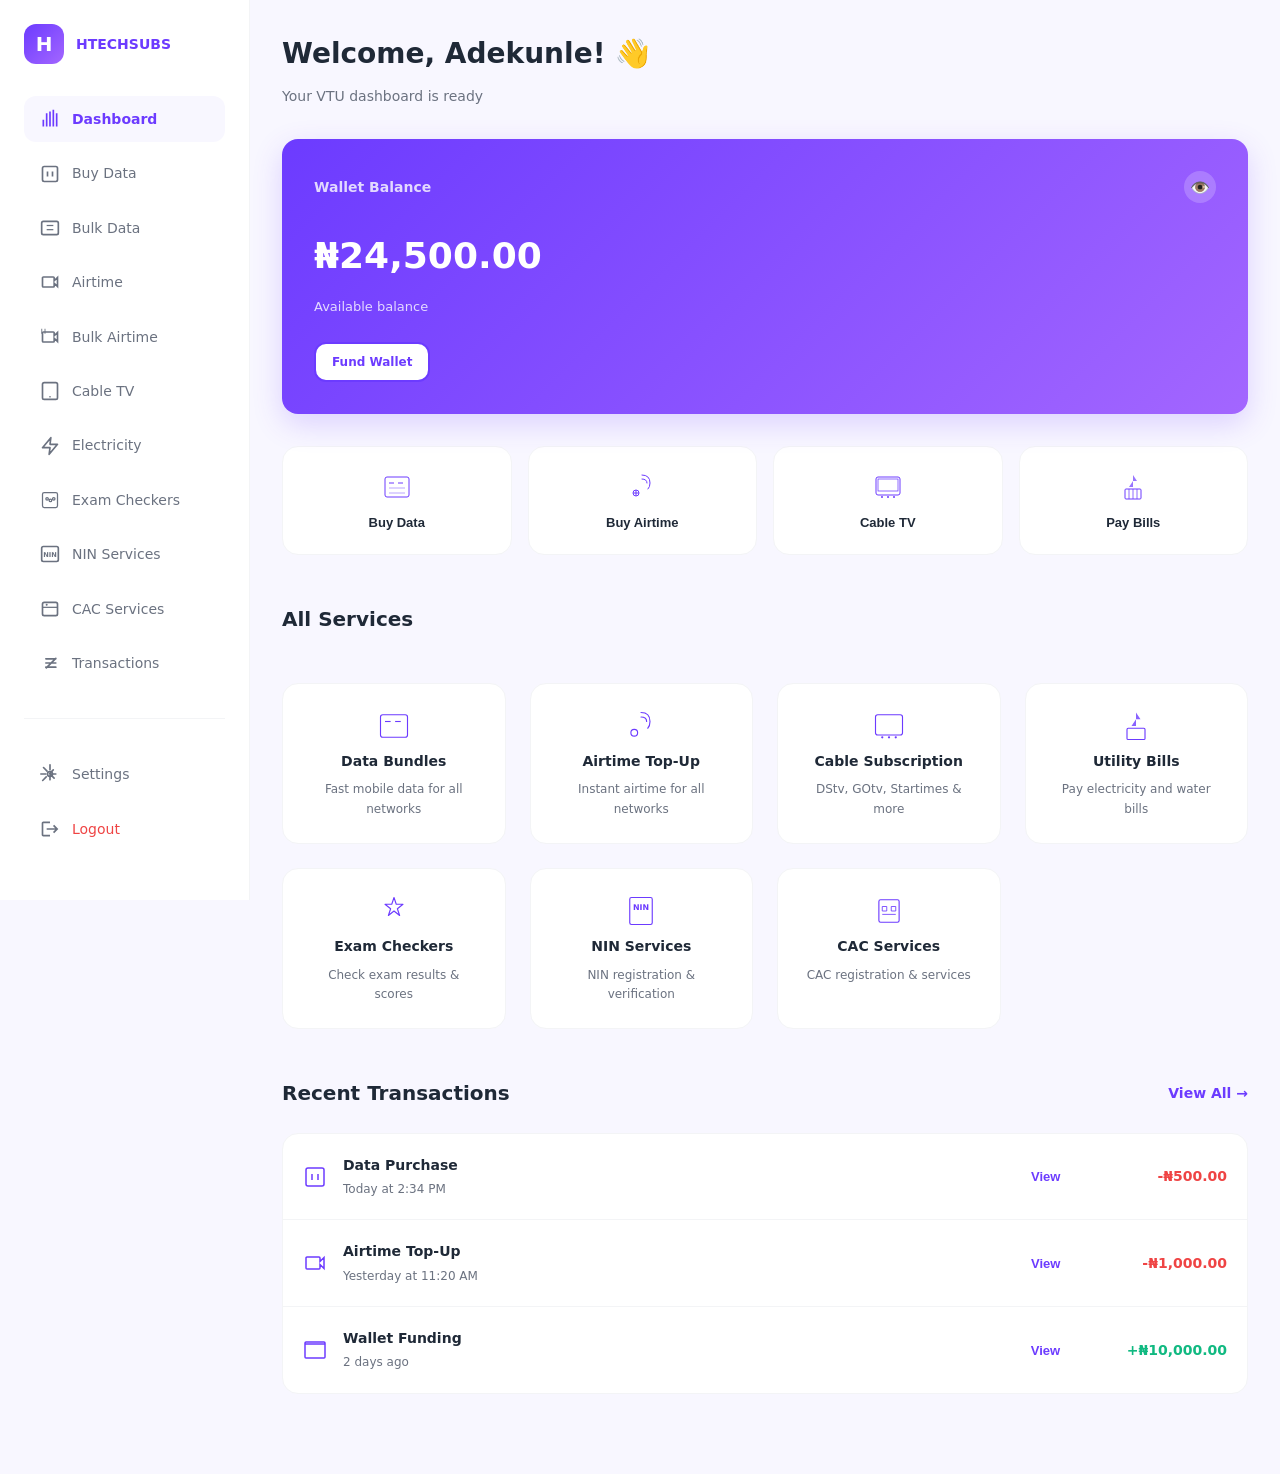
==== commit 45517018: "Update 1" ====
--- a/dashboard.html
+++ b/dashboard.html
@@ -50,11 +50,26 @@
                     </svg>
                     <span class="link-text">Buy Data</span>
                 </a>
+                <a href="#" class="sidebar-link" data-page="bulk-data">
+                    <svg class="link-icon-svg" viewBox="0 0 24 24" width="20" height="20">
+                        <rect x="2" y="4" width="20" height="16" rx="2" fill="none" stroke="currentColor" stroke-width="2"/>
+                        <line x1="8" y1="9" x2="16" y2="9" stroke="currentColor" stroke-width="1.5"/>
+                        <line x1="8" y1="14" x2="16" y2="14" stroke="currentColor" stroke-width="1.5"/>
+                    </svg>
+                    <span class="link-text">Bulk Data</span>
+                </a>
                 <a href="#" class="sidebar-link" data-page="airtime">
                     <svg class="link-icon-svg" viewBox="0 0 24 24" width="20" height="20">
                         <path d="M17 10.5V7c0-.55-.45-1-1-1H4c-.55 0-1 .45-1 1v10c0 .55.45 1 1 1h12c.55 0 1-.45 1-1v-3.5l4 4v-11l-4 4z" fill="none" stroke="currentColor" stroke-width="2"/>
                     </svg>
                     <span class="link-text">Airtime</span>
+                </a>
+                <a href="#" class="sidebar-link" data-page="bulk-airtime">
+                    <svg class="link-icon-svg" viewBox="0 0 24 24" width="20" height="20">
+                        <path d="M17 10.5V7c0-.55-.45-1-1-1H4c-.55 0-1 .45-1 1v10c0 .55.45 1 1 1h12c.55 0 1-.45 1-1v-3.5l4 4v-11l-4 4z" fill="none" stroke="currentColor" stroke-width="2"/>
+                        <path d="M2 2v6m4-6v6" stroke="currentColor" stroke-width="1.5" opacity="0.7"/>
+                    </svg>
+                    <span class="link-text">Bulk Airtime</span>
                 </a>
                 <a href="#" class="sidebar-link" data-page="cable">
                     <svg class="link-icon-svg" viewBox="0 0 24 24" width="20" height="20">
@@ -73,7 +88,7 @@
                     <svg class="link-icon-svg" viewBox="0 0 24 24" width="20" height="20">
                         <path d="M19 3H5c-1.1 0-2 .9-2 2v14c0 1.1.9 2 2 2h14c1.1 0 2-.9 2-2V5c0-1.1-.9-2-2-2zm-5 9.5c0 .83-.67 1.5-1.5 1.5S11 13.33 11 12.5s.67-1.5 1.5-1.5 1.5.67 1.5 1.5zm4-2c0 .83-.67 1.5-1.5 1.5s-1.5-.67-1.5-1.5.67-1.5 1.5-1.5 1.5.67 1.5 1.5zm-8 0c0 .83-.67 1.5-1.5 1.5S7 11.33 7 10.5 7.67 9 8.5 9s1.5.67 1.5 1.5z" fill="none" stroke="currentColor" stroke-width="1.5"/>
                     </svg>
-                    <span class="link-text">Exam Tokens</span>
+                    <span class="link-text">Exam Checkers</span>
                 </a>
                 <a href="#" class="sidebar-link" data-page="nin">
                     <svg class="link-icon-svg" viewBox="0 0 24 24" width="20" height="20">
@@ -81,6 +96,14 @@
                         <text x="12" y="15" font-size="8" font-weight="bold" fill="currentColor" text-anchor="middle">NIN</text>
                     </svg>
                     <span class="link-text">NIN Services</span>
+                </a>
+                <a href="#" class="sidebar-link" data-page="cac">
+                    <svg class="link-icon-svg" viewBox="0 0 24 24" width="20" height="20">
+                        <rect x="3" y="4" width="18" height="16" rx="2" fill="none" stroke="currentColor" stroke-width="2"/>
+                        <line x1="3" y1="10" x2="21" y2="10" stroke="currentColor" stroke-width="1.5"/>
+                        <circle cx="8" cy="7" r="1.2" fill="currentColor"/>
+                    </svg>
+                    <span class="link-text">CAC Services</span>
                 </a>
                 <a href="#" class="sidebar-link" data-page="transactions">
                     <svg class="link-icon-svg" viewBox="0 0 24 24" width="20" height="20">
@@ -133,8 +156,7 @@
                     <div class="balance-amount" id="balanceAmount">₦24,500.00</div>
                     <div class="balance-subtext">Available balance</div>
                     <div class="balance-actions">
-                        <button class="btn btn-secondary btn-small" onclick="showFunding()">Fund Wallet</button>
-                        <button class="btn btn-secondary btn-small" onclick="showWithdraw()">Withdraw</button>
+                        <button class="btn btn-secondary btn-small" onclick="showFundWallet()">Fund Wallet</button>
                     </div>
                 </div>
 
@@ -244,8 +266,8 @@
                                     <path d="M32 8 L36 20 L48 20 L38 28 L42 40 L32 32 L22 40 L26 28 L16 20 L28 20 Z" fill="none" stroke="currentColor" stroke-width="2" stroke-linejoin="round"/>
                                 </svg>
                             </div>
-                            <h3>Exam Tokens</h3>
-                            <p>WAEC, JAMB & educational exams</p>
+                            <h3>Exam Checkers</h3>
+                            <p>Check exam results & scores</p>
                         </div>
                         <div class="dashboard-service-card" onclick="goToService('nin')">
                             <div class="service-card-icon-svg">
@@ -256,6 +278,18 @@
                             </div>
                             <h3>NIN Services</h3>
                             <p>NIN registration & verification</p>
+                        </div>
+                        <div class="dashboard-service-card" onclick="goToService('cac')">
+                            <div class="service-card-icon-svg">
+                                <svg viewBox="0 0 64 64" width="36" height="36">
+                                    <rect x="14" y="12" width="36" height="40" rx="3" fill="none" stroke="currentColor" stroke-width="2"/>
+                                    <path d="M20 24 L28 24 L28 32 L20 32 Z" fill="none" stroke="currentColor" stroke-width="1.5"/>
+                                    <path d="M36 24 L44 24 L44 32 L36 32 Z" fill="none" stroke="currentColor" stroke-width="1.5"/>
+                                    <line x1="20" y1="38" x2="44" y2="38" stroke="currentColor" stroke-width="1.5"/>
+                                </svg>
+                            </div>
+                            <h3>CAC Services</h3>
+                            <p>CAC registration & services</p>
                         </div>
                     </div>
                 </section>
@@ -279,6 +313,9 @@
                                 <div class="transaction-name">Data Purchase</div>
                                 <div class="transaction-date">Today at 2:34 PM</div>
                             </div>
+                            <div class="transaction-actions">
+                                <button class="btn-text" onclick="viewTransactionDetails(0)">View</button>
+                            </div>
                             <div class="transaction-amount negative">-₦500.00</div>
                         </div>
                         <div class="transaction-item">
@@ -290,6 +327,9 @@
                             <div class="transaction-info">
                                 <div class="transaction-name">Airtime Top-Up</div>
                                 <div class="transaction-date">Yesterday at 11:20 AM</div>
+                            </div>
+                            <div class="transaction-actions">
+                                <button class="btn-text" onclick="viewTransactionDetails(1)">View</button>
                             </div>
                             <div class="transaction-amount negative">-₦1,000.00</div>
                         </div>
@@ -304,32 +344,22 @@
                                 <div class="transaction-name">Wallet Funding</div>
                                 <div class="transaction-date">2 days ago</div>
                             </div>
+                            <div class="transaction-actions">
+                                <button class="btn-text" onclick="viewTransactionDetails(2)">View</button>
+                            </div>
                             <div class="transaction-amount positive">+₦10,000.00</div>
                         </div>
-                        <div class="transaction-item">
-                            <div class="transaction-icon-svg">
-                                <svg viewBox="0 0 24 24" width="24" height="24">
-                                    <rect x="3" y="2" width="18" height="20" rx="2" fill="none" stroke="currentColor" stroke-width="1.5"/>
-                                    <circle cx="12" cy="19" r="1" fill="currentColor"/>
-                                </svg>
-                            </div>
-                            <div class="transaction-info">
-                                <div class="transaction-name">Cable Subscription</div>
-                                <div class="transaction-date">3 days ago</div>
-                            </div>
-                            <div class="transaction-amount negative">-₦5,000.00</div>
-                        </div>
                     </div>
                 </section>
             </div>
 
-            <!-- Service Pages -->
+            <!-- Buy Data Page -->
             <div class="service-page" id="buyDataPage" style="display: none;">
                 <div class="service-header">
                     <button class="back-btn" onclick="goBack()">← Back</button>
                     <h1>Buy Data</h1>
                 </div>
-                <form class="service-form" onsubmit="handleServiceSubmit(event, 'buy-data')">
+                <form class="service-form" id="buyDataForm" onsubmit="handleServiceSubmit(event, 'buy-data')">
                     <div class="form-group">
                         <label for="dataNetwork">Select Network</label>
                         <select id="dataNetwork" required>
@@ -338,6 +368,18 @@
                             <option value="airtel">Airtel</option>
                             <option value="glo">Globacom</option>
                             <option value="9mobile">9mobile</option>
+                        </select>
+                    </div>
+                    <div class="form-group">
+                        <label for="dataType">Data Type</label>
+                        <select id="dataType" required>
+                            <option value="">Choose data type...</option>
+                            <option value="sme">SME</option>
+                            <option value="daily">Daily</option>
+                            <option value="weekly">Weekly</option>
+                            <option value="monthly">Monthly</option>
+                            <option value="corporate">Corporate</option>
+                            <option value="gifting">Gifting</option>
                         </select>
                     </div>
                     <div class="form-group">
@@ -359,12 +401,13 @@
                 </form>
             </div>
 
+            <!-- Buy Airtime Page -->
             <div class="service-page" id="airtimePage" style="display: none;">
                 <div class="service-header">
                     <button class="back-btn" onclick="goBack()">← Back</button>
                     <h1>Buy Airtime</h1>
                 </div>
-                <form class="service-form" onsubmit="handleServiceSubmit(event, 'airtime')">
+                <form class="service-form" id="airtimeForm" onsubmit="handleServiceSubmit(event, 'airtime')">
                     <div class="form-group">
                         <label for="airtimeNetwork">Select Network</label>
                         <select id="airtimeNetwork" required>
@@ -387,12 +430,110 @@
                 </form>
             </div>
 
+            <!-- Bulk Data Page -->
+            <div class="service-page" id="bulkDataPage" style="display: none;">
+                <div class="service-header">
+                    <button class="back-btn" onclick="goBack()">← Back</button>
+                    <h1>Bulk Data Purchase</h1>
+                </div>
+                <form class="service-form" id="bulkDataForm" onsubmit="handleBulkDataSubmit(event)">
+                    <div class="form-group">
+                        <label for="bulkDataNetwork">Select Network</label>
+                        <select id="bulkDataNetwork" required>
+                            <option value="">Choose network...</option>
+                            <option value="mtn">MTN</option>
+                            <option value="airtel">Airtel</option>
+                            <option value="glo">Globacom</option>
+                            <option value="9mobile">9mobile</option>
+                        </select>
+                    </div>
+                    <div class="form-group">
+                        <label for="bulkDataType">Data Type</label>
+                        <select id="bulkDataType" required>
+                            <option value="">Choose data type...</option>
+                            <option value="sme">SME</option>
+                            <option value="daily">Daily</option>
+                            <option value="weekly">Weekly</option>
+                            <option value="monthly">Monthly</option>
+                            <option value="corporate">Corporate</option>
+                            <option value="gifting">Gifting</option>
+                        </select>
+                    </div>
+                    <div class="form-group">
+                        <label for="bulkDataPlan">Select Plan</label>
+                        <select id="bulkDataPlan" required>
+                            <option value="">Choose plan...</option>
+                            <option value="500mb">500MB - ₦100</option>
+                            <option value="1gb">1GB - ₦200</option>
+                            <option value="2gb">2GB - ₦400</option>
+                            <option value="5gb">5GB - ₦1,000</option>
+                            <option value="10gb">10GB - ₦2,000</option>
+                        </select>
+                    </div>
+                    <div class="form-group">
+                        <label for="bulkDataPhones">Phone Numbers (one per line or comma separated)</label>
+                        <textarea id="bulkDataPhones" placeholder="08012345678&#10;08098765432&#10;Or: 08012345678, 08098765432" required></textarea>
+                    </div>
+                    <div class="bulk-summary">
+                        <div class="summary-item">
+                            <span>Total Numbers:</span>
+                            <strong id="totalNumbersData">0</strong>
+                        </div>
+                        <div class="summary-item">
+                            <span>Total Amount:</span>
+                            <strong id="totalAmountData">₦0.00</strong>
+                        </div>
+                    </div>
+                    <button type="submit" class="btn btn-primary btn-block">Confirm Bulk Purchase</button>
+                </form>
+            </div>
+
+            <!-- Bulk Airtime Page -->
+            <div class="service-page" id="bulkAirtimePage" style="display: none;">
+                <div class="service-header">
+                    <button class="back-btn" onclick="goBack()">← Back</button>
+                    <h1>Bulk Airtime Purchase</h1>
+                </div>
+                <form class="service-form" id="bulkAirtimeForm" onsubmit="handleBulkAirtimeSubmit(event)">
+                    <div class="form-group">
+                        <label for="bulkAirtimeNetwork">Select Network</label>
+                        <select id="bulkAirtimeNetwork" required>
+                            <option value="">Choose network...</option>
+                            <option value="mtn">MTN</option>
+                            <option value="airtel">Airtel</option>
+                            <option value="glo">Globacom</option>
+                            <option value="9mobile">9mobile</option>
+                        </select>
+                    </div>
+                    <div class="form-group">
+                        <label for="bulkAirtimeAmount">Airtime Amount</label>
+                        <input type="number" id="bulkAirtimeAmount" placeholder="Enter airtime amount" required>
+                    </div>
+                    <div class="form-group">
+                        <label for="bulkAirtimePhones">Phone Numbers (one per line or comma separated)</label>
+                        <textarea id="bulkAirtimePhones" placeholder="08012345678&#10;08098765432&#10;Or: 08012345678, 08098765432" required></textarea>
+                    </div>
+                    <div class="bulk-summary">
+                        <div class="summary-item">
+                            <span>Total Numbers:</span>
+                            <strong id="totalNumbersAirtime">0</strong>
+                        </div>
+                        <div class="summary-item">
+                            <span>Total Amount:</span>
+                            <strong id="totalAmountAirtime">₦0.00</strong>
+                        </div>
+                    </div>
+                    <button type="submit" class="btn btn-primary btn-block">Confirm Bulk Purchase</button>
+                </form>
+            </div>
+
+            <!-- Cable TV Page -->
             <div class="service-page" id="cablePage" style="display: none;">
                 <div class="service-header">
                     <button class="back-btn" onclick="goBack()">← Back</button>
                     <h1>Cable Subscription</h1>
                 </div>
-                <form class="service-form" onsubmit="handleServiceSubmit(event, 'cable')">
+                <form class="service-form" id="cableForm" onsubmit="handleServiceSubmit(event, 'cable')">
                     <div class="form-group">
                         <label for="cableProvider">Select Provider</label>
                         <select id="cableProvider" required>
@@ -419,12 +560,13 @@
                 </form>
             </div>
 
+            <!-- Electricity Page -->
             <div class="service-page" id="electricityPage" style="display: none;">
                 <div class="service-header">
                     <button class="back-btn" onclick="goBack()">← Back</button>
                     <h1>Pay Electricity Bill</h1>
                 </div>
-                <form class="service-form" onsubmit="handleServiceSubmit(event, 'electricity')">
+                <form class="service-form" id="electricityForm" onsubmit="handleServiceSubmit(event, 'electricity')">
                     <div class="form-group">
                         <label for="electricityProvider">Select Provider</label>
                         <select id="electricityProvider" required>
@@ -447,194 +589,28 @@
                 </form>
             </div>
 
+            <!-- Exam Checkers Page -->
             <div class="service-page" id="examPage" style="display: none;">
                 <div class="service-header">
                     <button class="back-btn" onclick="goBack()">← Back</button>
-                    <h1>Exam Tokens</h1>
-                </div>
-                <form class="service-form" onsubmit="handleServiceSubmit(event, 'exam')">
+                    <h1>Exam Checkers</h1>
+                </div>
+                <form class="service-form" id="examForm" onsubmit="handleServiceSubmit(event, 'exam')">
                     <div class="form-group">
                         <label for="examType">Select Exam</label>
                         <select id="examType" required>
                             <option value="">Choose exam type...</option>
-                            <option value="waec">WAEC PIN - ₦3,700 per unit</option>
-                            <option value="neco">NECO PIN - ₦2,300 per unit</option>
-                        </select>
-                    </div>
-                    <div class="form-group">
-                        <label for="examQuantity">Quantity</label>
-                        <select id="examQuantity" required>
-                            <option value="">Select quantity...</option>
-                            <option value="1">1 PIN</option>
-                            <option value="2">2 PINs</option>
-                            <option value="5">5 PINs</option>
-                            <option value="10">10 PINs</option>
-                        </select>
-                    </div>
-                    <div class="form-group">
-                        <label>Total Price: <span id="totalPrice">₦0.00</span></label>
-                    </div>
-                    <button type="submit" class="btn btn-primary btn-block">Confirm Purchase</button>
+                            <option value="waec">WAEC Result - ₦300</option>
+                            <option value="neco">NECO Result - ₦300</option>
+                            <option value="jamb">JAMB UTME - ₦500</option>
+                        </select>
+                    </div>
+                    <div class="form-group">
+                        <label for="examEmail">Email Address</label>
+                        <input type="email" id="examEmail" placeholder="Enter email address" required>
+                    </div>
+                    <button type="submit" class="btn btn-primary btn-block">Check Result</button>
                 </form>
-            </div>
-
-            <div class="service-page" id="settingsPage" style="display: none;">
-                <div class="service-header">
-                    <button class="back-btn" onclick="goBack()">← Back</button>
-                    <h1>Profile & Settings</h1>
-                </div>
-                <div class="settings-container">
-                    <!-- Profile Section -->
-                    <div class="settings-section">
-                        <h2>Your Profile</h2>
-                        <div class="profile-card">
-                            <div class="profile-avatar" id="profileAvatar">A</div>
-                            <div class="profile-info">
-                                <div class="profile-name" id="profileName">Adekunle Obi</div>
-                                <div class="profile-email" id="profileEmail">adekunle@example.com</div>
-                                <div class="profile-phone" id="profilePhone">+234 901 234 5678</div>
-                            </div>
-                        </div>
-                        <button class="btn btn-secondary" onclick="editProfile()">Edit Profile</button>
-                    </div>
-
-                    <!-- Change Password Section -->
-                    <div class="settings-section">
-                        <h2>Change Password</h2>
-                        <form id="passwordForm" onsubmit="handlePasswordChange(event)">
-                            <div class="form-group">
-                                <label for="currentPassword">Current Password</label>
-                                <div class="password-input-wrapper">
-                                    <input type="password" id="currentPassword" required>
-                                    <button type="button" class="password-toggle" onclick="togglePasswordField('currentPassword')">
-                                        <svg viewBox="0 0 24 24" width="18" height="18">
-                                            <path d="M12 4.5C7 4.5 2.73 7.61 1 12c1.73 4.39 6 7.5 11 7.5s9.27-3.11 11-7.5c-1.73-4.39-6-7.5-11-7.5zM12 17c-2.76 0-5-2.24-5-5s2.24-5 5-5 5 2.24 5 5-2.24 5-5 5zm0-8c-1.66 0-3 1.34-3 3s1.34 3 3 3 3-1.34 3-3-1.34-3-3-3z" fill="currentColor"/>
-                                        </svg>
-                                    </button>
-                                </div>
-                            </div>
-                            <div class="form-group">
-                                <label for="newPassword">New Password</label>
-                                <div class="password-input-wrapper">
-                                    <input type="password" id="newPassword" required>
-                                    <button type="button" class="password-toggle" onclick="togglePasswordField('newPassword')">
-                                        <svg viewBox="0 0 24 24" width="18" height="18">
-                                            <path d="M12 4.5C7 4.5 2.73 7.61 1 12c1.73 4.39 6 7.5 11 7.5s9.27-3.11 11-7.5c-1.73-4.39-6-7.5-11-7.5zM12 17c-2.76 0-5-2.24-5-5s2.24-5 5-5 5 2.24 5 5-2.24 5-5 5zm0-8c-1.66 0-3 1.34-3 3s1.34 3 3 3 3-1.34 3-3-1.34-3-3-3z" fill="currentColor"/>
-                                        </svg>
-                                    </button>
-                                </div>
-                                <div class="password-strength" id="newPasswordStrength"></div>
-                            </div>
-                            <div class="form-group">
-                                <label for="confirmNewPassword">Confirm New Password</label>
-                                <div class="password-input-wrapper">
-                                    <input type="password" id="confirmNewPassword" required>
-                                    <button type="button" class="password-toggle" onclick="togglePasswordField('confirmNewPassword')">
-                                        <svg viewBox="0 0 24 24" width="18" height="18">
-                                            <path d="M12 4.5C7 4.5 2.73 7.61 1 12c1.73 4.39 6 7.5 11 7.5s9.27-3.11 11-7.5c-1.73-4.39-6-7.5-11-7.5zM12 17c-2.76 0-5-2.24-5-5s2.24-5 5-5 5 2.24 5 5-2.24 5-5 5zm0-8c-1.66 0-3 1.34-3 3s1.34 3 3 3 3-1.34 3-3-1.34-3-3-3z" fill="currentColor"/>
-                                        </svg>
-                                    </button>
-                                </div>
-                            </div>
-                            <button type="submit" class="btn btn-primary">Update Password</button>
-                        </form>
-                    </div>
-
-                    <!-- Other Settings -->
-                    <div class="settings-section">
-                        <h2>Other Settings</h2>
-                        <div class="settings-item">
-                            <div>
-                                <div class="settings-label">Two-Factor Authentication</div>
-                                <div class="settings-description">Add extra security to your account</div>
-                            </div>
-                            <label class="toggle-switch">
-                                <input type="checkbox">
-                                <span class="slider"></span>
-                            </label>
-                        </div>
-                        <div class="settings-item">
-                            <div>
-                                <div class="settings-label">Email Notifications</div>
-                                <div class="settings-description">Get alerts for transactions</div>
-                            </div>
-                            <label class="toggle-switch">
-                                <input type="checkbox" checked>
-                                <span class="slider"></span>
-                            </label>
-                        </div>
-                    </div>
-                </div>
-            </div>
-
-            <!-- Transactions Page -->
-            <div class="service-page" id="transactionsPage" style="display: none;">
-                <div class="service-header">
-                    <button class="back-btn" onclick="goBack()">← Back</button>
-                    <h1>All Transactions</h1>
-                </div>
-                <div class="transactions-full">
-                    <table class="transactions-detailed">
-                        <thead>
-                            <tr>
-                                <th>Date & Time</th>
-                                <th>Service</th>
-                                <th>Amount</th>
-                                <th>Status</th>
-                            </tr>
-                        </thead>
-                        <tbody>
-                            <tr>
-                                <td>Today at 2:34 PM</td>
-                                <td>MTN Data - 5GB</td>
-                                <td class="negative">-₦1,000.00</td>
-                                <td><span class="badge badge-success">Success</span></td>
-                            </tr>
-                            <tr>
-                                <td>Today at 1:15 PM</td>
-                                <td>Airtel Airtime - ₦500</td>
-                                <td class="negative">-₦500.00</td>
-                                <td><span class="badge badge-success">Success</span></td>
-                            </tr>
-                            <tr>
-                                <td>Yesterday at 11:20 AM</td>
-                                <td>DStv Subscription</td>
-                                <td class="negative">-₦5,000.00</td>
-                                <td><span class="badge badge-success">Success</span></td>
-                            </tr>
-                            <tr>
-                                <td>Yesterday at 9:45 AM</td>
-                                <td>Wallet Funding</td>
-                                <td class="positive">+₦10,000.00</td>
-                                <td><span class="badge badge-success">Success</span></td>
-                            </tr>
-                            <tr>
-                                <td>2 days ago at 4:30 PM</td>
-                                <td>Electricity Bill - EKO</td>
-                                <td class="negative">-₦3,500.00</td>
-                                <td><span class="badge badge-success">Success</span></td>
-                            </tr>
-                            <tr>
-                                <td>2 days ago at 2:15 PM</td>
-                                <td>GLO Data - 2GB</td>
-                                <td class="negative">-₦500.00</td>
-                                <td><span class="badge badge-success">Success</span></td>
-                            </tr>
-                            <tr>
-                                <td>3 days ago at 5:50 PM</td>
-                                <td>GOtv Subscription</td>
-                                <td class="negative">-₦3,000.00</td>
-                                <td><span class="badge badge-success">Success</span></td>
-                            </tr>
-                            <tr>
-                                <td>3 days ago at 11:30 AM</td>
-                                <td>9Mobile Airtime - ₦1,000</td>
-                                <td class="negative">-₦1,000.00</td>
-                                <td><span class="badge badge-success">Success</span></td>
-                            </tr>
-                        </tbody>
-                    </table>
-                </div>
             </div>
 
             <!-- NIN Services Page -->
@@ -643,7 +619,7 @@
                     <button class="back-btn" onclick="goBack()">← Back</button>
                     <h1>NIN Services</h1>
                 </div>
-                <form class="service-form" onsubmit="handleServiceSubmit(event, 'nin')">
+                <form class="service-form" id="ninForm" onsubmit="handleServiceSubmit(event, 'nin')">
                     <div class="form-group">
                         <label for="ninService">Select Service</label>
                         <select id="ninService" required>
@@ -667,6 +643,136 @@
                     </div>
                     <button type="submit" class="btn btn-primary btn-block">Submit Request</button>
                 </form>
+            </div>
+
+            <!-- CAC Services Page -->
+            <div class="service-page" id="cacPage" style="display: none;">
+                <div class="service-header">
+                    <button class="back-btn" onclick="goBack()">← Back</button>
+                    <h1>CAC Services</h1>
+                </div>
+                <form class="service-form" id="cacForm" onsubmit="handleServiceSubmit(event, 'cac')">
+                    <div class="form-group">
+                        <label for="cacService">Select Service</label>
+                        <select id="cacService" required>
+                            <option value="">Choose service...</option>
+                            <option value="registration">Business Registration - ₦2,500</option>
+                            <option value="verification">Company Search - ₦500</option>
+                            <option value="certificate">Certificate of Incorporation - ₦1,000</option>
+                            <option value="amendment">Business Amendment - ₦3,000</option>
+                        </select>
+                    </div>
+                    <div class="form-group">
+                        <label for="cacBusiness">Business Name / RC Number</label>
+                        <input type="text" id="cacBusiness" placeholder="Enter business name or RC number" required>
+                    </div>
+                    <div class="form-group">
+                        <label for="cacEmail">Email Address</label>
+                        <input type="email" id="cacEmail" placeholder="Enter email address" required>
+                    </div>
+                    <div class="form-group">
+                        <label for="cacPhone">Phone Number</label>
+                        <input type="tel" id="cacPhone" placeholder="Enter phone number" required>
+                    </div>
+                    <button type="submit" class="btn btn-primary btn-block">Submit Request</button>
+                </form>
+            </div>
+
+            <!-- Transactions Page -->
+            <div class="service-page" id="transactionsPage" style="display: none;">
+                <div class="service-header">
+                    <button class="back-btn" onclick="goBack()">← Back</button>
+                    <h1>All Transactions</h1>
+                </div>
+                
+                <!-- Transaction Search -->
+                <div class="transaction-search">
+                    <input type="text" id="transactionSearch" placeholder="Search by phone, transaction ID, or service..." onkeyup="filterTransactions()">
+                    <select id="transactionFilter" onchange="filterTransactions()">
+                        <option value="">All Services</option>
+                        <option value="data">Data Purchase</option>
+                        <option value="airtime">Airtime Top-Up</option>
+                        <option value="cable">Cable Subscription</option>
+                        <option value="electricity">Electricity Bill</option>
+                        <option value="funding">Wallet Funding</option>
+                    </select>
+                </div>
+
+                <div class="transactions-full">
+                    <div id="transactionsList" class="transactions-list">
+                        <div class="transaction-row">
+                            <div class="transaction-detail">
+                                <div class="transaction-icon-svg">
+                                    <svg viewBox="0 0 24 24" width="28" height="28">
+                                        <rect x="3" y="3" width="18" height="18" rx="2" fill="none" stroke="currentColor" stroke-width="1.5"/>
+                                        <line x1="9" y1="9" x2="9" y2="15" stroke="currentColor" stroke-width="1.5"/>
+                                        <line x1="15" y1="9" x2="15" y2="15" stroke="currentColor" stroke-width="1.5"/>
+                                    </svg>
+                                </div>
+                                <div>
+                                    <div class="transaction-title">MTN Data - 5GB</div>
+                                    <div class="transaction-subtitle">Today at 2:34 PM | Phone: 08012345678</div>
+                                </div>
+                            </div>
+                            <div class="transaction-status">
+                                <span class="badge badge-success">Success</span>
+                            </div>
+                            <div class="transaction-amount negative">-₦1,000.00</div>
+                            <button class="btn-action" onclick="viewTransactionDetails(0)">View</button>
+                        </div>
+                        <div class="transaction-row">
+                            <div class="transaction-detail">
+                                <div class="transaction-icon-svg">
+                                    <svg viewBox="0 0 24 24" width="28" height="28">
+                                        <path d="M17 10.5V7c0-.55-.45-1-1-1H4c-.55 0-1 .45-1 1v10c0 .55.45 1 1 1h12c.55 0 1-.45 1-1v-3.5l4 4v-11l-4 4z" fill="none" stroke="currentColor" stroke-width="1.5"/>
+                                    </svg>
+                                </div>
+                                <div>
+                                    <div class="transaction-title">Airtel Airtime - ₦500</div>
+                                    <div class="transaction-subtitle">Yesterday at 11:20 AM | Phone: 08098765432</div>
+                                </div>
+                            </div>
+                            <div class="transaction-status">
+                                <span class="badge badge-success">Success</span>
+                            </div>
+                            <div class="transaction-amount negative">-₦500.00</div>
+                            <button class="btn-action" onclick="viewTransactionDetails(1)">View</button>
+                        </div>
+                        <div class="transaction-row">
+                            <div class="transaction-detail">
+                                <div class="transaction-icon-svg">
+                                    <svg viewBox="0 0 24 24" width="28" height="28">
+                                        <rect x="2" y="4" width="20" height="16" rx="1" fill="none" stroke="currentColor" stroke-width="1.5"/>
+                                        <path d="M2 6h20" stroke="currentColor" stroke-width="1.5"/>
+                                    </svg>
+                                </div>
+                                <div>
+                                    <div class="transaction-title">Wallet Funding</div>
+                                    <div class="transaction-subtitle">2 days ago | Bank Transfer</div>
+                                </div>
+                            </div>
+                            <div class="transaction-status">
+                                <span class="badge badge-success">Success</span>
+                            </div>
+                            <div class="transaction-amount positive">+₦10,000.00</div>
+                            <button class="btn-action" onclick="viewTransactionDetails(2)">View</button>
+                        </div>
+                    </div>
+                </div>
+            </div>
+
+            <!-- Settings Page -->
+            <div class="service-page" id="settingsPage" style="display: none;">
+                <div class="service-header">
+                    <button class="back-btn" onclick="goBack()">← Back</button>
+                    <h1>Settings</h1>
+                </div>
+                <div class="settings-container">
+                    <div class="settings-section">
+                        <h2>General Settings</h2>
+                        <p>Account preferences and basic information</p>
+                    </div>
+                </div>
             </div>
         </main>
 
@@ -684,56 +790,142 @@
                 </svg>
                 <span class="nav-label">Services</span>
             </a>
-            <a href="#" class="bottom-nav-link" data-page="airtime">
-                <svg class="nav-icon-svg" viewBox="0 0 24 24" width="20" height="20">
-                    <path d="M18 6h-2c0-2.21-1.79-4-4-4s-4 1.79-4 4H6c-1.1 0-2 .9-2 2v12c0 1.1.9 2 2 2h12c1.1 0 2-.9 2-2V8c0-1.1-.9-2-2-2zm-6-2c1.1 0 2 .9 2 2h-4c0-1.1.9-2 2-2zm0 16c-2.21 0-4-1.79-4-4s1.79-4 4-4 4 1.79 4 4-1.79 4-4 4zm0-6c-1.1 0-2 .9-2 2s.9 2 2 2 2-.9 2-2-.9-2-2-2z" fill="currentColor"/>
-                </svg>
-                <span class="nav-label">Airtime</span>
-            </a>
             <a href="#" class="bottom-nav-link" data-page="transactions">
                 <svg class="nav-icon-svg" viewBox="0 0 24 24" width="20" height="20">
                     <path d="M19 3H5c-1.1 0-2 .9-2 2v14c0 1.1.9 2 2 2h14c1.1 0 2-.9 2-2V5c0-1.1-.9-2-2-2zm0 16H5V5h14v14zm-4-4l-4-4-3 3.72V7h10v10z" fill="currentColor"/>
                 </svg>
-                <span class="nav-label">Transactions</span>
+                <span class="nav-label">History</span>
             </a>
-            <a href="#" class="bottom-nav-link" data-page="profile">
+            <a href="#" class="bottom-nav-link" data-page="settings">
                 <svg class="nav-icon-svg" viewBox="0 0 24 24" width="20" height="20">
-                    <path d="M12 12c2.21 0 4-1.79 4-4s-1.79-4-4-4-4 1.79-4 4 1.79 4 4 4zm0 2c-2.67 0-8 1.34-8 4v2h16v-2c0-2.66-5.33-4-8-4z" fill="currentColor"/>
+                    <circle cx="12" cy="12" r="3" fill="currentColor"/>
+                    <path d="M12 1c-1.1 0-2 .9-2 2v2.5c0 .8-.6 1.5-1.4 1.5-.8 0-1.5.7-1.5 1.5 0 .8.7 1.5 1.5 1.5.8 0 1.4.7 1.4 1.5V9c0 1.1.9 2 2 2s2-.9 2-2v-2.5c0-.8.6-1.5 1.4-1.5.8 0 1.5-.7 1.5-1.5 0-.8-.7-1.5-1.5-1.5-.8 0-1.4-.7-1.4-1.5V3c0-1.1-.9-2-2-2z" fill="currentColor" opacity="0.5"/>
                 </svg>
-                <span class="nav-label">Profile</span>
+                <span class="nav-label">Settings</span>
             </a>
         </nav>
     </div>
 
-    <!-- Footer Credit -->
-    <footer style="grid-column: 1/-1; text-align: center; padding: 2rem; font-size: 12px; color: #9CA3AF; border-top: 1px solid #E5E7EB; background: var(--secondary);">
-        <p>Developed by TACHAELHUB</p>
-    </footer>
-
     <!-- Modals -->
     <div class="modal-overlay" id="modalOverlay"></div>
-    <div class="modal" id="confirmModal">
+
+    <!-- Fund Wallet Modal -->
+    <div class="modal modal-large" id="fundWalletModal">
         <div class="modal-header">
-            <h2>Confirm Transaction</h2>
-            <button class="modal-close" onclick="closeModal()">&times;</button>
+            <h2>Fund Your Wallet</h2>
+            <button class="modal-close" onclick="closeFundWallet()">&times;</button>
         </div>
         <div class="modal-body">
-            <div id="confirmDetails"></div>
+            <p class="modal-subtitle">Choose a provider to fund your wallet</p>
+            <div class="providers-grid">
+                <div class="provider-card" onclick="selectProvider('palmpay')">
+                    <div class="provider-icon">🏦</div>
+                    <h3>Palmpay</h3>
+                    <p class="provider-network">Billstack</p>
+                    <div class="provider-fee">Fee: 1%</div>
+                    <p class="provider-desc">Fast and secure transfers</p>
+                    <button class="btn btn-primary btn-small">Create Account</button>
+                </div>
+                <div class="provider-card" onclick="selectProvider('9psb')">
+                    <div class="provider-icon">🏦</div>
+                    <h3>9PSB</h3>
+                    <p class="provider-network">Billstack</p>
+                    <div class="provider-fee">Fee: 1%</div>
+                    <p class="provider-desc">Instant wallet funding</p>
+                    <button class="btn btn-primary btn-small">Create Account</button>
+                </div>
+                <div class="provider-card" onclick="selectProvider('paga')">
+                    <div class="provider-icon">🏦</div>
+                    <h3>Paga</h3>
+                    <p class="provider-network">Strowallet</p>
+                    <div class="provider-fee">Fee: 1%</div>
+                    <p class="provider-desc">Flexible payment options</p>
+                    <button class="btn btn-primary btn-small">Create Account</button>
+                </div>
+            </div>
+        </div>
+    </div>
+
+    <!-- Transaction Details Modal -->
+    <div class="modal modal-large" id="transactionDetailsModal">
+        <div class="modal-header">
+            <h2>Transaction Details</h2>
+            <button class="modal-close" onclick="closeTransactionDetails()">&times;</button>
+        </div>
+        <div class="modal-body">
+            <div class="transaction-details-grid">
+                <div class="detail-item">
+                    <span class="detail-label">Date & Time</span>
+                    <span class="detail-value" id="detailDateTime">Today at 2:34 PM</span>
+                </div>
+                <div class="detail-item">
+                    <span class="detail-label">Service Type</span>
+                    <span class="detail-value" id="detailService">Data Purchase</span>
+                </div>
+                <div class="detail-item">
+                    <span class="detail-label">Network</span>
+                    <span class="detail-value" id="detailNetwork">MTN</span>
+                </div>
+                <div class="detail-item">
+                    <span class="detail-label">Plan / Amount</span>
+                    <span class="detail-value" id="detailPlan">5GB</span>
+                </div>
+                <div class="detail-item">
+                    <span class="detail-label">Phone Number</span>
+                    <span class="detail-value" id="detailPhone">08012345678</span>
+                </div>
+                <div class="detail-item">
+                    <span class="detail-label">Amount</span>
+                    <span class="detail-value" id="detailAmount">₦1,000.00</span>
+                </div>
+                <div class="detail-item">
+                    <span class="detail-label">Status</span>
+                    <span class="detail-value"><span class="badge badge-success" id="detailStatus">Successful</span></span>
+                </div>
+                <div class="detail-item">
+                    <span class="detail-label">Transaction ID</span>
+                    <span class="detail-value" id="detailTxID">TXN20250507001234</span>
+                </div>
+                <div class="detail-item">
+                    <span class="detail-label">Reference ID</span>
+                    <span class="detail-value" id="detailRefID">REF20250507001234</span>
+                </div>
+                <div class="detail-item">
+                    <span class="detail-label">Balance Before</span>
+                    <span class="detail-value" id="detailBalanceBefore">₦25,500.00</span>
+                </div>
+                <div class="detail-item">
+                    <span class="detail-label">Balance After</span>
+                    <span class="detail-value" id="detailBalanceAfter">₦24,500.00</span>
+                </div>
+            </div>
         </div>
         <div class="modal-footer">
-            <button class="btn btn-secondary" onclick="closeModal()">Cancel</button>
-            <button class="btn btn-primary" onclick="processTransaction()">Confirm</button>
+            <button class="btn btn-secondary" onclick="closeTransactionDetails()">Close</button>
+            <button class="btn btn-primary">Download Receipt</button>
         </div>
     </div>
 
+    <!-- Success Modal -->
+    <div class="modal modal-success" id="successModal">
+        <div class="modal-content-center">
+            <div class="success-icon">✓</div>
+            <h2 id="successTitle">Purchase Successful!</h2>
+            <p id="successMessage">Your transaction has been completed successfully.</p>
+            <button class="btn btn-primary" onclick="closeSuccessModal()">Done</button>
+        </div>
+    </div>
+
     <script src="script.js"></script>
     <script>
-        // Set user name
+        // Initialize dashboard
         document.getElementById('userName').textContent = 'Adekunle';
 
-        // Page navigation
         document.addEventListener('DOMContentLoaded', function() {
-            // Remove loader
+            setupDashboard();
+        });
+
+        function setupDashboard() {
             setTimeout(() => {
                 const loader = document.getElementById('pageLoader');
                 if (loader) {
@@ -750,7 +942,6 @@
                     e.preventDefault();
                     const page = this.getAttribute('data-page');
                     navigatePage(page);
-                    // Close sidebar on mobile
                     document.getElementById('sidebar').classList.remove('active');
                 });
             });
@@ -783,222 +974,141 @@
             });
 
             // Modal overlay close
-            document.getElementById('modalOverlay').addEventListener('click', closeModal);
-        });
+            document.getElementById('modalOverlay').addEventListener('click', closeFundWallet);
+
+            // Bulk data calculator
+            document.getElementById('bulkDataPhones').addEventListener('input', calculateBulkData);
+            document.getElementById('bulkDataPlan').addEventListener('change', calculateBulkData);
+
+            // Bulk airtime calculator
+            document.getElementById('bulkAirtimePhones').addEventListener('input', calculateBulkAirtime);
+            document.getElementById('bulkAirtimeAmount').addEventListener('input', calculateBulkAirtime);
+        }
 
         function navigatePage(page) {
-            // Hide all pages
+            document.querySelectorAll('.service-page').forEach(el => el.style.display = 'none');
             document.getElementById('dashboardContent').style.display = 'none';
-            document.getElementById('buyDataPage').style.display = 'none';
-            document.getElementById('airtimePage').style.display = 'none';
-            document.getElementById('cablePage').style.display = 'none';
-            document.getElementById('electricityPage').style.display = 'none';
-            document.getElementById('examPage').style.display = 'none';
-            document.getElementById('settingsPage').style.display = 'none';
-            document.getElementById('transactionsPage').style.display = 'none';
-            document.getElementById('ninPage').style.display = 'none';
-
-            // Show selected page
+
             switch(page) {
-                case 'dashboard':
-                    document.getElementById('dashboardContent').style.display = 'block';
-                    break;
-                case 'buy-data':
-                    document.getElementById('buyDataPage').style.display = 'block';
-                    break;
-                case 'airtime':
-                    document.getElementById('airtimePage').style.display = 'block';
-                    break;
-                case 'cable':
-                    document.getElementById('cablePage').style.display = 'block';
-                    break;
-                case 'electricity':
-                    document.getElementById('electricityPage').style.display = 'block';
-                    break;
-                case 'exam':
-                    document.getElementById('examPage').style.display = 'block';
-                    break;
-                case 'settings':
-                    document.getElementById('settingsPage').style.display = 'block';
-                    break;
-                case 'transactions':
-                    document.getElementById('transactionsPage').style.display = 'block';
-                    break;
-                case 'nin':
-                    document.getElementById('ninPage').style.display = 'block';
-                    break;
-                default:
-                    document.getElementById('dashboardContent').style.display = 'block';
+                case 'dashboard': document.getElementById('dashboardContent').style.display = 'block'; break;
+                case 'buy-data': document.getElementById('buyDataPage').style.display = 'block'; break;
+                case 'bulk-data': document.getElementById('bulkDataPage').style.display = 'block'; break;
+                case 'airtime': document.getElementById('airtimePage').style.display = 'block'; break;
+                case 'bulk-airtime': document.getElementById('bulkAirtimePage').style.display = 'block'; break;
+                case 'cable': document.getElementById('cablePage').style.display = 'block'; break;
+                case 'electricity': document.getElementById('electricityPage').style.display = 'block'; break;
+                case 'exam': document.getElementById('examPage').style.display = 'block'; break;
+                case 'nin': document.getElementById('ninPage').style.display = 'block'; break;
+                case 'cac': document.getElementById('cacPage').style.display = 'block'; break;
+                case 'transactions': document.getElementById('transactionsPage').style.display = 'block'; break;
+                case 'settings': document.getElementById('settingsPage').style.display = 'block'; break;
             }
 
-            // Update sidebar active state
             document.querySelectorAll('.sidebar-link').forEach(link => {
                 link.classList.remove('active');
-                if (link.getAttribute('data-page') === page) {
-                    link.classList.add('active');
-                }
+                if (link.getAttribute('data-page') === page) link.classList.add('active');
             });
         }
 
         function updateBottomNav(page) {
             document.querySelectorAll('.bottom-nav-link').forEach(link => {
                 link.classList.remove('active');
-                if (link.getAttribute('data-page') === page) {
-                    link.classList.add('active');
+                if (link.getAttribute('data-page') === page) link.classList.add('active');
+            });
+        }
+
+        function goToService(service) { navigatePage(service); }
+        function goBack() { navigatePage('dashboard'); updateBottomNav('dashboard'); }
+
+        function showFundWallet() { document.getElementById('fundWalletModal').style.display = 'block'; }
+        function closeFundWallet() { document.getElementById('fundWalletModal').style.display = 'none'; }
+
+        function selectProvider(provider) {
+            showSuccessModal(`${provider.toUpperCase()} Account Created!`, 'Your virtual account has been created. You can now transfer funds.');
+            closeFundWallet();
+        }
+
+        function viewTransactionDetails(index) {
+            document.getElementById('transactionDetailsModal').style.display = 'block';
+        }
+
+        function closeTransactionDetails() {
+            document.getElementById('transactionDetailsModal').style.display = 'none';
+        }
+
+        function showSuccessModal(title, message) {
+            document.getElementById('successTitle').textContent = title;
+            document.getElementById('successMessage').textContent = message;
+            document.getElementById('successModal').style.display = 'block';
+        }
+
+        function closeSuccessModal() {
+            document.getElementById('successModal').style.display = 'none';
+        }
+
+        function calculateBulkData() {
+            const phones = document.getElementById('bulkDataPhones').value;
+            const plan = document.getElementById('bulkDataPlan').value;
+            const phoneArray = phones.split(/,|\n/).filter(p => p.trim()).map(p => p.trim());
+            
+            const prices = {'500mb': 100, '1gb': 200, '2gb': 400, '5gb': 1000, '10gb': 2000};
+            const total = phoneArray.length * (prices[plan] || 0);
+            
+            document.getElementById('totalNumbersData').textContent = phoneArray.length;
+            document.getElementById('totalAmountData').textContent = '₦' + total.toLocaleString();
+        }
+
+        function calculateBulkAirtime() {
+            const phones = document.getElementById('bulkAirtimePhones').value;
+            const amount = parseInt(document.getElementById('bulkAirtimeAmount').value) || 0;
+            const phoneArray = phones.split(/,|\n/).filter(p => p.trim()).map(p => p.trim());
+            
+            const total = phoneArray.length * amount;
+            
+            document.getElementById('totalNumbersAirtime').textContent = phoneArray.length;
+            document.getElementById('totalAmountAirtime').textContent = '₦' + total.toLocaleString();
+        }
+
+        function handleServiceSubmit(event, service) {
+            event.preventDefault();
+            clearFormFields(event.target);
+            showSuccessModal('Purchase Successful!', `Your ${service} purchase has been completed successfully.`);
+        }
+
+        function handleBulkDataSubmit(event) {
+            event.preventDefault();
+            document.getElementById('bulkDataForm').reset();
+            calculateBulkData();
+            showSuccessModal('Bulk Data Purchase Successful!', 'All phone numbers have been updated with data.');
+        }
+
+        function handleBulkAirtimeSubmit(event) {
+            event.preventDefault();
+            document.getElementById('bulkAirtimeForm').reset();
+            calculateBulkAirtime();
+            showSuccessModal('Bulk Airtime Purchase Successful!', 'All phone numbers have been credited with airtime.');
+        }
+
+        function clearFormFields(form) {
+            form.querySelectorAll('input, select, textarea').forEach(field => {
+                if (field.type === 'checkbox' || field.type === 'radio') {
+                    field.checked = false;
+                } else {
+                    field.value = '';
                 }
             });
         }
 
-        function goToService(service) {
-            navigatePage(service);
-            if (service === 'dashboard') {
-                updateBottomNav('dashboard');
-            }
-        }
-
-        function goBack() {
-            navigatePage('dashboard');
-            updateBottomNav('dashboard');
-        }
-
-        // Exam tokens pricing
-        const examPrices = {
-            'waec': 3700,
-            'neco': 2300
-        };
-
-        document.addEventListener('DOMContentLoaded', function() {
-            // Exam price calculator
-            const examType = document.getElementById('examType');
-            const examQuantity = document.getElementById('examQuantity');
-            const totalPrice = document.getElementById('totalPrice');
-
-            function updateExamPrice() {
-                if (examType && examType.value && examQuantity && examQuantity.value) {
-                    const price = examPrices[examType.value] * parseInt(examQuantity.value);
-                    totalPrice.textContent = '₦' + price.toLocaleString();
-                }
-            }
-
-            if (examType) examType.addEventListener('change', updateExamPrice);
-            if (examQuantity) examQuantity.addEventListener('change', updateExamPrice);
-
-            // Password strength checker
-            const newPasswordField = document.getElementById('newPassword');
-            if (newPasswordField) {
-                newPasswordField.addEventListener('input', function() {
-                    const password = this.value;
-                    const strengthBox = document.getElementById('newPasswordStrength');
-                    let strength = '';
-
-                    if (password.length === 0) {
-                        strengthBox.style.display = 'none';
-                        return;
-                    }
-
-                    let strengthLevel = 0;
-                    if (password.length >= 8) strengthLevel++;
-                    if (password.match(/[a-z]+/)) strengthLevel++;
-                    if (password.match(/[A-Z]+/)) strengthLevel++;
-                    if (password.match(/[0-9]+/)) strengthLevel++;
-                    if (password.match(/[$@#&!]+/)) strengthLevel++;
-
-                    if (strengthLevel <= 1) {
-                        strength = 'Weak';
-                        strengthBox.className = 'password-strength weak';
-                    } else if (strengthLevel <= 2) {
-                        strength = 'Fair';
-                        strengthBox.className = 'password-strength fair';
-                    } else if (strengthLevel <= 3) {
-                        strength = 'Good';
-                        strengthBox.className = 'password-strength good';
-                    } else {
-                        strength = 'Strong';
-                        strengthBox.className = 'password-strength strong';
-                    }
-
-                    strengthBox.textContent = 'Password Strength: ' + strength;
-                });
-            }
-        });
-
-        function togglePasswordField(fieldId) {
-            const field = document.getElementById(fieldId);
-            const type = field.getAttribute('type') === 'password' ? 'text' : 'password';
-            field.setAttribute('type', type);
-        }
-
-        function handlePasswordChange(event) {
-            event.preventDefault();
-            const currentPassword = document.getElementById('currentPassword').value;
-            const newPassword = document.getElementById('newPassword').value;
-            const confirmPassword = document.getElementById('confirmNewPassword').value;
-
-            if (newPassword !== confirmPassword) {
-                showNotification('Passwords do not match!', 'error');
-                return;
-            }
-
-            if (newPassword.length < 8) {
-                showNotification('Password must be at least 8 characters!', 'error');
-                return;
-            }
-
-            // Simulate password change
-            showNotification('Password changed successfully!', 'success');
-            document.getElementById('passwordForm').reset();
-            setTimeout(() => {
-                navigatePage('dashboard');
-                updateBottomNav('dashboard');
-            }, 1500);
-        }
-
-        function editProfile() {
-            showNotification('Profile editing feature coming soon!', 'info');
-        }
-
-        function handleServiceSubmit(e, service) {
-            e.preventDefault();
-            // Show confirmation modal
-            showConfirmation(service);
-        }
-
-        function showConfirmation(service) {
-            const details = document.getElementById('confirmDetails');
-            const services = {
-                'buy-data': `Data Bundle Purchase<br>Network: ${document.getElementById('dataNetwork').value.toUpperCase()}<br>Plan: ${document.getElementById('dataPlan').value}<br>Phone: ${document.getElementById('dataPhone').value}`,
-                'airtime': `Airtime Top-Up<br>Network: ${document.getElementById('airtimeNetwork').value.toUpperCase()}<br>Amount: ₦${document.getElementById('airtimeAmount').value}`,
-                'cable': `Cable Subscription<br>Provider: ${document.getElementById('cableProvider').value.toUpperCase()}<br>Smartcard: ${document.getElementById('cableSmartcard').value}`,
-                'electricity': `Electricity Bill Payment<br>Amount: ₦${document.getElementById('electricityAmount').value}`
-            };
-            details.innerHTML = `<p>${services[service]}</p><p style="margin-top: 1rem; color: var(--color-text-secondary);">Proceed with this transaction?</p>`;
-            openModal();
-        }
-
-        function openModal() {
-            document.getElementById('confirmModal').style.display = 'block';
-            document.getElementById('modalOverlay').style.display = 'block';
-        }
-
-        function closeModal() {
-            document.getElementById('confirmModal').style.display = 'none';
-            document.getElementById('modalOverlay').style.display = 'none';
-        }
-
-        function processTransaction() {
-            closeModal();
-            showNotification('Transaction processing... Please wait', 'info');
-            setTimeout(() => {
-                showNotification('Transaction successful! ✓', 'success');
-            }, 2000);
-        }
-
-        function showFunding() {
-            alert('Fund wallet feature coming soon!');
-        }
-
-        function showWithdraw() {
-            alert('Withdraw feature coming soon!');
+        function filterTransactions() {
+            const searchText = document.getElementById('transactionSearch').value.toLowerCase();
+            const filterType = document.getElementById('transactionFilter').value;
+            
+            document.querySelectorAll('.transaction-row').forEach(row => {
+                const text = row.textContent.toLowerCase();
+                const matches = !searchText || text.includes(searchText);
+                const typeMatches = !filterType || text.includes(filterType);
+                row.style.display = matches && typeMatches ? 'flex' : 'none';
+            });
         }
     </script>
 </body>
--- a/styles.css
+++ b/styles.css
@@ -3085,3 +3085,674 @@
     background-color: rgba(16, 185, 129, 0.1);
     color: #059669;
 }
+
+/* ============================================
+   NEW FEATURES - PREMIUM UPDATES
+   ============================================ */
+
+/* FUND WALLET MODAL STYLES */
+.modal-large {
+    max-width: 600px !important;
+}
+
+.modal-subtitle {
+    color: var(--text-secondary);
+    font-size: 14px;
+    margin-bottom: 1.5rem;
+    text-align: center;
+}
+
+.providers-grid {
+    display: grid;
+    grid-template-columns: repeat(auto-fit, minmax(160px, 1fr));
+    gap: 1rem;
+}
+
+.provider-card {
+    background: var(--bg-secondary);
+    border: 2px solid var(--border-light);
+    border-radius: var(--radius-lg);
+    padding: 1.5rem;
+    text-align: center;
+    cursor: pointer;
+    transition: var(--transition);
+    display: flex;
+    flex-direction: column;
+    align-items: center;
+    justify-content: center;
+    min-height: 240px;
+}
+
+.provider-card:hover {
+    border-color: var(--primary);
+    box-shadow: 0 8px 20px rgba(108, 59, 255, 0.15);
+    transform: translateY(-4px);
+}
+
+.provider-icon {
+    font-size: 48px;
+    margin-bottom: 1rem;
+}
+
+.provider-card h3 {
+    font-size: 16px;
+    font-weight: 700;
+    margin-bottom: 0.25rem;
+    color: var(--text-primary);
+}
+
+.provider-network {
+    font-size: 12px;
+    color: var(--text-secondary);
+    margin-bottom: 0.75rem;
+}
+
+.provider-fee {
+    background: linear-gradient(135deg, rgba(108, 59, 255, 0.1), rgba(108, 59, 255, 0.05));
+    color: var(--primary);
+    padding: 0.5rem 0.75rem;
+    border-radius: var(--radius-md);
+    font-size: 12px;
+    font-weight: 600;
+    margin-bottom: 0.75rem;
+}
+
+.provider-desc {
+    font-size: 12px;
+    color: var(--text-secondary);
+    margin-bottom: 1rem;
+    line-height: 1.4;
+}
+
+/* TRANSACTION SEARCH */
+.transaction-search {
+    display: flex;
+    gap: 1rem;
+    margin-bottom: 2rem;
+    background: var(--secondary);
+    padding: 1rem;
+    border-radius: var(--radius-lg);
+}
+
+.transaction-search input,
+.transaction-search select {
+    flex: 1;
+    padding: 0.75rem;
+    border: 1px solid var(--border);
+    border-radius: var(--radius-md);
+    font-family: var(--font-base);
+    font-size: 14px;
+    transition: var(--transition);
+}
+
+.transaction-search input:focus,
+.transaction-search select:focus {
+    outline: none;
+    border-color: var(--primary);
+    box-shadow: 0 0 0 3px rgba(108, 59, 255, 0.1);
+}
+
+.transaction-search input::placeholder {
+    color: var(--text-tertiary);
+}
+
+/* TRANSACTION ROWS (NEW) */
+.transactions-row {
+    display: flex;
+    align-items: center;
+    gap: 1rem;
+    padding: 1.25rem;
+    border-bottom: 1px solid var(--border-light);
+    transition: var(--transition);
+}
+
+.transactions-row:hover {
+    background: var(--bg-secondary);
+}
+
+.transactions-row:last-child {
+    border-bottom: none;
+}
+
+.transaction-detail {
+    display: flex;
+    align-items: center;
+    gap: 1rem;
+    flex: 1;
+}
+
+.transaction-title {
+    font-weight: 600;
+    color: var(--text-primary);
+    font-size: 14px;
+}
+
+.transaction-subtitle {
+    font-size: 12px;
+    color: var(--text-secondary);
+    margin-top: 0.25rem;
+}
+
+.transaction-status {
+    min-width: 100px;
+    text-align: center;
+}
+
+.transaction-actions {
+    min-width: 80px;
+}
+
+.btn-action {
+    background: var(--bg-secondary);
+    border: 1px solid var(--border);
+    padding: 0.5rem 1rem;
+    border-radius: var(--radius-md);
+    cursor: pointer;
+    font-size: 12px;
+    font-weight: 600;
+    color: var(--primary);
+    transition: var(--transition);
+    white-space: nowrap;
+}
+
+.btn-action:hover {
+    background: var(--primary);
+    color: white;
+    border-color: var(--primary);
+}
+
+.btn-text {
+    background: none;
+    border: none;
+    color: var(--primary);
+    font-weight: 600;
+    font-size: 13px;
+    cursor: pointer;
+    transition: var(--transition);
+    text-decoration: none;
+}
+
+.btn-text:hover {
+    color: var(--primary-dark);
+    text-decoration: underline;
+}
+
+/* TRANSACTION DETAILS MODAL */
+.transaction-details-grid {
+    display: grid;
+    grid-template-columns: repeat(2, 1fr);
+    gap: 1.5rem;
+    margin-bottom: 1.5rem;
+}
+
+.detail-item {
+    display: flex;
+    flex-direction: column;
+    gap: 0.5rem;
+}
+
+.detail-label {
+    font-size: 12px;
+    font-weight: 600;
+    color: var(--text-secondary);
+    text-transform: uppercase;
+    letter-spacing: 0.3px;
+}
+
+.detail-value {
+    font-size: 14px;
+    font-weight: 600;
+    color: var(--text-primary);
+}
+
+/* SUCCESS MODAL */
+.modal-success {
+    max-width: 400px !important;
+}
+
+.modal-content-center {
+    display: flex;
+    flex-direction: column;
+    align-items: center;
+    justify-content: center;
+    text-align: center;
+    padding: 3rem 2rem;
+}
+
+.success-icon {
+    display: inline-flex;
+    align-items: center;
+    justify-content: center;
+    width: 100px;
+    height: 100px;
+    background: linear-gradient(135deg, rgba(16, 185, 129, 0.1), rgba(16, 185, 129, 0.05));
+    border-radius: 50%;
+    font-size: 48px;
+    color: var(--success);
+    margin-bottom: 1.5rem;
+    animation: scaleInBounce 0.6s cubic-bezier(0.34, 1.56, 0.64, 1);
+}
+
+@keyframes scaleInBounce {
+    0% {
+        opacity: 0;
+        transform: scale(0);
+    }
+    50% {
+        opacity: 1;
+        transform: scale(1.1);
+    }
+    100% {
+        opacity: 1;
+        transform: scale(1);
+    }
+}
+
+.modal-content-center h2 {
+    font-size: 20px;
+    color: var(--text-primary);
+    margin-bottom: 0.75rem;
+}
+
+.modal-content-center p {
+    font-size: 14px;
+    color: var(--text-secondary);
+    margin-bottom: 1.5rem;
+    line-height: 1.5;
+}
+
+.modal-content-center .btn {
+    min-width: 150px;
+}
+
+/* BULK PURCHASE UI */
+.bulk-summary {
+    background: var(--bg-secondary);
+    padding: 1.25rem;
+    border-radius: var(--radius-md);
+    margin-bottom: 1.5rem;
+    display: flex;
+    justify-content: space-around;
+    border: 1px solid var(--border-light);
+}
+
+.summary-item {
+    display: flex;
+    flex-direction: column;
+    align-items: center;
+    gap: 0.5rem;
+}
+
+.summary-item span {
+    font-size: 12px;
+    color: var(--text-secondary);
+    font-weight: 500;
+}
+
+.summary-item strong {
+    font-size: 18px;
+    color: var(--primary);
+    font-weight: 700;
+}
+
+.form-group textarea {
+    font-family: 'Courier New', monospace;
+    font-size: 13px;
+    line-height: 1.8;
+    color: var(--text-primary);
+}
+
+/* ANIMATIONS */
+@keyframes fadeIn {
+    from {
+        opacity: 0;
+    }
+    to {
+        opacity: 1;
+    }
+}
+
+@keyframes slideInUp {
+    from {
+        opacity: 0;
+        transform: translateY(30px);
+    }
+    to {
+        opacity: 1;
+        transform: translateY(0);
+    }
+}
+
+/* UTILITY CLASSES */
+.icon-svg {
+    display: inline-flex;
+    align-items: center;
+    justify-content: center;
+}
+
+.link-icon-svg,
+.service-card-icon-svg,
+.action-icon-svg,
+.transaction-icon-svg,
+.nav-icon-svg {
+    display: inline-flex;
+    align-items: center;
+    justify-content: center;
+}
+
+/* RESPONSIVE - MODALS ON MOBILE */
+@media (max-width: 768px) {
+    .modal,
+    .modal-large {
+        max-width: 95% !important;
+        width: 95%;
+    }
+
+    .providers-grid {
+        grid-template-columns: 1fr;
+    }
+
+    .provider-card {
+        min-height: 200px;
+    }
+
+    .transaction-search {
+        flex-direction: column;
+    }
+
+    .transactions-row {
+        flex-direction: column;
+        align-items: flex-start;
+    }
+
+    .transaction-detail {
+        width: 100%;
+    }
+
+    .transaction-status {
+        width: 100%;
+    }
+
+    .transaction-amount {
+        width: 100%;
+        text-align: left;
+        margin-top: 0.5rem;
+    }
+
+    .transaction-actions {
+        width: 100%;
+    }
+
+    .transaction-details-grid {
+        grid-template-columns: 1fr;
+    }
+
+    .bulk-summary {
+        flex-direction: column;
+        gap: 1rem;
+    }
+}
+
+/* MOBILE RESPONSIVE ENHANCEMENTS */
+@media (max-width: 480px) {
+    .modal-overlay {
+        z-index: 95;
+    }
+
+    .modal,
+    .modal-large,
+    .modal-success {
+        max-width: 100% !important;
+        width: 100% !important;
+        border-radius: 16px 16px 0 0;
+        position: fixed;
+        top: auto;
+        bottom: 0;
+        left: 0;
+        right: 0;
+        transform: none;
+        animation: slideInUp 0.3s ease-out;
+    }
+
+    .modal-header {
+        position: sticky;
+        top: 0;
+        z-index: 10;
+        background: var(--secondary);
+        border-radius: 16px 16px 0 0;
+    }
+
+    .modal-body {
+        max-height: 70vh;
+        overflow-y: auto;
+    }
+
+    .modal-footer {
+        position: sticky;
+        bottom: 0;
+        background: var(--secondary);
+    }
+
+    .provider-card {
+        min-height: 180px;
+    }
+
+    .provider-icon {
+        font-size: 40px;
+    }
+
+    .provider-card h3 {
+        font-size: 15px;
+    }
+
+    .provider-card .btn-small {
+        width: 100%;
+    }
+
+    .transaction-detail {
+        gap: 0.75rem;
+    }
+
+    .transaction-icon-svg {
+        min-width: 24px;
+    }
+
+    .btn-action {
+        width: 100%;
+        padding: 0.75rem;
+        margin-top: 0.5rem;
+    }
+
+    .quick-actions {
+        grid-template-columns: repeat(2, 1fr);
+    }
+
+    .services-grid {
+        grid-template-columns: 1fr;
+    }
+
+    .bottom-nav {
+        grid-template-columns: repeat(4, 1fr);
+    }
+
+    .dashboard-content {
+        padding: 1rem;
+        padding-bottom: 5rem;
+    }
+
+    .balance-card {
+        padding: 1.25rem;
+        margin-bottom: 1.5rem;
+    }
+
+    .balance-amount {
+        font-size: 28px;
+    }
+
+    .balance-actions {
+        flex-direction: column;
+        gap: 0.75rem;
+    }
+
+    .balance-actions .btn {
+        width: 100%;
+    }
+
+    .welcome-section h1 {
+        font-size: 20px;
+    }
+
+    .service-form {
+        max-width: 100%;
+        padding: 1.5rem;
+    }
+
+    .sidebar {
+        width: 100%;
+        max-width: 280px;
+    }
+
+    .dashboard-container {
+        grid-template-columns: 1fr;
+    }
+
+    .dashboard-header {
+        display: flex;
+        padding: 1rem;
+    }
+
+    .section-header-row {
+        flex-direction: column;
+        gap: 1rem;
+        align-items: flex-start;
+    }
+
+    .dashboard-section h2 {
+        font-size: 18px;
+        margin-bottom: 1rem;
+    }
+
+    .transactions-table {
+        border-radius: 0;
+    }
+
+    .transactions-row {
+        padding: 1rem;
+    }
+
+    .transaction-search {
+        flex-direction: column;
+        gap: 0.75rem;
+        padding: 1rem;
+    }
+
+    .transaction-search input,
+    .transaction-search select {
+        width: 100%;
+        font-size: 14px;
+    }
+
+    .transaction-details-grid {
+        grid-template-columns: 1fr;
+        gap: 1rem;
+    }
+
+    .detail-item {
+        gap: 0.35rem;
+    }
+
+    .bulk-summary {
+        flex-direction: column;
+        gap: 0.75rem;
+        padding: 1rem;
+    }
+
+    .summary-item {
+        align-items: flex-start;
+    }
+
+    .form-group textarea {
+        min-height: 100px;
+        font-size: 13px;
+    }
+}
+
+
+/* NEW FEATURES - PREMIUM UPDATES */
+.modal-large { max-width: 600px !important; }
+.modal-subtitle { color: var(--text-secondary); font-size: 14px; margin-bottom: 1.5rem; text-align: center; }
+.providers-grid { display: grid; grid-template-columns: repeat(auto-fit, minmax(160px, 1fr)); gap: 1rem; }
+
+/* FUND WALLET PROVIDER CARDS */
+.provider-card {
+    background: var(--bg-secondary);
+    border: 2px solid var(--border-light);
+    border-radius: var(--radius-lg);
+    padding: 1.5rem;
+    text-align: center;
+    cursor: pointer;
+    transition: var(--transition);
+    display: flex;
+    flex-direction: column;
+    align-items: center;
+    justify-content: center;
+    min-height: 240px;
+}
+
+.provider-card:hover {
+    border-color: var(--primary);
+    box-shadow: 0 8px 20px rgba(108, 59, 255, 0.15);
+    transform: translateY(-4px);
+}
+
+.provider-icon { font-size: 48px; margin-bottom: 1rem; }
+.provider-card h3 { font-size: 16px; font-weight: 700; margin-bottom: 0.25rem; color: var(--text-primary); }
+.provider-network { font-size: 12px; color: var(--text-secondary); margin-bottom: 0.75rem; }
+.provider-fee { background: linear-gradient(135deg, rgba(108, 59, 255, 0.1), rgba(108, 59, 255, 0.05)); color: var(--primary); padding: 0.5rem 0.75rem; border-radius: var(--radius-md); font-size: 12px; font-weight: 600; margin-bottom: 0.75rem; }
+
+/* TRANSACTION SEARCH */
+.transaction-search { display: flex; gap: 1rem; margin-bottom: 2rem; background: var(--secondary); padding: 1rem; border-radius: var(--radius-lg); }
+.transaction-search input, .transaction-search select { flex: 1; padding: 0.75rem; border: 1px solid var(--border); border-radius: var(--radius-md); font-family: var(--font-base); font-size: 14px; transition: var(--transition); }
+.transaction-search input:focus, .transaction-search select:focus { outline: none; border-color: var(--primary); box-shadow: 0 0 0 3px rgba(108, 59, 255, 0.1); }
+
+/* TRANSACTION ROWS */
+.transactions-row { display: flex; align-items: center; gap: 1rem; padding: 1.25rem; border-bottom: 1px solid var(--border-light); transition: var(--transition); }
+.transactions-row:hover { background: var(--bg-secondary); }
+.transactions-row:last-child { border-bottom: none; }
+
+/* BULK PURCHASE UI */
+.bulk-summary { background: var(--bg-secondary); padding: 1.25rem; border-radius: var(--radius-md); margin-bottom: 1.5rem; display: flex; justify-content: space-around; border: 1px solid var(--border-light); }
+.summary-item { display: flex; flex-direction: column; align-items: center; gap: 0.5rem; }
+.summary-item span { font-size: 12px; color: var(--text-secondary); font-weight: 500; }
+.summary-item strong { font-size: 18px; color: var(--primary); font-weight: 700; }
+
+/* TRANSACTION DETAILS */
+.transaction-details-grid { display: grid; grid-template-columns: repeat(2, 1fr); gap: 1.5rem; margin-bottom: 1.5rem; }
+.detail-item { display: flex; flex-direction: column; gap: 0.5rem; }
+.detail-label { font-size: 12px; font-weight: 600; color: var(--text-secondary); text-transform: uppercase; letter-spacing: 0.3px; }
+.detail-value { font-size: 14px; font-weight: 600; color: var(--text-primary); }
+
+/* SUCCESS MODAL */
+.modal-success { max-width: 400px !important; }
+.modal-content-center { display: flex; flex-direction: column; align-items: center; justify-content: center; text-align: center; padding: 3rem 2rem; }
+.success-icon { display: inline-flex; align-items: center; justify-content: center; width: 100px; height: 100px; background: linear-gradient(135deg, rgba(16, 185, 129, 0.1), rgba(16, 185, 129, 0.05)); border-radius: 50%; font-size: 48px; color: var(--success); margin-bottom: 1.5rem; animation: scaleInBounce 0.6s cubic-bezier(0.34, 1.56, 0.64, 1); }
+
+@keyframes scaleInBounce {
+    0% { opacity: 0; transform: scale(0); }
+    50% { opacity: 1; transform: scale(1.1); }
+    100% { opacity: 1; transform: scale(1); }
+}
+
+/* BUTTON ACTIONS */
+.btn-action { background: var(--bg-secondary); border: 1px solid var(--border); padding: 0.5rem 1rem; border-radius: var(--radius-md); cursor: pointer; font-size: 12px; font-weight: 600; color: var(--primary); transition: var(--transition); white-space: nowrap; }
+.btn-action:hover { background: var(--primary); color: white; border-color: var(--primary); }
+
+/* MOBILE RESPONSIVE */
+@media (max-width: 480px) {
+    .modal, .modal-large, .modal-success { max-width: 100% !important; width: 100% !important; border-radius: 16px 16px 0 0; position: fixed; top: auto; bottom: 0; left: 0; right: 0; transform: none; animation: slideInUp 0.3s ease-out; }
+    .provider-card { min-height: 180px; }
+    .transaction-search { flex-direction: column; }
+    .transactions-row { flex-direction: column; align-items: flex-start; }
+    .bulk-summary { flex-direction: column; gap: 0.75rem; }
+    .transaction-details-grid { grid-template-columns: 1fr; }
+}
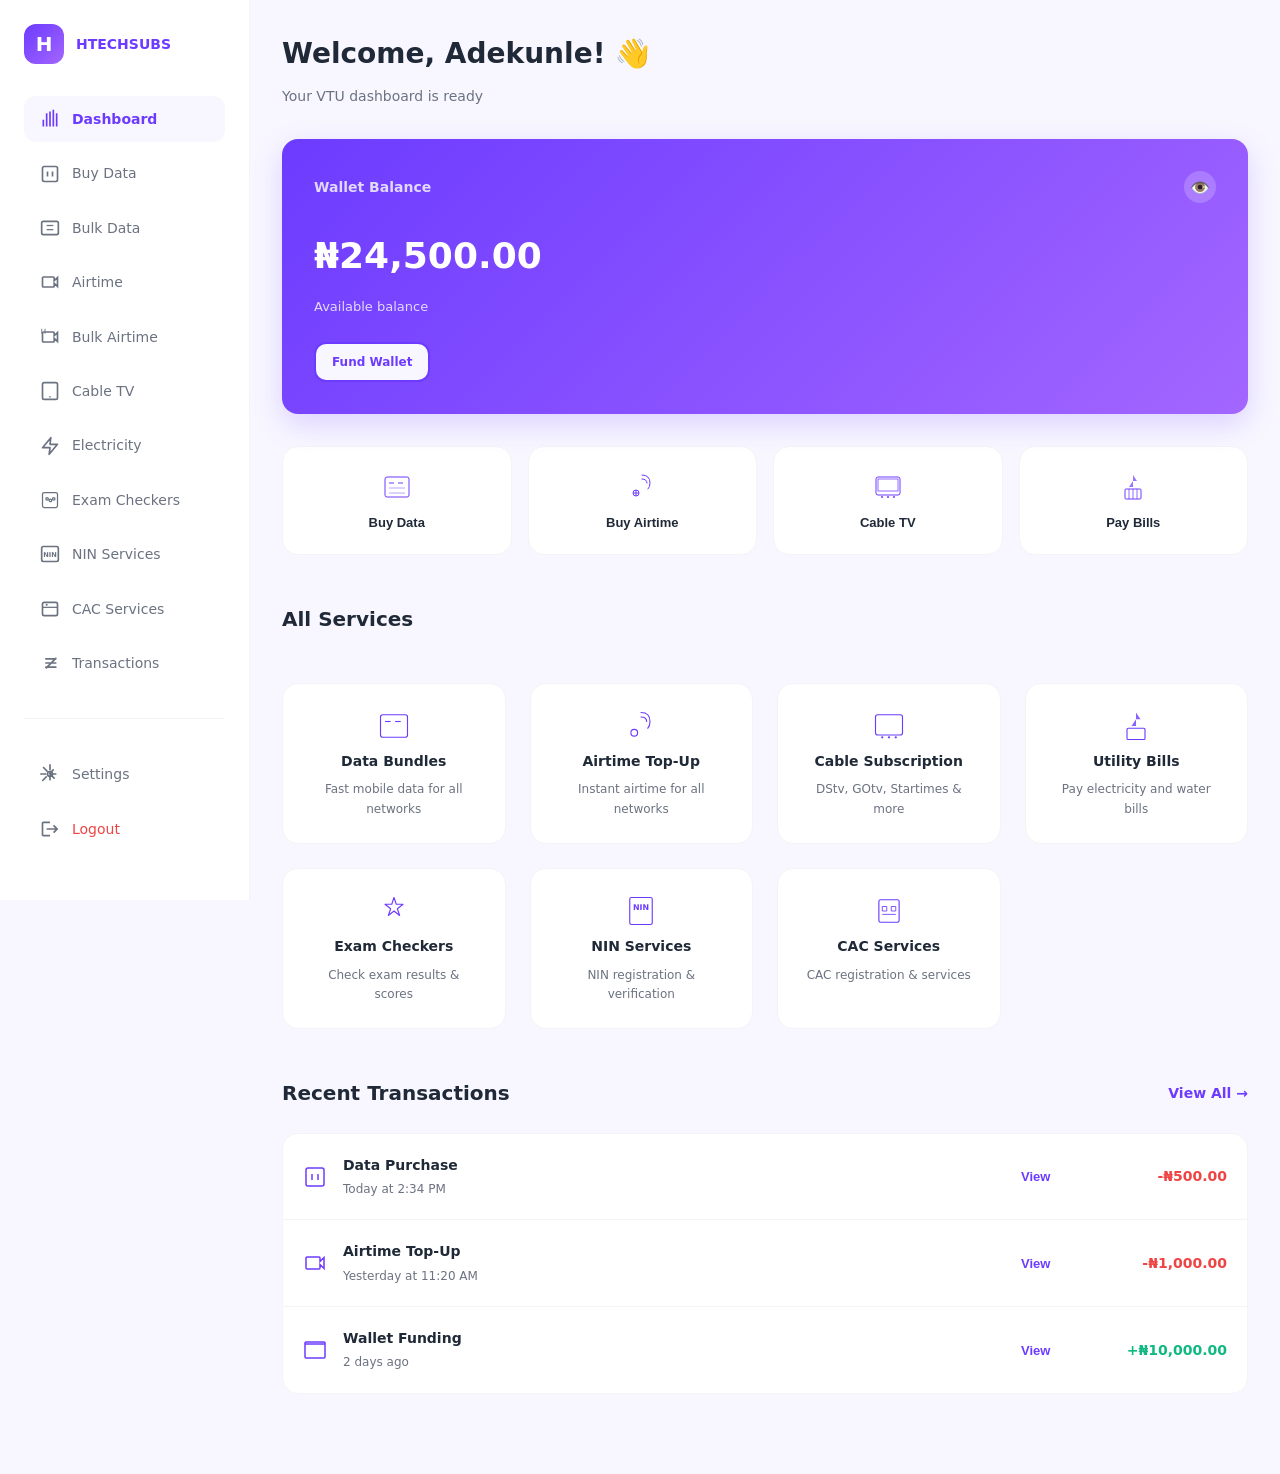
==== commit a6428df5: "Update 1" ====
--- a/dashboard.html
+++ b/dashboard.html
@@ -718,7 +718,7 @@
                                 <span class="badge badge-success">Success</span>
                             </div>
                             <div class="transaction-amount negative">-₦1,000.00</div>
-                            <button class="btn-action" onclick="viewTransactionDetails(0)">View</button>
+                            <button class="btn-view" onclick="viewTransactionDetails(0)">View</button>
                         </div>
                         <div class="transaction-row">
                             <div class="transaction-detail">
@@ -736,7 +736,7 @@
                                 <span class="badge badge-success">Success</span>
                             </div>
                             <div class="transaction-amount negative">-₦500.00</div>
-                            <button class="btn-action" onclick="viewTransactionDetails(1)">View</button>
+                            <button class="btn-view" onclick="viewTransactionDetails(1)">View</button>
                         </div>
                         <div class="transaction-row">
                             <div class="transaction-detail">
@@ -755,7 +755,7 @@
                                 <span class="badge badge-success">Success</span>
                             </div>
                             <div class="transaction-amount positive">+₦10,000.00</div>
-                            <button class="btn-action" onclick="viewTransactionDetails(2)">View</button>
+                            <button class="btn-view" onclick="viewTransactionDetails(2)">View</button>
                         </div>
                     </div>
                 </div>
@@ -768,9 +768,73 @@
                     <h1>Settings</h1>
                 </div>
                 <div class="settings-container">
+                    <!-- Account Settings Section -->
                     <div class="settings-section">
-                        <h2>General Settings</h2>
-                        <p>Account preferences and basic information</p>
+                        <h2>Account Settings</h2>
+                        <div class="settings-item">
+                            <label>Full Name</label>
+                            <input type="text" placeholder="Enter your full name" value="John Doe">
+                        </div>
+                        <div class="settings-item">
+                            <label>Email Address</label>
+                            <input type="email" placeholder="Enter your email" value="john@example.com">
+                        </div>
+                        <div class="settings-item">
+                            <label>Phone Number</label>
+                            <input type="tel" placeholder="Enter your phone number" value="08012345678">
+                        </div>
+                        <div class="settings-item">
+                            <button class="btn btn-primary" onclick="showSuccessModal('Saved!', 'Your account settings have been updated successfully.')">Save Changes</button>
+                        </div>
+                    </div>
+
+                    <!-- Security Settings Section -->
+                    <div class="settings-section">
+                        <h2>Security Settings</h2>
+                        <div class="settings-item">
+                            <label>Change Password</label>
+                            <input type="password" placeholder="Current Password">
+                        </div>
+                        <div class="settings-item">
+                            <input type="password" placeholder="New Password">
+                        </div>
+                        <div class="settings-item">
+                            <input type="password" placeholder="Confirm New Password">
+                        </div>
+                        <div class="settings-item">
+                            <button class="btn btn-primary" onclick="showSuccessModal('Success!', 'Your password has been changed successfully.')">Update Password</button>
+                        </div>
+                    </div>
+
+                    <!-- Notification Settings Section -->
+                    <div class="settings-section">
+                        <h2>Notification Settings</h2>
+                        <div class="settings-checkbox">
+                            <input type="checkbox" id="emailNotif" checked>
+                            <label for="emailNotif">Email Notifications</label>
+                        </div>
+                        <div class="settings-checkbox">
+                            <input type="checkbox" id="smsNotif" checked>
+                            <label for="smsNotif">SMS Notifications</label>
+                        </div>
+                        <div class="settings-checkbox">
+                            <input type="checkbox" id="transactionAlert" checked>
+                            <label for="transactionAlert">Transaction Alerts</label>
+                        </div>
+                        <div class="settings-item">
+                            <button class="btn btn-primary" onclick="showSuccessModal('Saved!', 'Your notification preferences have been updated.')">Save Preferences</button>
+                        </div>
+                    </div>
+
+                    <!-- Account Actions Section -->
+                    <div class="settings-section">
+                        <h2>Account Actions</h2>
+                        <div class="settings-item">
+                            <button class="btn btn-secondary" onclick="showSuccessModal('Logged Out', 'You have been successfully logged out.')">Logout</button>
+                        </div>
+                        <div class="settings-item">
+                            <button class="btn btn-danger" onclick="if(confirm('Are you sure? This action cannot be undone.')) { showSuccessModal('Account Deleted', 'Your account has been deleted.'); }">Delete Account</button>
+                        </div>
                     </div>
                 </div>
             </div>
--- a/styles.css
+++ b/styles.css
@@ -3756,3 +3756,431 @@
     .bulk-summary { flex-direction: column; gap: 0.75rem; }
     .transaction-details-grid { grid-template-columns: 1fr; }
 }
+
+/* SETTINGS PAGE STYLES */
+.settings-container {
+    max-width: 600px;
+    margin: 0 auto;
+    padding: 2rem 0;
+}
+
+.settings-section {
+    background: var(--secondary);
+    padding: 1.5rem;
+    border-radius: var(--radius-lg);
+    margin-bottom: 1.5rem;
+    border: 1px solid var(--border-light);
+}
+
+.settings-section h2 {
+    font-size: 16px;
+    font-weight: 700;
+    color: var(--text-primary);
+    margin-bottom: 1.25rem;
+    padding-bottom: 0.75rem;
+    border-bottom: 1px solid var(--border-light);
+}
+
+.settings-item {
+    margin-bottom: 1.25rem;
+    display: flex;
+    flex-direction: column;
+    gap: 0.5rem;
+}
+
+.settings-item:last-child {
+    margin-bottom: 0;
+}
+
+.settings-item label {
+    font-size: 13px;
+    font-weight: 600;
+    color: var(--text-secondary);
+    text-transform: uppercase;
+    letter-spacing: 0.3px;
+}
+
+.settings-item input {
+    padding: 0.75rem;
+    border: 1px solid var(--border);
+    border-radius: var(--radius-md);
+    font-size: 14px;
+    font-family: var(--font-base);
+    background: var(--bg-secondary);
+    color: var(--text-primary);
+    transition: var(--transition);
+}
+
+.settings-item input:focus {
+    outline: none;
+    border-color: var(--primary);
+    box-shadow: 0 0 0 3px rgba(108, 59, 255, 0.1);
+}
+
+.settings-item input::placeholder {
+    color: var(--text-tertiary);
+}
+
+.settings-checkbox {
+    display: flex;
+    align-items: center;
+    gap: 0.75rem;
+    padding: 0.75rem 0;
+    cursor: pointer;
+}
+
+.settings-checkbox input[type="checkbox"] {
+    width: 18px;
+    height: 18px;
+    cursor: pointer;
+    accent-color: var(--primary);
+}
+
+.settings-checkbox label {
+    font-size: 14px;
+    font-weight: 500;
+    color: var(--text-primary);
+    cursor: pointer;
+    margin: 0;
+    text-transform: none;
+    letter-spacing: normal;
+}
+
+.settings-item .btn {
+    align-self: flex-start;
+    min-width: 150px;
+}
+
+/* TRANSACTION ROW IMPROVEMENTS */
+.transaction-row {
+    display: flex;
+    align-items: center;
+    gap: 1rem;
+    padding: 1.25rem;
+    border-bottom: 1px solid var(--border-light);
+    transition: var(--transition);
+    flex-wrap: nowrap;
+}
+
+.transaction-detail {
+    flex: 1;
+    min-width: 0;
+}
+
+.transaction-status {
+    min-width: 100px;
+    text-align: center;
+}
+
+.transaction-amount {
+    min-width: 100px;
+    text-align: right;
+    font-weight: 600;
+}
+
+.transaction-row .btn-action {
+    flex-shrink: 0;
+    white-space: nowrap;
+    padding: 0.5rem 1rem;
+}
+
+/* MOBILE RESPONSIVE - SETTINGS */
+@media (max-width: 768px) {
+    .settings-container {
+        padding: 1rem 0;
+    }
+    
+    .settings-section {
+        padding: 1.25rem;
+        margin-bottom: 1rem;
+    }
+    
+    .settings-item {
+        margin-bottom: 1rem;
+    }
+}
+
+@media (max-width: 480px) {
+    .transaction-row {
+        gap: 0.75rem;
+        padding: 1rem;
+        flex-wrap: wrap;
+    }
+    
+    .transaction-detail {
+        flex-basis: 100%;
+        order: 1;
+    }
+    
+    .transaction-status {
+        flex-basis: 45%;
+        order: 2;
+        text-align: left;
+    }
+    
+    .transaction-amount {
+        flex-basis: 45%;
+        order: 3;
+        text-align: right;
+    }
+    
+    .transaction-row .btn-action {
+        flex-basis: 100%;
+        order: 4;
+        margin-top: 0.5rem;
+        width: 100%;
+    }
+    
+    .settings-container {
+        padding: 1rem 0;
+        max-width: 100%;
+    }
+    
+    .settings-item .btn {
+        width: 100%;
+        align-self: stretch;
+    }
+}
+
+/* IMPROVED VIEW BUTTON */
+.btn-view {
+    background: linear-gradient(135deg, var(--primary), var(--primary-light));
+    color: white;
+    border: none;
+    padding: 0.5rem 1.25rem;
+    border-radius: var(--radius-md);
+    font-size: 12px;
+    font-weight: 600;
+    cursor: pointer;
+    transition: var(--transition);
+    white-space: nowrap;
+    flex-shrink: 0;
+    box-shadow: 0 2px 8px rgba(108, 59, 255, 0.2);
+}
+
+.btn-view:hover {
+    background: linear-gradient(135deg, var(--primary-dark), var(--primary));
+    box-shadow: 0 4px 12px rgba(108, 59, 255, 0.3);
+    transform: translateY(-2px);
+}
+
+.btn-view:active {
+    transform: translateY(0);
+    box-shadow: 0 2px 6px rgba(108, 59, 255, 0.2);
+}
+
+/* TRANSACTION ROW - INLINE LAYOUT */
+.transaction-row {
+    display: flex;
+    align-items: center;
+    gap: 1rem;
+    padding: 1.25rem;
+    border-bottom: 1px solid var(--border-light);
+    transition: var(--transition);
+}
+
+.transaction-row:hover {
+    background: rgba(108, 59, 255, 0.02);
+}
+
+.transaction-detail {
+    display: flex;
+    align-items: center;
+    gap: 1rem;
+    flex: 1;
+}
+
+.transaction-status {
+    min-width: 90px;
+    text-align: center;
+}
+
+.transaction-amount {
+    min-width: 110px;
+    text-align: right;
+    font-weight: 600;
+    font-size: 14px;
+}
+
+.transaction-amount.negative {
+    color: #EF4444;
+}
+
+.transaction-amount.positive {
+    color: #10B981;
+}
+
+/* SETTINGS PAGE COMPLETE STYLING */
+.settings-container {
+    max-width: 600px;
+    margin: 0 auto;
+    padding: 1.5rem 0;
+}
+
+.settings-section {
+    background: var(--secondary);
+    padding: 1.5rem;
+    border-radius: var(--radius-lg);
+    margin-bottom: 1.5rem;
+    border: 1px solid var(--border-light);
+}
+
+.settings-section h2 {
+    font-size: 16px;
+    font-weight: 700;
+    color: var(--text-primary);
+    margin-bottom: 1.25rem;
+    padding-bottom: 0.75rem;
+    border-bottom: 1px solid var(--border-light);
+}
+
+.settings-item {
+    margin-bottom: 1.25rem;
+    display: flex;
+    flex-direction: column;
+    gap: 0.5rem;
+}
+
+.settings-item:last-child {
+    margin-bottom: 0;
+}
+
+.settings-item label {
+    font-size: 13px;
+    font-weight: 600;
+    color: var(--text-secondary);
+    text-transform: uppercase;
+    letter-spacing: 0.3px;
+}
+
+.settings-item input {
+    padding: 0.75rem;
+    border: 1px solid var(--border);
+    border-radius: var(--radius-md);
+    font-size: 14px;
+    font-family: var(--font-base);
+    background: var(--bg-secondary);
+    color: var(--text-primary);
+    transition: var(--transition);
+}
+
+.settings-item input:focus {
+    outline: none;
+    border-color: var(--primary);
+    box-shadow: 0 0 0 3px rgba(108, 59, 255, 0.1);
+}
+
+.settings-item input::placeholder {
+    color: var(--text-tertiary);
+}
+
+.settings-checkbox {
+    display: flex;
+    align-items: center;
+    gap: 0.75rem;
+    padding: 0.75rem 0;
+    cursor: pointer;
+}
+
+.settings-checkbox input[type="checkbox"] {
+    width: 18px;
+    height: 18px;
+    cursor: pointer;
+    accent-color: var(--primary);
+}
+
+.settings-checkbox label {
+    font-size: 14px;
+    font-weight: 500;
+    color: var(--text-primary);
+    cursor: pointer;
+    margin: 0;
+    text-transform: none;
+    letter-spacing: normal;
+}
+
+.btn-secondary {
+    background: var(--bg-secondary);
+    border: 2px solid var(--primary);
+    color: var(--primary);
+}
+
+.btn-secondary:hover {
+    background: var(--primary);
+    color: white;
+}
+
+.btn-danger {
+    background: #FEE2E2;
+    border: 2px solid #EF4444;
+    color: #EF4444;
+}
+
+.btn-danger:hover {
+    background: #EF4444;
+    color: white;
+}
+
+/* MOBILE RESPONSIVE */
+@media (max-width: 768px) {
+    .transaction-row {
+        gap: 0.75rem;
+        padding: 1rem;
+    }
+
+    .transaction-amount {
+        min-width: 90px;
+    }
+
+    .btn-view {
+        padding: 0.5rem 1rem;
+        font-size: 11px;
+    }
+
+    .settings-container {
+        padding: 1rem 0;
+    }
+
+    .settings-section {
+        padding: 1.25rem;
+        margin-bottom: 1rem;
+    }
+
+    .settings-item {
+        margin-bottom: 1rem;
+    }
+}
+
+@media (max-width: 480px) {
+    .transaction-row {
+        gap: 0.5rem;
+        padding: 0.875rem;
+    }
+
+    .transaction-detail {
+        gap: 0.75rem;
+        flex: 1;
+    }
+
+    .transaction-status {
+        min-width: 80px;
+    }
+
+    .transaction-amount {
+        min-width: 80px;
+    }
+
+    .btn-view {
+        padding: 0.5rem 0.875rem;
+        font-size: 10px;
+    }
+
+    .settings-item input {
+        padding: 0.65rem;
+        font-size: 13px;
+    }
+
+    .settings-item .btn {
+        width: 100%;
+    }
+}
